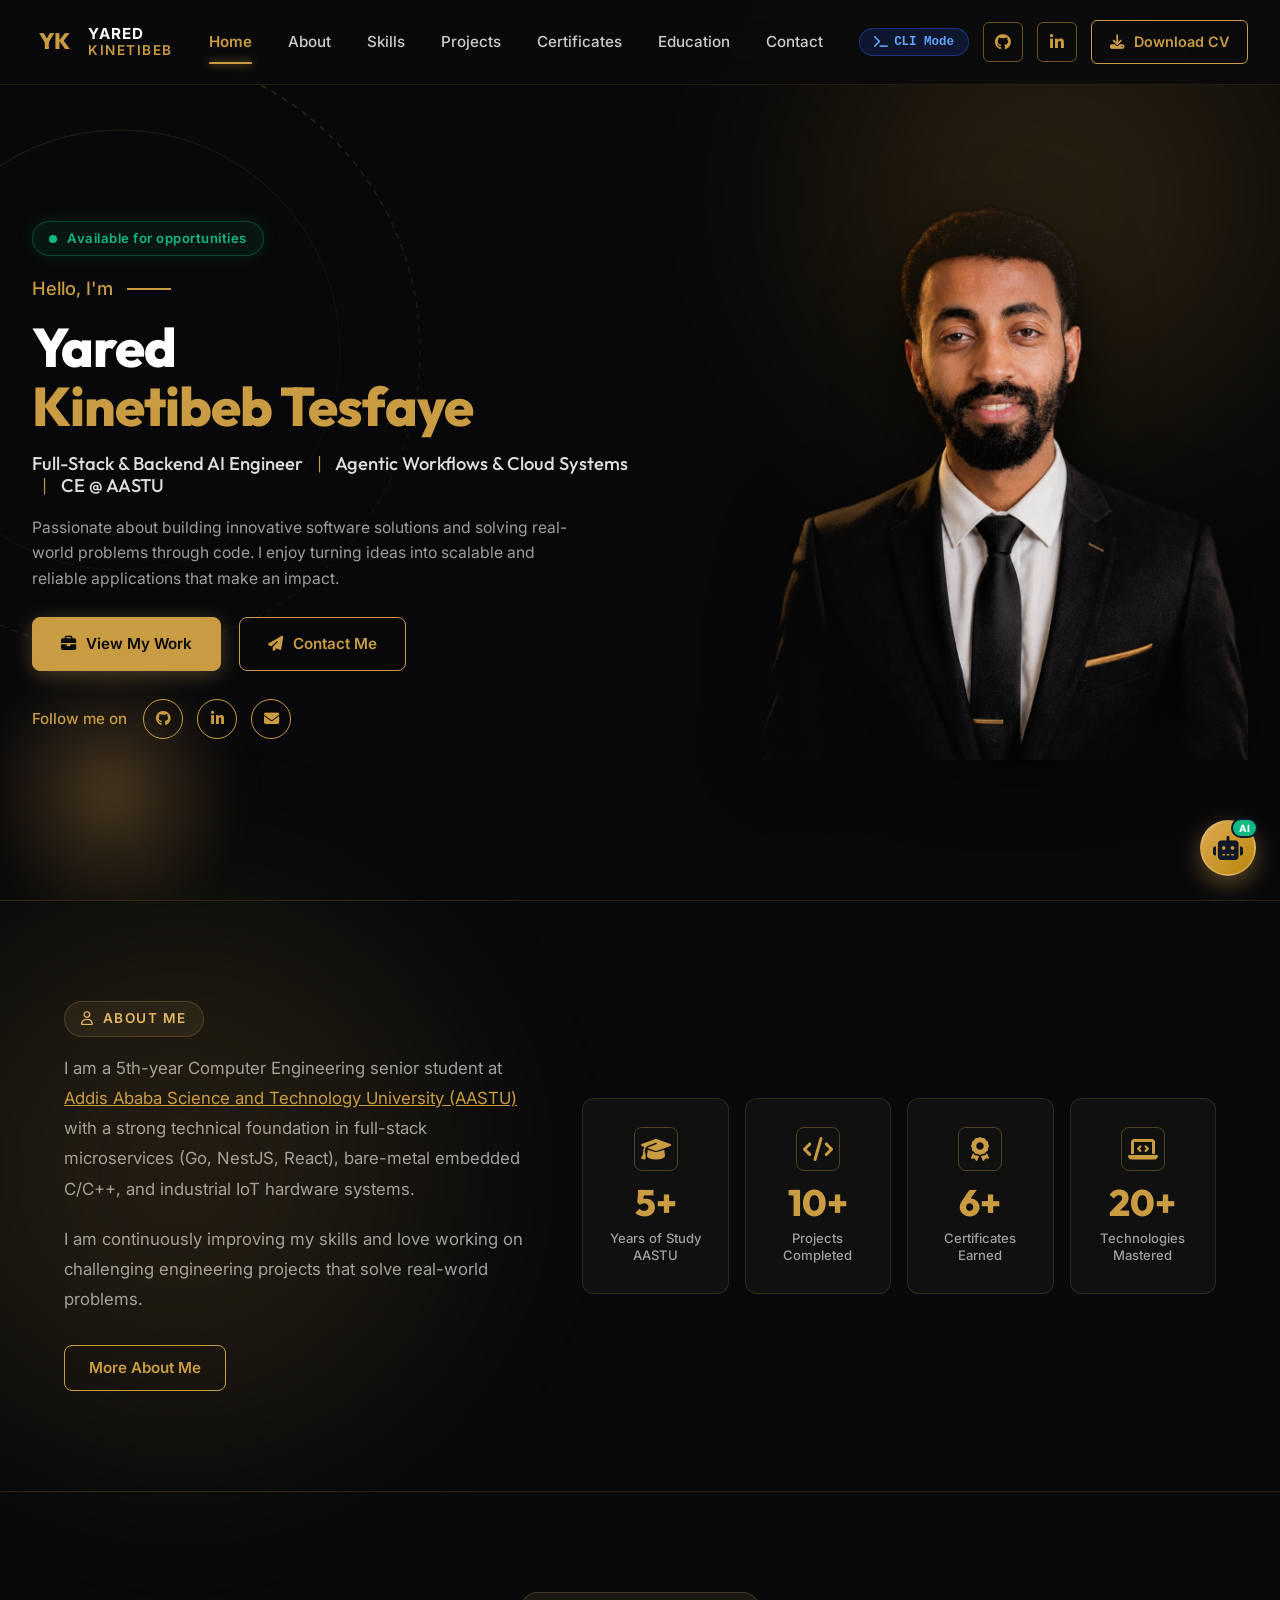
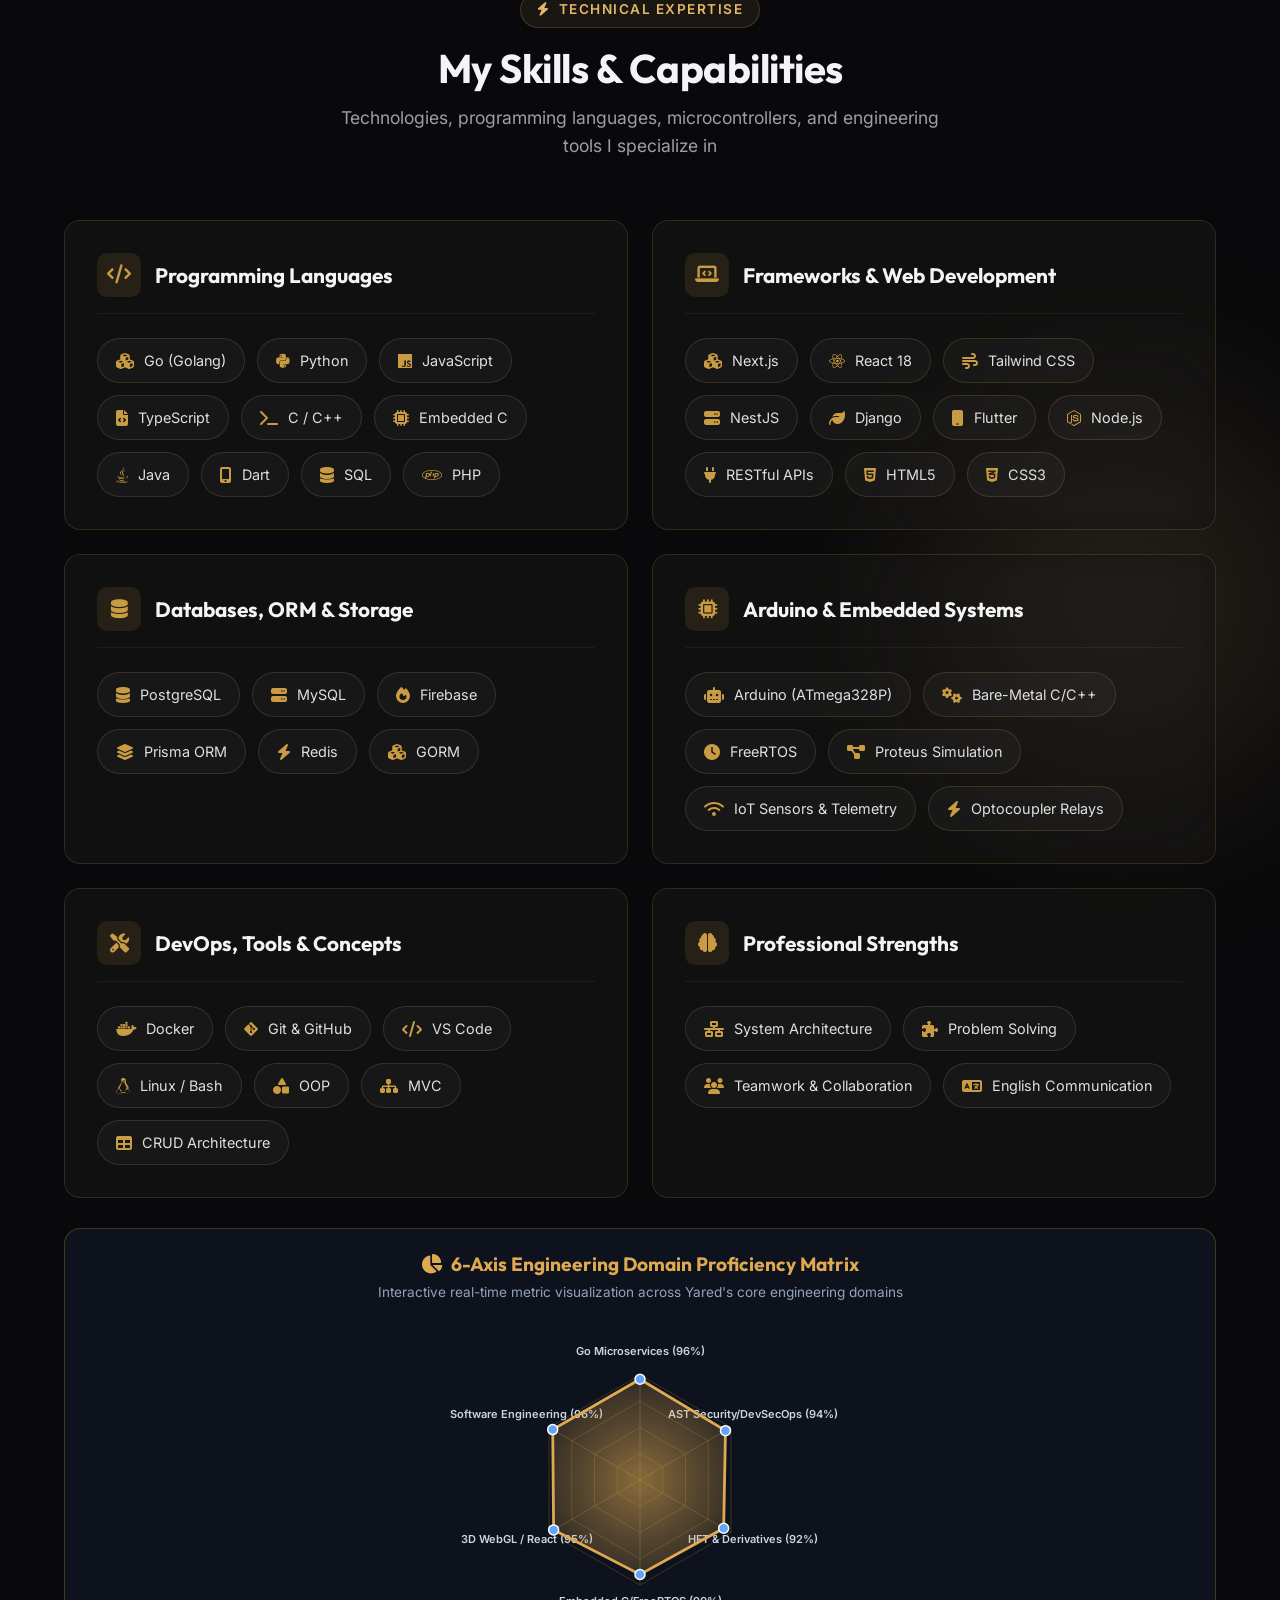
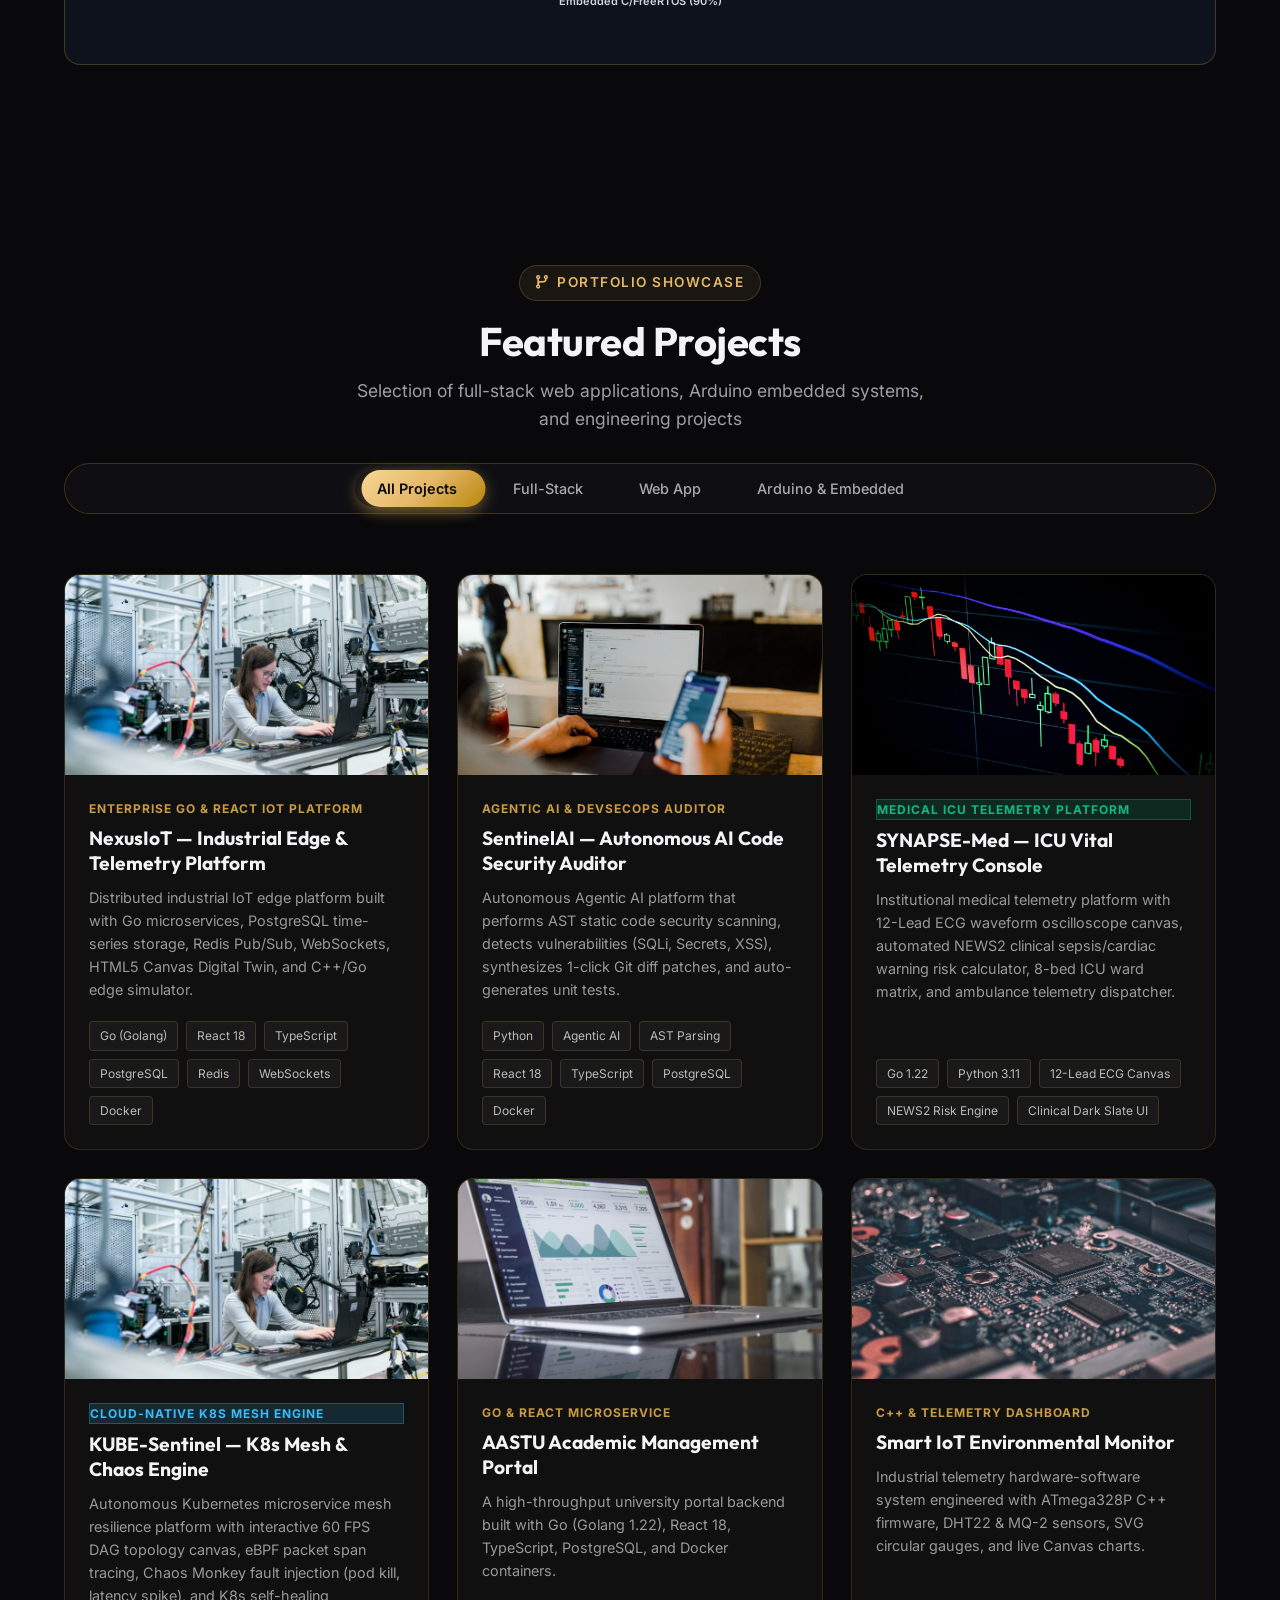
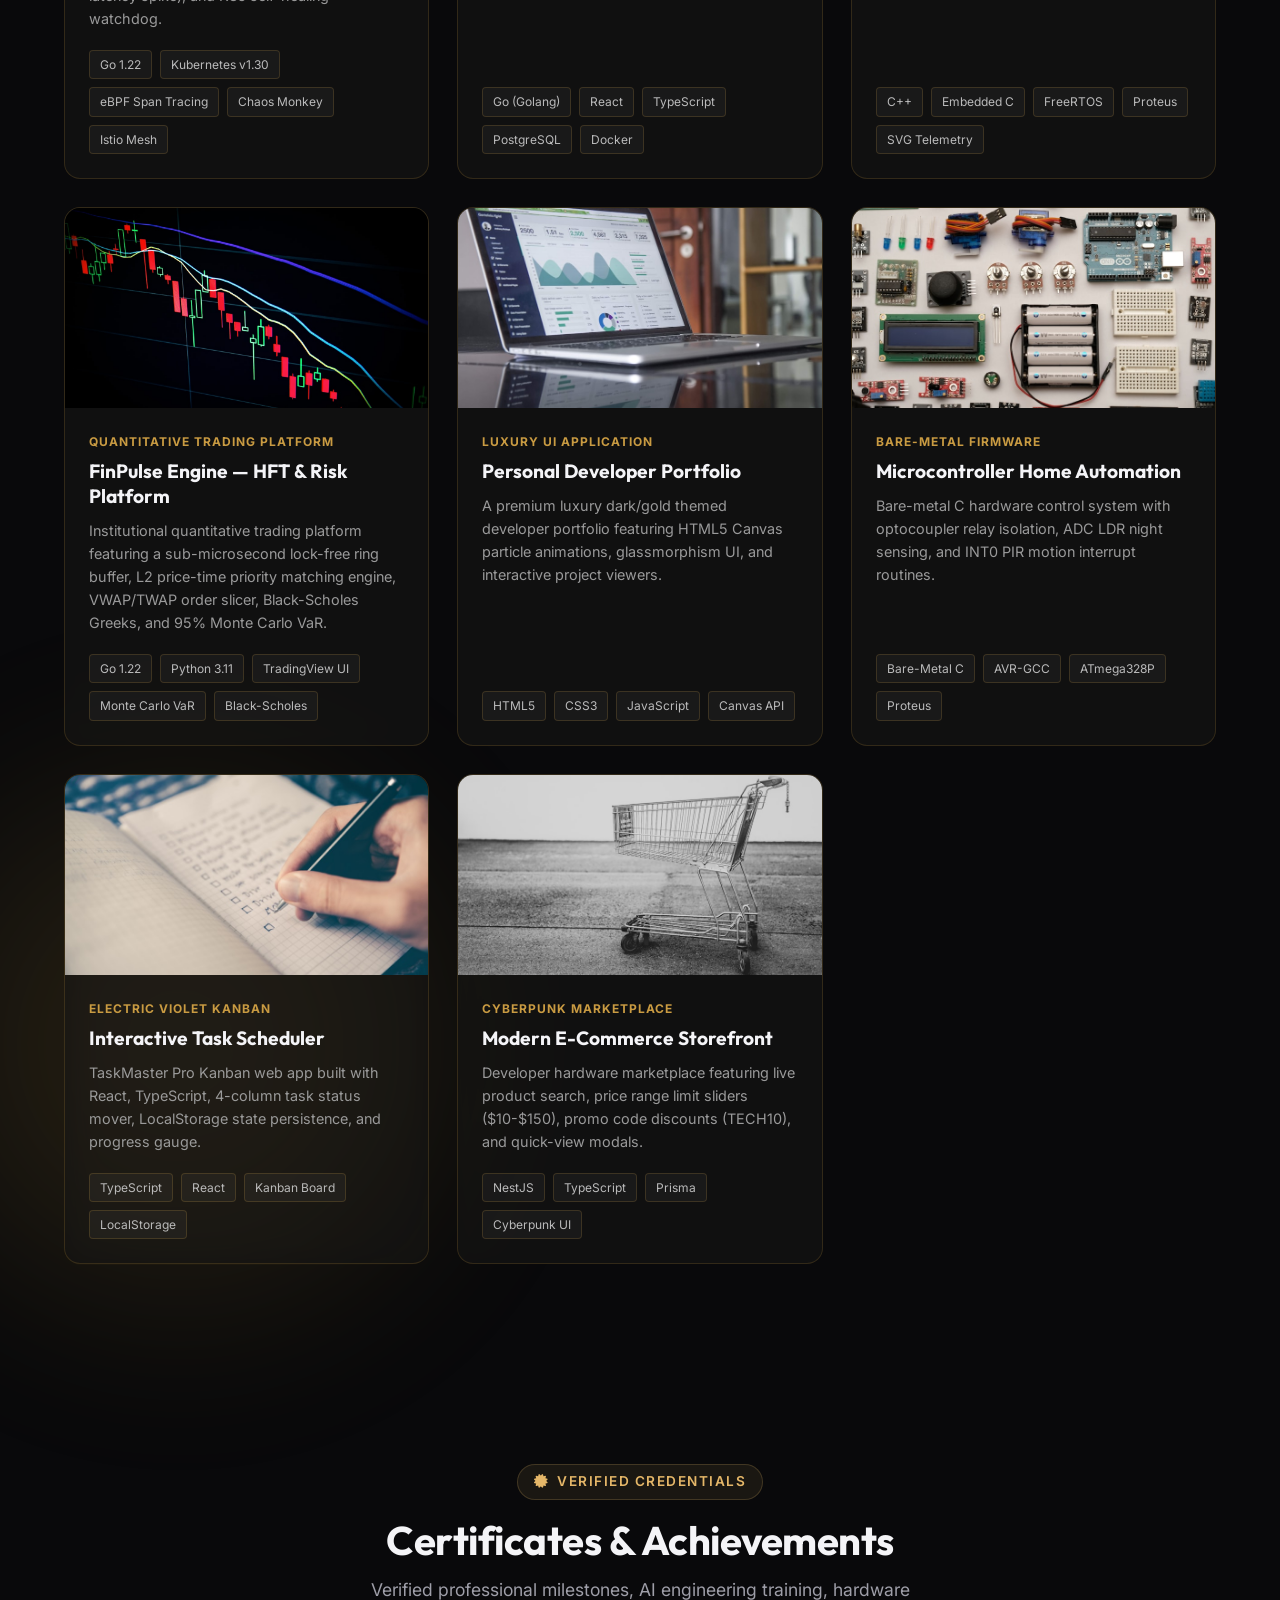
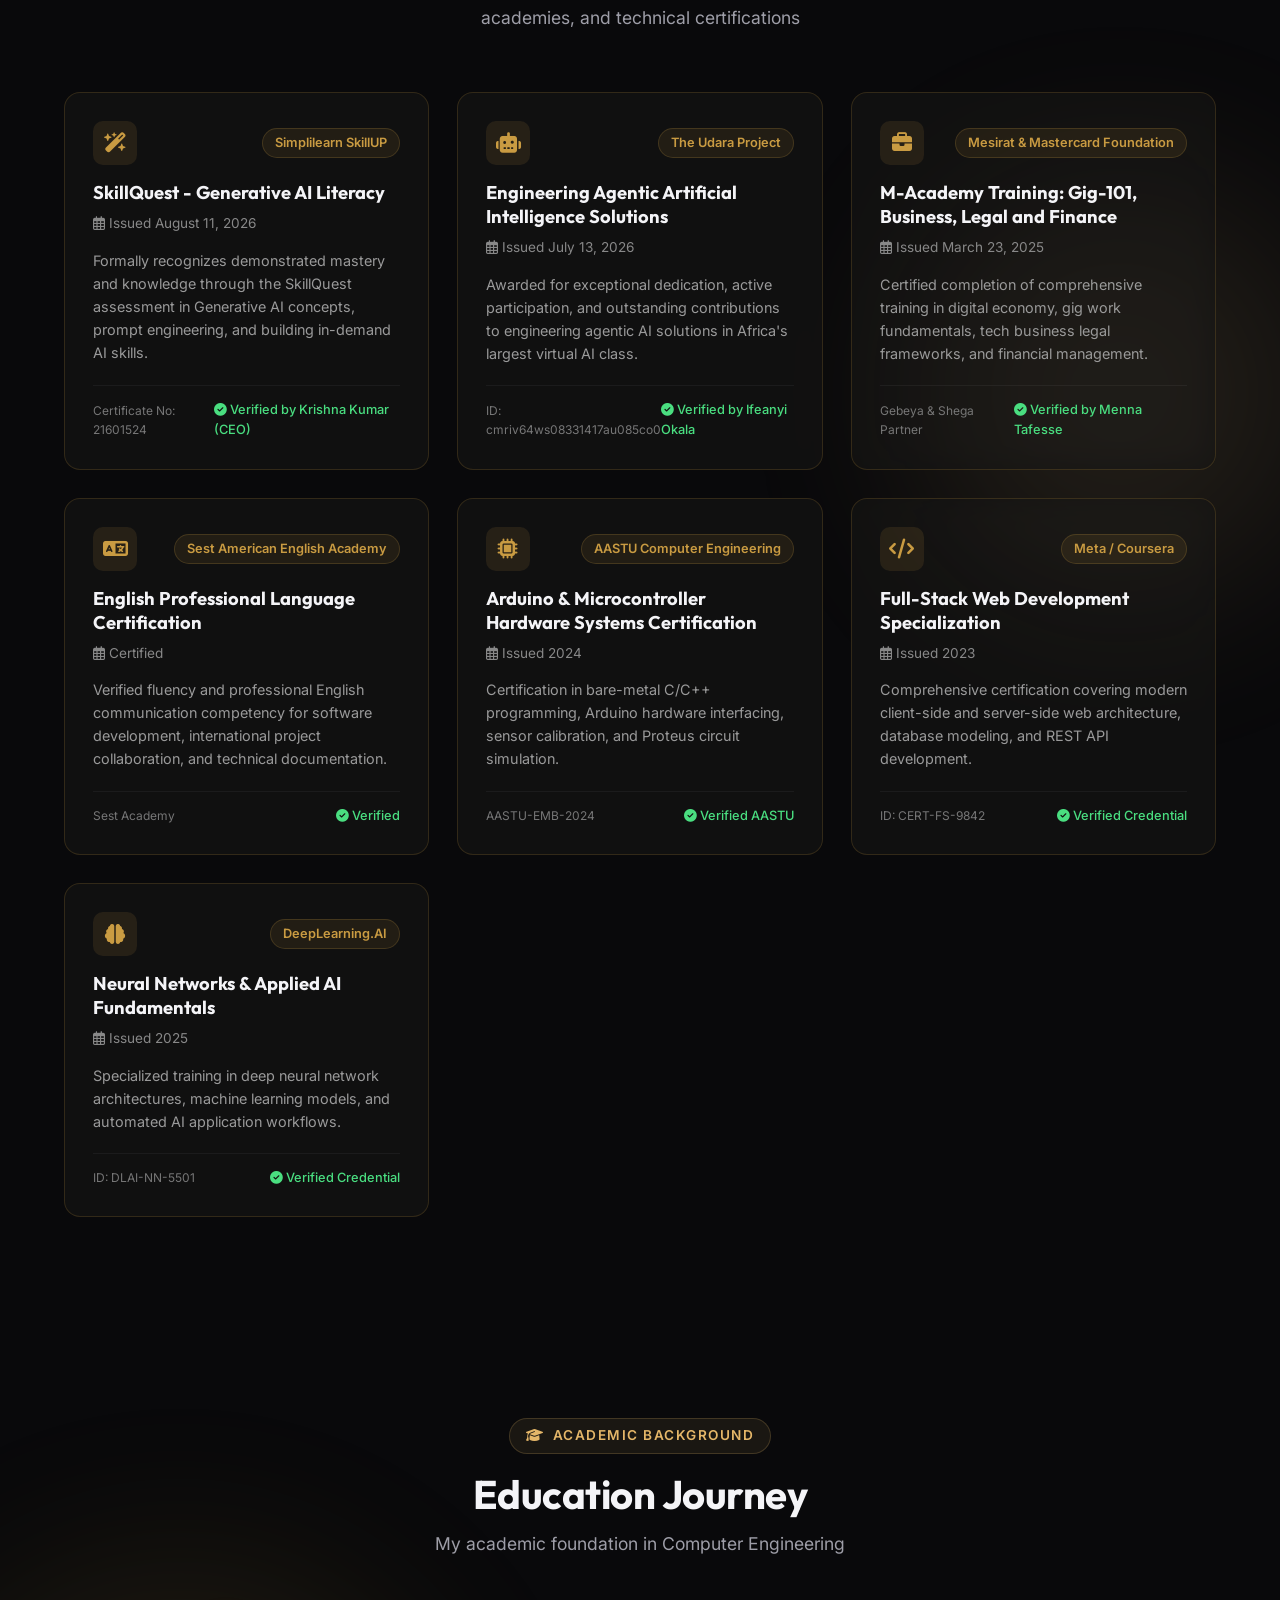
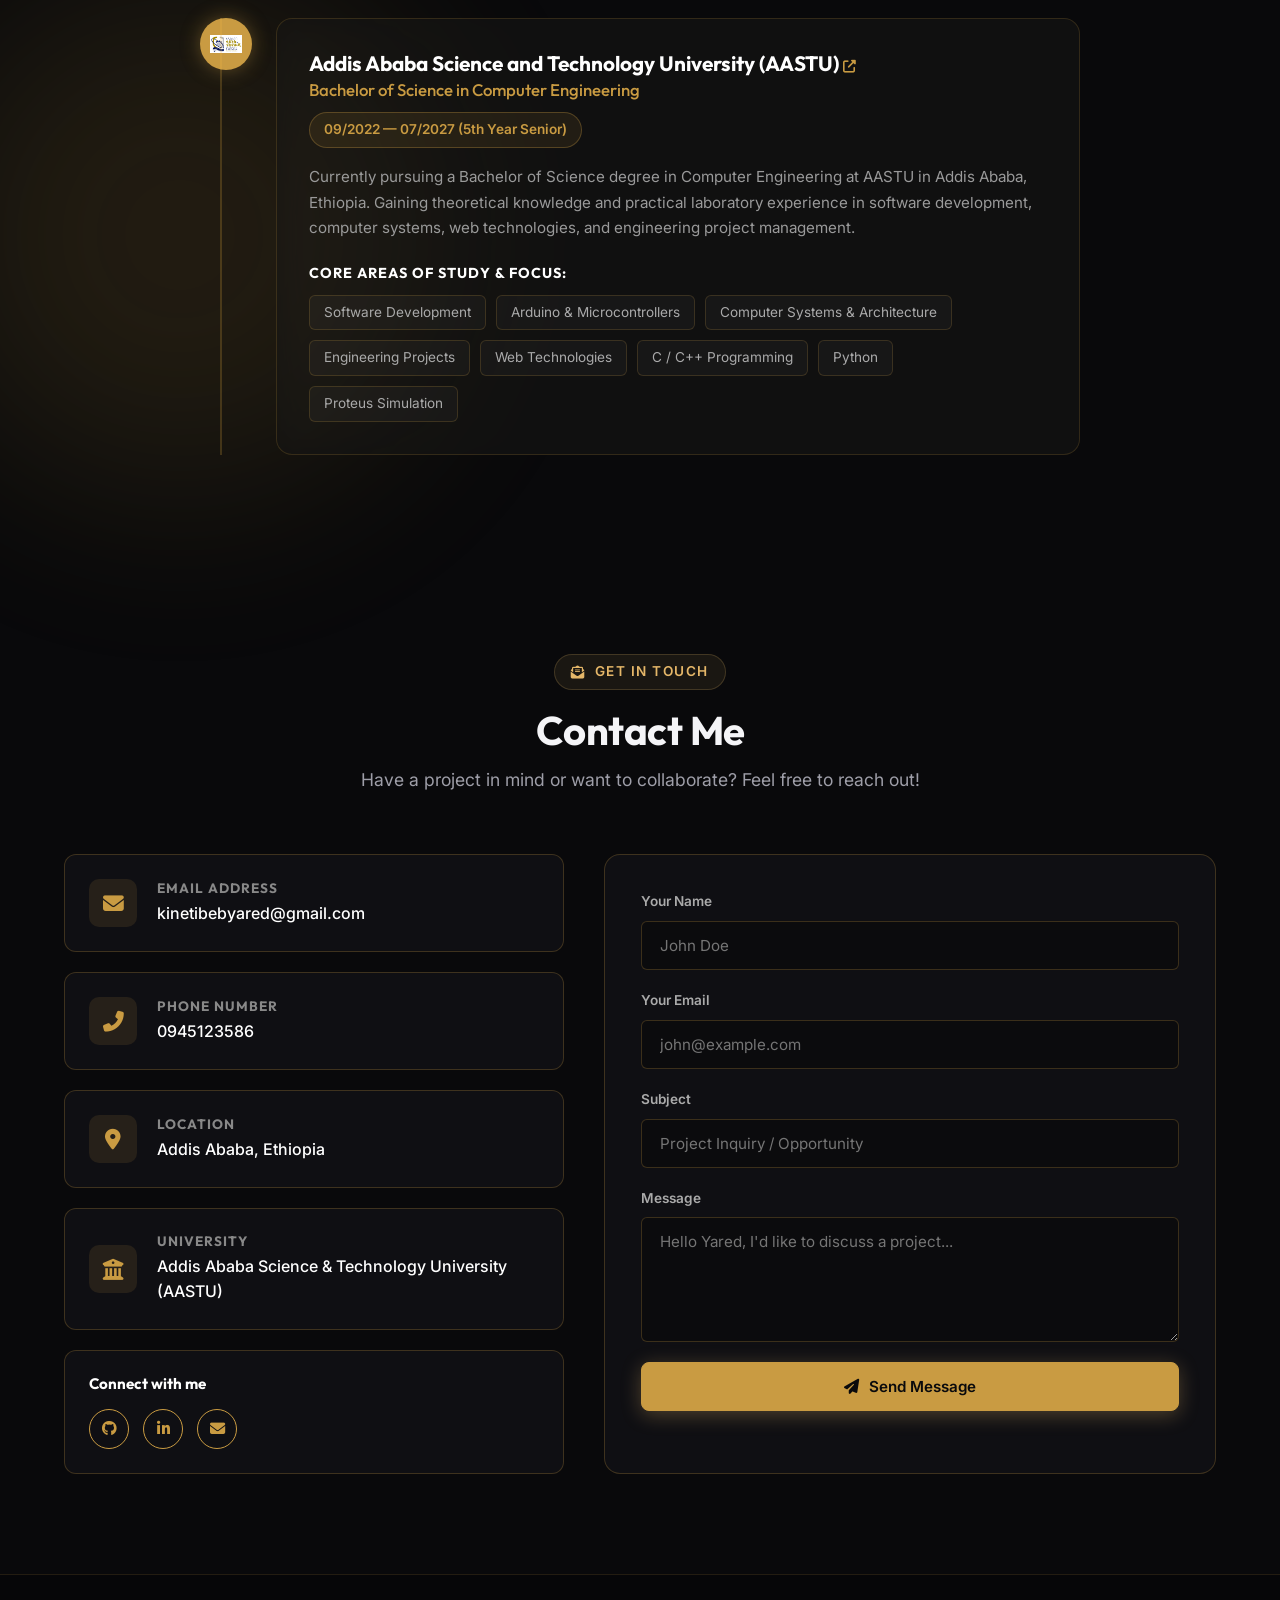
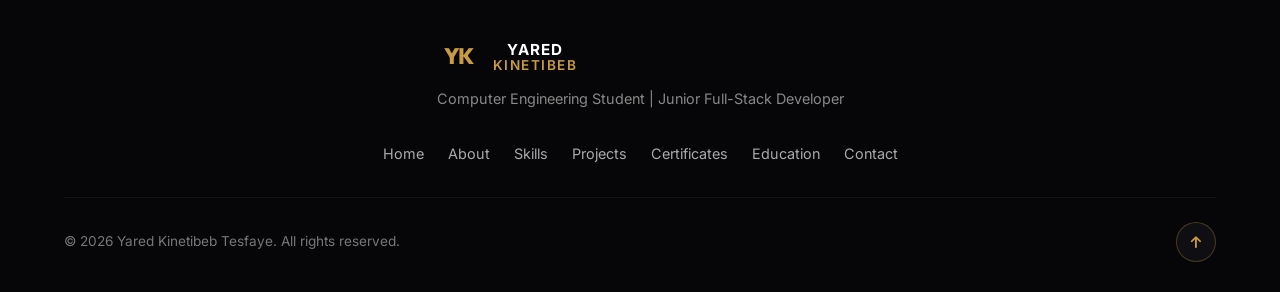
==== index.html @ 5541f181 "refactor(cards): apply glassmorphism, cursor spotlight, translateY(-6px) physics, and cache buster v" ====
<!DOCTYPE html>
<html lang="en">
<head>
  <meta charset="UTF-8">
  <meta name="viewport" content="width=device-width, initial-scale=1.0">
  <meta name="description" content="Yared Kinetibeb Tesfaye - Computer Engineering Student & Junior Full-Stack Developer at Addis Ababa Science and Technology University (AASTU). Specialized in Web Development, Arduino & Embedded Systems.">
  <meta name="keywords" content="Yared Kinetibeb Tesfaye, Yared Kinetibeb, AASTU, Computer Engineering, Full-Stack Developer, Web Development, Arduino, Embedded Systems, Software Engineer, Ethiopia, yaya2127">
  <meta name="author" content="Yared Kinetibeb Tesfaye">
  
  <title>Yared Kinetibeb Tesfaye | Computer Engineering Student & Developer</title>

  <!-- Google Fonts: Outfit & Inter -->
  <link rel="preconnect" href="https://fonts.googleapis.com">
  <link rel="preconnect" href="https://fonts.gstatic.com" crossorigin>
  <link href="https://fonts.googleapis.com/css2?family=Inter:wght@300;400;500;600;700&family=Outfit:wght@400;500;600;700;800&display=swap" rel="stylesheet">

  <!-- Font Awesome Icons -->
  <link rel="stylesheet" href="https://cdnjs.cloudflare.com/ajax/libs/font-awesome/6.5.1/css/all.min.css">

  <!-- Custom Stylesheets (Cache Busted v7.0) -->
  <link rel="stylesheet" href="css/main.css?v=7.0">
  <link rel="stylesheet" href="css/components.css?v=7.0">
</head>
<body>

  <!-- Particle Background for Hero -->
  <canvas id="hero-particles"></canvas>

  <!-- Navigation Bar -->
  <header class="navbar" id="navbar">
    <div class="nav-container">
      <a href="#home" class="brand-logo">
        <div class="logo-box">YK</div>
        <div class="logo-text">
          <span class="name">YARED</span>
          <span class="surname">KINETIBEB</span>
        </div>
      </a>

      <!-- Desktop & Mobile Navigation Links -->
      <nav class="nav-menu" id="nav-menu">
        <a href="#home" class="nav-link active">Home</a>
        <a href="#about" class="nav-link">About</a>
        <a href="#skills" class="nav-link">Skills</a>
        <a href="#projects" class="nav-link">Projects</a>
        <a href="#certificates" class="nav-link">Certificates</a>
        <a href="#education" class="nav-link">Education</a>
        <a href="#contact" class="nav-link">Contact</a>
        <a href="assets/docs/Yared_Kinetibeb_CV.pdf" download class="nav-link mobile-cv-item" style="color:#c99b42; font-weight:700;">
          <i class="fas fa-download"></i> Download CV
        </a>
      </nav>

      <!-- Right Action Items -->
      <div class="nav-actions">
        <button class="btn-terminal-toggle" id="terminal-toggle-btn" title="Open CLI Terminal Mode (Ctrl + ~)">
          <i class="fas fa-terminal"></i> <span>CLI Mode</span>
        </button>
        <a href="https://github.com/yaya2127" target="_blank" rel="noopener" class="icon-btn" aria-label="GitHub Profile">
          <i class="fab fa-github"></i>
        </a>
        <a href="https://www.linkedin.com/in/yared-kinetibeb-704077301/" target="_blank" rel="noopener" class="icon-btn" aria-label="LinkedIn Profile">
          <i class="fab fa-linkedin-in"></i>
        </a>
        <a href="assets/docs/Yared_Kinetibeb_CV.pdf" download class="btn btn-cv">
          <i class="fas fa-download"></i> Download CV
        </a>
        <button class="mobile-toggle" id="mobile-toggle" aria-label="Toggle Navigation Menu">
          <i class="fas fa-bars"></i>
        </button>
      </div>
    </div>
  </header>

  <!-- Hero Section -->
  <section class="hero" id="home">
    <div class="ambient-orb orb-gold-1"></div>
    <div class="hero-arc-bg">
      <svg width="650" height="650" viewBox="0 0 650 650" fill="none">
        <circle cx="200" cy="320" r="300" stroke="url(#gold-arc)" stroke-width="1.5" stroke-dasharray="6 6" opacity="0.35"/>
        <circle cx="200" cy="320" r="220" stroke="url(#gold-arc)" stroke-width="1" opacity="0.2"/>
        <defs>
          <linearGradient id="gold-arc" x1="0%" y1="0%" x2="100%" y2="100%">
            <stop offset="0%" stop-color="#dfa951" stop-opacity="0.9"/>
            <stop offset="70%" stop-color="#c59b4c" stop-opacity="0.3"/>
            <stop offset="100%" stop-color="#dfa951" stop-opacity="0"/>
          </linearGradient>
        </defs>
      </svg>
    </div>

    <div class="hero-flare-glow"></div>

    <div class="hero-container">
      <div class="hero-content">
        <div class="status-pill hero-stagger-1">
          <span class="status-pulse-dot"></span>
          <span class="status-text">Available for opportunities</span>
        </div>

        <div class="greeting-badge hero-stagger-2">
          <span class="greeting-text">Hello, I'm</span>
          <span class="gold-dash"></span>
        </div>

        <h1 class="hero-title hero-stagger-3">
          <span class="first-name">Yared</span>
          <span class="last-name">Kinetibeb Tesfaye</span>
        </h1>

        <h2 class="hero-subtitle hero-stagger-4">
          Full-Stack & Backend AI Engineer <span class="divider">|</span> Agentic Workflows & Cloud Systems <span class="divider">|</span> CE @ AASTU
        </h2>

        <p class="hero-description hero-stagger-5">
          Passionate about building innovative software solutions and solving real-world problems through code. I enjoy turning ideas into scalable and reliable applications that make an impact.
        </p>

        <div class="hero-cta hero-stagger-5">
          <a href="#projects" class="btn btn-primary btn-magnetic">
            <i class="fas fa-briefcase"></i> View My Work
          </a>
          <a href="#contact" class="btn btn-outline btn-magnetic">
            <i class="fas fa-paper-plane"></i> Contact Me
          </a>
        </div>

        <div class="social-follow">
          <span class="follow-label">Follow me on</span>
          <div class="social-icons">
            <a href="https://github.com/yaya2127" target="_blank" rel="noopener" class="social-circle" aria-label="GitHub">
              <i class="fab fa-github"></i>
            </a>
            <a href="https://www.linkedin.com/in/yared-kinetibeb-704077301/" target="_blank" rel="noopener" class="social-circle" aria-label="LinkedIn">
              <i class="fab fa-linkedin-in"></i>
            </a>
            <a href="mailto:kinetibebyared@gmail.com" class="social-circle" aria-label="Email">
              <i class="fas fa-envelope"></i>
            </a>
          </div>
        </div>
      </div>

      <div class="hero-image-wrapper">
        <div class="portrait-card">
          <img src="assets/images/profile.png" alt="Yared Kinetibeb Tesfaye" class="portrait-img">
        </div>
      </div>
    </div>
  </section>

  <!-- About Me Section -->
  <section class="about-section reveal-on-scroll" id="about">
    <div class="ambient-orb orb-amber-2"></div>
    <div class="container">
      <div class="about-grid">
        <div class="about-bio">
          <div class="section-tag">
            <i class="far fa-user"></i>
            <span>ABOUT ME</span>
          </div>

          <p class="about-text">
            I am a 5th-year Computer Engineering senior student at <a href="https://www.aastu.edu.et/" target="_blank" rel="noopener" style="color:#c99b42; text-decoration:underline;">Addis Ababa Science and Technology University (AASTU)</a> with a strong technical foundation in full-stack microservices (Go, NestJS, React), bare-metal embedded C/C++, and industrial IoT hardware systems.
          </p>
          <p class="about-text">
            I am continuously improving my skills and love working on challenging engineering projects that solve real-world problems.
          </p>

          <a href="#contact" class="btn btn-outline btn-more">
            More About Me
          </a>
        </div>

        <div class="stats-grid stagger-parent">
          <div class="stat-card">
            <div class="stat-icon">
              <i class="fas fa-graduation-cap"></i>
            </div>
            <div class="stat-number">5+</div>
            <div class="stat-label">Years of Study<br>AASTU</div>
          </div>

          <div class="stat-card">
            <div class="stat-icon">
              <i class="fas fa-code"></i>
            </div>
            <div class="stat-number">10+</div>
            <div class="stat-label">Projects<br>Completed</div>
          </div>

          <div class="stat-card">
            <div class="stat-icon">
              <i class="fas fa-award"></i>
            </div>
            <div class="stat-number">6+</div>
            <div class="stat-label">Certificates<br>Earned</div>
          </div>

          <div class="stat-card">
            <div class="stat-icon">
              <i class="fas fa-laptop-code"></i>
            </div>
            <div class="stat-number">20+</div>
            <div class="stat-label">Technologies<br>Mastered</div>
          </div>
        </div>
      </div>
    </div>
  </section>

  <!-- Skills Section -->
  <section class="skills-section reveal-on-scroll" id="skills">
    <div class="ambient-orb orb-gold-3"></div>
    <div class="container">
      <div class="section-header text-center">
        <div class="section-tag center">
          <i class="fas fa-bolt"></i>
          <span>TECHNICAL EXPERTISE</span>
        </div>
        <h2 class="section-title">My Skills & Capabilities</h2>
        <p class="section-subtitle">Technologies, programming languages, microcontrollers, and engineering tools I specialize in</p>
      </div>

      <div class="skills-wrapper">
        <div class="skill-category-card">
          <div class="category-header">
            <div class="category-icon"><i class="fas fa-code"></i></div>
            <h3>Programming Languages</h3>
          </div>
          <div class="skill-items">
            <div class="skill-pill"><i class="fas fa-cubes"></i> <span>Go (Golang)</span></div>
            <div class="skill-pill"><i class="fab fa-python"></i> <span>Python</span></div>
            <div class="skill-pill"><i class="fab fa-js"></i> <span>JavaScript</span></div>
            <div class="skill-pill"><i class="fas fa-file-code"></i> <span>TypeScript</span></div>
            <div class="skill-pill"><i class="fas fa-terminal"></i> <span>C / C++</span></div>
            <div class="skill-pill"><i class="fas fa-microchip"></i> <span>Embedded C</span></div>
            <div class="skill-pill"><i class="fab fa-java"></i> <span>Java</span></div>
            <div class="skill-pill"><i class="fas fa-mobile-alt"></i> <span>Dart</span></div>
            <div class="skill-pill"><i class="fas fa-database"></i> <span>SQL</span></div>
            <div class="skill-pill"><i class="fab fa-php"></i> <span>PHP</span></div>
          </div>
        </div>

        <div class="skill-category-card">
          <div class="category-header">
            <div class="category-icon"><i class="fas fa-laptop-code"></i></div>
            <h3>Frameworks & Web Development</h3>
          </div>
          <div class="skill-items">
            <div class="skill-pill"><i class="fas fa-cubes"></i> <span>Next.js</span></div>
            <div class="skill-pill"><i class="fab fa-react"></i> <span>React 18</span></div>
            <div class="skill-pill"><i class="fas fa-wind"></i> <span>Tailwind CSS</span></div>
            <div class="skill-pill"><i class="fas fa-server"></i> <span>NestJS</span></div>
            <div class="skill-pill"><i class="fas fa-leaf"></i> <span>Django</span></div>
            <div class="skill-pill"><i class="fas fa-mobile"></i> <span>Flutter</span></div>
            <div class="skill-pill"><i class="fab fa-node-js"></i> <span>Node.js</span></div>
            <div class="skill-pill"><i class="fas fa-plug"></i> <span>RESTful APIs</span></div>
            <div class="skill-pill"><i class="fab fa-html5"></i> <span>HTML5</span></div>
            <div class="skill-pill"><i class="fab fa-css3-alt"></i> <span>CSS3</span></div>
          </div>
        </div>

        <div class="skill-category-card">
          <div class="category-header">
            <div class="category-icon"><i class="fas fa-database"></i></div>
            <h3>Databases, ORM & Storage</h3>
          </div>
          <div class="skill-items">
            <div class="skill-pill"><i class="fas fa-database"></i> <span>PostgreSQL</span></div>
            <div class="skill-pill"><i class="fas fa-server"></i> <span>MySQL</span></div>
            <div class="skill-pill"><i class="fas fa-fire"></i> <span>Firebase</span></div>
            <div class="skill-pill"><i class="fas fa-layer-group"></i> <span>Prisma ORM</span></div>
            <div class="skill-pill"><i class="fas fa-bolt"></i> <span>Redis</span></div>
            <div class="skill-pill"><i class="fas fa-cubes"></i> <span>GORM</span></div>
          </div>
        </div>

        <div class="skill-category-card">
          <div class="category-header">
            <div class="category-icon"><i class="fas fa-microchip"></i></div>
            <h3>Arduino & Embedded Systems</h3>
          </div>
          <div class="skill-items">
            <div class="skill-pill"><i class="fas fa-robot"></i> <span>Arduino (ATmega328P)</span></div>
            <div class="skill-pill"><i class="fas fa-cogs"></i> <span>Bare-Metal C/C++</span></div>
            <div class="skill-pill"><i class="fas fa-clock"></i> <span>FreeRTOS</span></div>
            <div class="skill-pill"><i class="fas fa-project-diagram"></i> <span>Proteus Simulation</span></div>
            <div class="skill-pill"><i class="fas fa-wifi"></i> <span>IoT Sensors & Telemetry</span></div>
            <div class="skill-pill"><i class="fas fa-bolt"></i> <span>Optocoupler Relays</span></div>
          </div>
        </div>

        <div class="skill-category-card">
          <div class="category-header">
            <div class="category-icon"><i class="fas fa-tools"></i></div>
            <h3>DevOps, Tools & Concepts</h3>
          </div>
          <div class="skill-items">
            <div class="skill-pill"><i class="fab fa-docker"></i> <span>Docker</span></div>
            <div class="skill-pill"><i class="fab fa-git-alt"></i> <span>Git & GitHub</span></div>
            <div class="skill-pill"><i class="fas fa-code"></i> <span>VS Code</span></div>
            <div class="skill-pill"><i class="fab fa-linux"></i> <span>Linux / Bash</span></div>
            <div class="skill-pill"><i class="fas fa-shapes"></i> <span>OOP</span></div>
            <div class="skill-pill"><i class="fas fa-sitemap"></i> <span>MVC</span></div>
            <div class="skill-pill"><i class="fas fa-table"></i> <span>CRUD Architecture</span></div>
          </div>
        </div>

        <div class="skill-category-card">
          <div class="category-header">
            <div class="category-icon"><i class="fas fa-brain"></i></div>
            <h3>Professional Strengths</h3>
          </div>
          <div class="skill-items">
            <div class="skill-pill"><i class="fas fa-network-wired"></i> <span>System Architecture</span></div>
            <div class="skill-pill"><i class="fas fa-puzzle-piece"></i> <span>Problem Solving</span></div>
            <div class="skill-pill"><i class="fas fa-users"></i> <span>Teamwork & Collaboration</span></div>
            <div class="skill-pill"><i class="fas fa-language"></i> <span>English Communication</span></div>
          </div>
        </div>
      </div>

      <!-- 6-Axis Engineering Skill Radar Chart -->
      <div class="radar-chart-container" style="margin-top: 30px; background: rgba(18, 24, 38, 0.7); border: 1px solid rgba(212, 175, 55, 0.25); border-radius: 16px; padding: 24px; text-align: center;">
        <h3 style="color: #dfa951; font-family: 'Outfit', sans-serif; font-size: 1.2rem; font-weight: 700; margin-bottom: 6px; display: flex; align-items: center; justify-content: center; gap: 8px;">
          <i class="fas fa-chart-pie"></i> 6-Axis Engineering Domain Proficiency Matrix
        </h3>
        <p style="color: #94a3b8; font-size: 0.85rem; margin-bottom: 16px;">Interactive real-time metric visualization across Yared's core engineering domains</p>
        <div style="max-width: 420px; margin: 0 auto; height: 320px; position: relative;">
          <canvas id="skill-radar-canvas" width="420" height="320"></canvas>
        </div>
      </div>
    </div>
  </section>

  <!-- Projects Section -->
  <section class="projects-section reveal-on-scroll" id="projects">
    <div class="ambient-orb orb-amber-2"></div>
    <div class="container">
      <div class="section-header text-center">
        <div class="section-tag center">
          <i class="fas fa-code-branch"></i>
          <span>PORTFOLIO SHOWCASE</span>
        </div>
        <h2 class="section-title">Featured Projects</h2>
        <p class="section-subtitle">Selection of full-stack web applications, Arduino embedded systems, and engineering projects</p>

        <div class="project-filters">
          <div class="filter-tab-slider" id="filter-tab-slider"></div>
          <button class="filter-btn active" data-filter="all">All Projects</button>
          <button class="filter-btn" data-filter="fullstack">Full-Stack</button>
          <button class="filter-btn" data-filter="web">Web App</button>
          <button class="filter-btn" data-filter="embedded">Arduino & Embedded</button>
        </div>
      </div>

      <div class="projects-grid stagger-parent">
        <!-- Project Enterprise 1: NexusIoT -->
        <div class="project-card" data-category="fullstack">
          <div class="project-img-wrapper">
            <img src="assets/img/nexus-iot.jpg" alt="NexusIoT Industrial Edge Platform" class="project-img">
            <div class="project-overlay">
              <button class="btn-icon-overlay view-details" data-modal="pnexus"><i class="fas fa-eye"></i></button>
              <a href="https://yaya2127.github.io/nexus-iot-edge-platform/" target="_blank" rel="noopener" class="btn-icon-overlay" title="Launch Live Application"><i class="fas fa-external-link-alt"></i></a>
              <a href="https://github.com/yaya2127/nexus-iot-edge-platform" target="_blank" rel="noopener" class="btn-icon-overlay" title="View GitHub Repository"><i class="fab fa-github"></i></a>
            </div>
          </div>
          <div class="project-info">
            <div class="project-badge">Enterprise Go & React IoT Platform</div>
            <h3 class="project-title">NexusIoT — Industrial Edge & Telemetry Platform</h3>
            <p class="project-desc">Distributed industrial IoT edge platform built with Go microservices, PostgreSQL time-series storage, Redis Pub/Sub, WebSockets, HTML5 Canvas Digital Twin, and C++/Go edge simulator.</p>
            <div class="project-tags">
              <span>Go (Golang)</span>
              <span>React 18</span>
              <span>TypeScript</span>
              <span>PostgreSQL</span>
              <span>Redis</span>
              <span>WebSockets</span>
              <span>Docker</span>
            </div>
          </div>
        </div>

        <!-- Project Enterprise 2: SentinelAI Autonomous AI Code Security Auditor -->
        <div class="project-card" data-category="fullstack">
          <div class="project-img-wrapper">
            <img src="assets/img/sentinel-ai.jpg" alt="SentinelAI Code Security Auditor" class="project-img">
            <div class="project-overlay">
              <button class="btn-icon-overlay view-details" data-modal="psentinel"><i class="fas fa-eye"></i></button>
              <a href="https://yaya2127.github.io/sentinel-ai-code-auditor/" target="_blank" rel="noopener" class="btn-icon-overlay" title="Launch Live Application"><i class="fas fa-external-link-alt"></i></a>
              <a href="https://github.com/yaya2127/sentinel-ai-code-auditor" target="_blank" rel="noopener" class="btn-icon-overlay" title="View GitHub Repository"><i class="fab fa-github"></i></a>
            </div>
          </div>
          <div class="project-info">
            <div class="project-badge">Agentic AI & DevSecOps Auditor</div>
            <h3 class="project-title">SentinelAI — Autonomous AI Code Security Auditor</h3>
            <p class="project-desc">Autonomous Agentic AI platform that performs AST static code security scanning, detects vulnerabilities (SQLi, Secrets, XSS), synthesizes 1-click Git diff patches, and auto-generates unit tests.</p>
            <div class="project-tags">
              <span>Python</span>
              <span>Agentic AI</span>
              <span>AST Parsing</span>
              <span>React 18</span>
              <span>TypeScript</span>
              <span>PostgreSQL</span>
              <span>Docker</span>
            </div>
          </div>
        </div>

        <!-- Project 0: SYNAPSE-Med — ICU Telemetry Platform -->
        <div class="project-card" data-category="fullstack">
          <div class="project-img-wrapper">
            <img src="assets/img/finpulse-trading.jpg" alt="SYNAPSE-Med ICU Console" class="project-img">
            <div class="project-overlay">
              <button class="btn-icon-overlay view-details" data-modal="psynapse"><i class="fas fa-eye"></i></button>
              <a href="https://yaya2127.github.io/synapse-med-platform/" target="_blank" rel="noopener" class="btn-icon-overlay" title="Launch Live Application"><i class="fas fa-external-link-alt"></i></a>
              <a href="https://github.com/yaya2127/synapse-med-platform" target="_blank" rel="noopener" class="btn-icon-overlay" title="View GitHub Repository"><i class="fab fa-github"></i></a>
            </div>
          </div>
          <div class="project-info">
            <div class="project-badge" style="background:rgba(16,185,129,0.15); color:#10b981; border:1px solid rgba(16,185,129,0.3);">Medical ICU Telemetry Platform</div>
            <h3 class="project-title">SYNAPSE-Med — ICU Vital Telemetry Console</h3>
            <p class="project-desc">Institutional medical telemetry platform with 12-Lead ECG waveform oscilloscope canvas, automated NEWS2 clinical sepsis/cardiac warning risk calculator, 8-bed ICU ward matrix, and ambulance telemetry dispatcher.</p>
            <div class="project-tags">
              <span>Go 1.22</span>
              <span>Python 3.11</span>
              <span>12-Lead ECG Canvas</span>
              <span>NEWS2 Risk Engine</span>
              <span>Clinical Dark Slate UI</span>
            </div>
          </div>
        </div>

        <!-- Project 0.5: KUBE-Sentinel — Kubernetes Chaos Mesh -->
        <div class="project-card" data-category="fullstack">
          <div class="project-img-wrapper">
            <img src="assets/img/nexus-iot.jpg" alt="KUBE-Sentinel Chaos Mesh Console" class="project-img">
            <div class="project-overlay">
              <button class="btn-icon-overlay view-details" data-modal="pkube"><i class="fas fa-eye"></i></button>
              <a href="https://yaya2127.github.io/kube-sentinel-platform/" target="_blank" rel="noopener" class="btn-icon-overlay" title="Launch Live Application"><i class="fas fa-external-link-alt"></i></a>
              <a href="https://github.com/yaya2127/kube-sentinel-platform" target="_blank" rel="noopener" class="btn-icon-overlay" title="View GitHub Repository"><i class="fab fa-github"></i></a>
            </div>
          </div>
          <div class="project-info">
            <div class="project-badge" style="background:rgba(56,189,248,0.15); color:#38bdf8; border:1px solid rgba(56,189,248,0.3);">Cloud-Native K8s Mesh Engine</div>
            <h3 class="project-title">KUBE-Sentinel — K8s Mesh & Chaos Engine</h3>
            <p class="project-desc">Autonomous Kubernetes microservice mesh resilience platform with interactive 60 FPS DAG topology canvas, eBPF packet span tracing, Chaos Monkey fault injection (pod kill, latency spike), and K8s self-healing watchdog.</p>
            <div class="project-tags">
              <span>Go 1.22</span>
              <span>Kubernetes v1.30</span>
              <span>eBPF Span Tracing</span>
              <span>Chaos Monkey</span>
              <span>Istio Mesh</span>
            </div>
          </div>
        </div>

        <!-- Project 1: AASTU Academic Management Portal -->
        <div class="project-card" data-category="fullstack">
          <div class="project-img-wrapper">
            <img src="assets/img/aastu-portal.jpg" alt="AASTU Campus Portal" class="project-img">
            <div class="project-overlay">
              <button class="btn-icon-overlay view-details" data-modal="p1"><i class="fas fa-eye"></i></button>
              <a href="https://github.com/yaya2127/aastu-academic-portal" target="_blank" rel="noopener" class="btn-icon-overlay" title="View GitHub Repository"><i class="fab fa-github"></i></a>
            </div>
          </div>
          <div class="project-info">
            <div class="project-badge">Go & React Microservice</div>
            <h3 class="project-title">AASTU Academic Management Portal</h3>
            <p class="project-desc">A high-throughput university portal backend built with Go (Golang 1.22), React 18, TypeScript, PostgreSQL, and Docker containers.</p>
            <div class="project-tags">
              <span>Go (Golang)</span>
              <span>React</span>
              <span>TypeScript</span>
              <span>PostgreSQL</span>
              <span>Docker</span>
            </div>
          </div>
        </div>

        <!-- Project 2: Smart IoT Environmental Monitor -->
        <div class="project-card" data-category="embedded">
          <div class="project-img-wrapper">
            <img src="assets/img/smart-iot.jpg" alt="Arduino Environmental Monitor" class="project-img">
            <div class="project-overlay">
              <button class="btn-icon-overlay view-details" data-modal="p2"><i class="fas fa-eye"></i></button>
              <a href="https://github.com/yaya2127/smart-iot-environmental-monitor" target="_blank" rel="noopener" class="btn-icon-overlay" title="View GitHub Repository"><i class="fab fa-github"></i></a>
            </div>
          </div>
          <div class="project-info">
            <div class="project-badge">C++ & Telemetry Dashboard</div>
            <h3 class="project-title">Smart IoT Environmental Monitor</h3>
            <p class="project-desc">Industrial telemetry hardware-software system engineered with ATmega328P C++ firmware, DHT22 & MQ-2 sensors, SVG circular gauges, and live Canvas charts.</p>
            <div class="project-tags">
              <span>C++</span>
              <span>Embedded C</span>
              <span>FreeRTOS</span>
              <span>Proteus</span>
              <span>SVG Telemetry</span>
            </div>
          </div>
        </div>

        <!-- Project 3: FinPulse Engine -->
        <div class="project-card" data-category="fullstack">
          <div class="project-img-wrapper">
            <img src="assets/img/finpulse-trading.jpg" alt="FinPulse Algorithmic Trading Engine" class="project-img">
            <div class="project-overlay">
              <button class="btn-icon-overlay view-details" data-modal="p3"><i class="fas fa-eye"></i></button>
              <a href="https://yaya2127.github.io/finpulse-trading-engine/" target="_blank" rel="noopener" class="btn-icon-overlay" title="Launch Live Application"><i class="fas fa-external-link-alt"></i></a>
              <a href="https://github.com/yaya2127/finpulse-trading-engine" target="_blank" rel="noopener" class="btn-icon-overlay" title="View GitHub Repository"><i class="fab fa-github"></i></a>
            </div>
          </div>
          <div class="project-info">
            <div class="project-badge">Quantitative Trading Platform</div>
            <h3 class="project-title">FinPulse Engine — HFT & Risk Platform</h3>
            <p class="project-desc">Institutional quantitative trading platform featuring a sub-microsecond lock-free ring buffer, L2 price-time priority matching engine, VWAP/TWAP order slicer, Black-Scholes Greeks, and 95% Monte Carlo VaR.</p>
            <div class="project-tags">
              <span>Go 1.22</span>
              <span>Python 3.11</span>
              <span>TradingView UI</span>
              <span>Monte Carlo VaR</span>
              <span>Black-Scholes</span>
            </div>
          </div>
        </div>

        <!-- Project 4: Personal Developer Portfolio -->
        <div class="project-card" data-category="web">
          <div class="project-img-wrapper">
            <img src="assets/img/portfolio.jpg" alt="Personal Developer Portfolio" class="project-img">
            <div class="project-overlay">
              <button class="btn-icon-overlay view-details" data-modal="p4"><i class="fas fa-eye"></i></button>
              <a href="https://github.com/yaya2127/Personal-Portfolio" target="_blank" rel="noopener" class="btn-icon-overlay" title="View GitHub Repository"><i class="fab fa-github"></i></a>
            </div>
          </div>
          <div class="project-info">
            <div class="project-badge">Luxury UI Application</div>
            <h3 class="project-title">Personal Developer Portfolio</h3>
            <p class="project-desc">A premium luxury dark/gold themed developer portfolio featuring HTML5 Canvas particle animations, glassmorphism UI, and interactive project viewers.</p>
            <div class="project-tags">
              <span>HTML5</span>
              <span>CSS3</span>
              <span>JavaScript</span>
              <span>Canvas API</span>
            </div>
          </div>
        </div>

        <!-- Project 5: Microcontroller Home Automation -->
        <div class="project-card" data-category="embedded">
          <div class="project-img-wrapper">
            <img src="assets/img/home-automation.jpg" alt="Arduino Home Automation" class="project-img">
            <div class="project-overlay">
              <button class="btn-icon-overlay view-details" data-modal="p5"><i class="fas fa-eye"></i></button>
              <a href="https://github.com/yaya2127/microcontroller-home-automation" target="_blank" rel="noopener" class="btn-icon-overlay" title="View GitHub Repository"><i class="fab fa-github"></i></a>
            </div>
          </div>
          <div class="project-info">
            <div class="project-badge">Bare-Metal Firmware</div>
            <h3 class="project-title">Microcontroller Home Automation</h3>
            <p class="project-desc">Bare-metal C hardware control system with optocoupler relay isolation, ADC LDR night sensing, and INT0 PIR motion interrupt routines.</p>
            <div class="project-tags">
              <span>Bare-Metal C</span>
              <span>AVR-GCC</span>
              <span>ATmega328P</span>
              <span>Proteus</span>
            </div>
          </div>
        </div>

        <!-- Project 6: Interactive Task Scheduler -->
        <div class="project-card" data-category="web">
          <div class="project-img-wrapper">
            <img src="assets/img/task-scheduler.jpg" alt="Task Manager Application" class="project-img">
            <div class="project-overlay">
              <button class="btn-icon-overlay view-details" data-modal="p6"><i class="fas fa-eye"></i></button>
              <a href="https://github.com/yaya2127/interactive-task-scheduler" target="_blank" rel="noopener" class="btn-icon-overlay" title="View GitHub Repository"><i class="fab fa-github"></i></a>
            </div>
          </div>
          <div class="project-info">
            <div class="project-badge">Electric Violet Kanban</div>
            <h3 class="project-title">Interactive Task Scheduler</h3>
            <p class="project-desc">TaskMaster Pro Kanban web app built with React, TypeScript, 4-column task status mover, LocalStorage state persistence, and progress gauge.</p>
            <div class="project-tags">
              <span>TypeScript</span>
              <span>React</span>
              <span>Kanban Board</span>
              <span>LocalStorage</span>
            </div>
          </div>
        </div>

        <!-- Project 7: Modern E-Commerce Storefront -->
        <div class="project-card" data-category="fullstack">
          <div class="project-img-wrapper">
            <img src="assets/img/ecommerce.jpg" alt="E-Commerce Web Application" class="project-img">
            <div class="project-overlay">
              <button class="btn-icon-overlay view-details" data-modal="pecommerce"><i class="fas fa-eye"></i></button>
              <a href="https://github.com/yaya2127/modern-ecommerce-storefront" target="_blank" rel="noopener" class="btn-icon-overlay" title="View GitHub Repository"><i class="fab fa-github"></i></a>
            </div>
          </div>
          <div class="project-info">
            <div class="project-badge">Cyberpunk Marketplace</div>
            <h3 class="project-title">Modern E-Commerce Storefront</h3>
            <p class="project-desc">Developer hardware marketplace featuring live product search, price range limit sliders ($10-$150), promo code discounts (TECH10), and quick-view modals.</p>
            <div class="project-tags">
              <span>NestJS</span>
              <span>TypeScript</span>
              <span>Prisma</span>
              <span>Cyberpunk UI</span>
            </div>
          </div>
        </div>
      </div>
    </div>
  </section>

  <!-- Certificates Section -->
  <section class="certificates-section reveal-on-scroll" id="certificates">
    <div class="ambient-orb orb-gold-3"></div>
    <div class="container">
      <div class="section-header text-center">
        <div class="section-tag center">
          <i class="fas fa-certificate"></i>
          <span>VERIFIED CREDENTIALS</span>
        </div>
        <h2 class="section-title">Certificates & Achievements</h2>
        <p class="section-subtitle">Verified professional milestones, AI engineering training, hardware academies, and technical certifications</p>
      </div>

      <div class="certificates-grid stagger-parent">
        <div class="cert-card">
          <div class="cert-header">
            <div class="cert-icon"><i class="fas fa-wand-magic-sparkles"></i></div>
            <div class="cert-issuer">Simplilearn SkillUP</div>
          </div>
          <h3 class="cert-title">SkillQuest - Generative AI Literacy</h3>
          <p class="cert-date"><i class="far fa-calendar-alt"></i> Issued August 11, 2026</p>
          <p class="cert-desc">Formally recognizes demonstrated mastery and knowledge through the SkillQuest assessment in Generative AI concepts, prompt engineering, and building in-demand AI skills.</p>
          <div class="cert-footer">
            <span class="cert-id">Certificate No: 21601524</span>
            <span class="cert-verified"><i class="fas fa-check-circle"></i> Verified by Krishna Kumar (CEO)</span>
          </div>
        </div>

        <div class="cert-card">
          <div class="cert-header">
            <div class="cert-icon"><i class="fas fa-robot"></i></div>
            <div class="cert-issuer">The Udara Project</div>
          </div>
          <h3 class="cert-title">Engineering Agentic Artificial Intelligence Solutions</h3>
          <p class="cert-date"><i class="far fa-calendar-alt"></i> Issued July 13, 2026</p>
          <p class="cert-desc">Awarded for exceptional dedication, active participation, and outstanding contributions to engineering agentic AI solutions in Africa's largest virtual AI class.</p>
          <div class="cert-footer">
            <span class="cert-id">ID: cmriv64ws08331417au085co0</span>
            <span class="cert-verified"><i class="fas fa-check-circle"></i> Verified by Ifeanyi Okala</span>
          </div>
        </div>

        <div class="cert-card">
          <div class="cert-header">
            <div class="cert-icon"><i class="fas fa-briefcase"></i></div>
            <div class="cert-issuer">Mesirat & Mastercard Foundation</div>
          </div>
          <h3 class="cert-title">M-Academy Training: Gig-101, Business, Legal and Finance</h3>
          <p class="cert-date"><i class="far fa-calendar-alt"></i> Issued March 23, 2025</p>
          <p class="cert-desc">Certified completion of comprehensive training in digital economy, gig work fundamentals, tech business legal frameworks, and financial management.</p>
          <div class="cert-footer">
            <span class="cert-id">Gebeya & Shega Partner</span>
            <span class="cert-verified"><i class="fas fa-check-circle"></i> Verified by Menna Tafesse</span>
          </div>
        </div>

        <div class="cert-card">
          <div class="cert-header">
            <div class="cert-icon"><i class="fas fa-language"></i></div>
            <div class="cert-issuer">Sest American English Academy</div>
          </div>
          <h3 class="cert-title">English Professional Language Certification</h3>
          <p class="cert-date"><i class="far fa-calendar-alt"></i> Certified</p>
          <p class="cert-desc">Verified fluency and professional English communication competency for software development, international project collaboration, and technical documentation.</p>
          <div class="cert-footer">
            <span class="cert-id">Sest Academy</span>
            <span class="cert-verified"><i class="fas fa-check-circle"></i> Verified</span>
          </div>
        </div>

        <div class="cert-card">
          <div class="cert-header">
            <div class="cert-icon"><i class="fas fa-microchip"></i></div>
            <div class="cert-issuer">AASTU Computer Engineering</div>
          </div>
          <h3 class="cert-title">Arduino & Microcontroller Hardware Systems Certification</h3>
          <p class="cert-date"><i class="far fa-calendar-alt"></i> Issued 2024</p>
          <p class="cert-desc">Certification in bare-metal C/C++ programming, Arduino hardware interfacing, sensor calibration, and Proteus circuit simulation.</p>
          <div class="cert-footer">
            <span class="cert-id">AASTU-EMB-2024</span>
            <span class="cert-verified"><i class="fas fa-check-circle"></i> Verified AASTU</span>
          </div>
        </div>

        <div class="cert-card">
          <div class="cert-header">
            <div class="cert-icon"><i class="fas fa-code"></i></div>
            <div class="cert-issuer">Meta / Coursera</div>
          </div>
          <h3 class="cert-title">Full-Stack Web Development Specialization</h3>
          <p class="cert-date"><i class="far fa-calendar-alt"></i> Issued 2023</p>
          <p class="cert-desc">Comprehensive certification covering modern client-side and server-side web architecture, database modeling, and REST API development.</p>
          <div class="cert-footer">
            <span class="cert-id">ID: CERT-FS-9842</span>
            <span class="cert-verified"><i class="fas fa-check-circle"></i> Verified Credential</span>
          </div>
        </div>

        <div class="cert-card">
          <div class="cert-header">
            <div class="cert-icon"><i class="fas fa-brain"></i></div>
            <div class="cert-issuer">DeepLearning.AI</div>
          </div>
          <h3 class="cert-title">Neural Networks & Applied AI Fundamentals</h3>
          <p class="cert-date"><i class="far fa-calendar-alt"></i> Issued 2025</p>
          <p class="cert-desc">Specialized training in deep neural network architectures, machine learning models, and automated AI application workflows.</p>
          <div class="cert-footer">
            <span class="cert-id">ID: DLAI-NN-5501</span>
            <span class="cert-verified"><i class="fas fa-check-circle"></i> Verified Credential</span>
          </div>
        </div>
      </div>
    </div>
  </section>

  <!-- Education Section -->
  <section class="education-section reveal-on-scroll" id="education">
    <div class="ambient-orb orb-amber-2"></div>
    <div class="container">
      <div class="section-header text-center">
        <div class="section-tag center">
          <i class="fas fa-graduation-cap"></i>
          <span>ACADEMIC BACKGROUND</span>
        </div>
        <h2 class="section-title">Education Journey</h2>
        <p class="section-subtitle">My academic foundation in Computer Engineering</p>
      </div>

      <div class="timeline-container">
        <div class="timeline-item">
          <div class="timeline-dot">
            <img src="assets/images/aastu_logo.png" alt="AASTU" style="width:32px; height:32px; object-fit:contain;">
          </div>
          <div class="timeline-card">
            <div class="timeline-header">
              <div>
                <h3 class="institution">
                  <a href="https://www.aastu.edu.et/" target="_blank" rel="noopener" style="color:#ffffff; text-decoration:none;">
                    Addis Ababa Science and Technology University (AASTU) <i class="fas fa-external-link-alt" style="font-size:0.8rem; color:#c99b42;"></i>
                  </a>
                </h3>
                <h4 class="degree">Bachelor of Science in Computer Engineering</h4>
              </div>
              <span class="timeline-period">09/2022 — 07/2027 (5th Year Senior)</span>
            </div>
            <p class="timeline-desc">
              Currently pursuing a Bachelor of Science degree in Computer Engineering at AASTU in Addis Ababa, Ethiopia. Gaining theoretical knowledge and practical laboratory experience in software development, computer systems, web technologies, and engineering project management.
            </p>
            <div class="timeline-highlights">
              <h5>Core Areas of Study & Focus:</h5>
              <div class="course-tags">
                <span>Software Development</span>
                <span>Arduino & Microcontrollers</span>
                <span>Computer Systems & Architecture</span>
                <span>Engineering Projects</span>
                <span>Web Technologies</span>
                <span>C / C++ Programming</span>
                <span>Python</span>
                <span>Proteus Simulation</span>
              </div>
            </div>
          </div>
        </div>
      </div>
    </div>
  </section>

  <!-- Contact Section -->
  <section class="contact-section" id="contact">
    <div class="container">
      <div class="section-header text-center">
        <div class="section-tag center">
          <i class="fas fa-envelope-open-text"></i>
          <span>GET IN TOUCH</span>
        </div>
        <h2 class="section-title">Contact Me</h2>
        <p class="section-subtitle">Have a project in mind or want to collaborate? Feel free to reach out!</p>
      </div>

      <div class="contact-grid">
        <div class="contact-info">
          <div class="info-card">
            <div class="info-icon"><i class="fas fa-envelope"></i></div>
            <div class="info-details">
              <h4>Email Address</h4>
              <p><a href="mailto:kinetibebyared@gmail.com">kinetibebyared@gmail.com</a></p>
            </div>
          </div>

          <div class="info-card">
            <div class="info-icon"><i class="fas fa-phone-alt"></i></div>
            <div class="info-details">
              <h4>Phone Number</h4>
              <p><a href="tel:+251945123586">0945123586</a></p>
            </div>
          </div>

          <div class="info-card">
            <div class="info-icon"><i class="fas fa-map-marker-alt"></i></div>
            <div class="info-details">
              <h4>Location</h4>
              <p>Addis Ababa, Ethiopia</p>
            </div>
          </div>

          <div class="info-card">
            <div class="info-icon"><i class="fas fa-university"></i></div>
            <div class="info-details">
              <h4>University</h4>
              <p><a href="https://www.aastu.edu.et/" target="_blank" rel="noopener">Addis Ababa Science & Technology University (AASTU)</a></p>
            </div>
          </div>

          <div class="contact-socials">
            <h4>Connect with me</h4>
            <div class="social-icons">
              <a href="https://github.com/yaya2127" target="_blank" rel="noopener" class="social-circle" aria-label="GitHub"><i class="fab fa-github"></i></a>
              <a href="https://www.linkedin.com/in/yared-kinetibeb-704077301/" target="_blank" rel="noopener" class="social-circle" aria-label="LinkedIn"><i class="fab fa-linkedin-in"></i></a>
              <a href="mailto:kinetibebyared@gmail.com" class="social-circle" aria-label="Email"><i class="fas fa-envelope"></i></a>
            </div>
          </div>
        </div>

        <div class="contact-form-card">
          <form id="contact-form" class="contact-form">
            <div class="form-group">
              <label for="form-name">Your Name</label>
              <input type="text" id="form-name" placeholder="John Doe" required>
            </div>
            <div class="form-group">
              <label for="form-email">Your Email</label>
              <input type="email" id="form-email" placeholder="john@example.com" required>
            </div>
            <div class="form-group">
              <label for="form-subject">Subject</label>
              <input type="text" id="form-subject" placeholder="Project Inquiry / Opportunity" required>
            </div>
            <div class="form-group">
              <label for="form-message">Message</label>
              <textarea id="form-message" rows="5" placeholder="Hello Yared, I'd like to discuss a project..." required></textarea>
            </div>
            <button type="submit" class="btn btn-primary btn-block">
              <i class="fas fa-paper-plane"></i> Send Message
            </button>
          </form>
          <div id="form-status" class="form-status"></div>
        </div>
      </div>
    </div>
  </section>

  <!-- Footer -->
  <footer class="footer">
    <div class="container footer-container">
      <div class="footer-brand">
        <a href="#home" class="brand-logo">
          <div class="logo-box">YK</div>
          <div class="logo-text">
            <span class="name">YARED</span>
            <span class="surname">KINETIBEB</span>
          </div>
        </a>
        <p class="footer-tagline">Computer Engineering Student | Junior Full-Stack Developer</p>
      </div>

      <div class="footer-links">
        <a href="#home">Home</a>
        <a href="#about">About</a>
        <a href="#skills">Skills</a>
        <a href="#projects">Projects</a>
        <a href="#certificates">Certificates</a>
        <a href="#education">Education</a>
        <a href="#contact">Contact</a>
      </div>

      <div class="footer-bottom">
        <p>&copy; 2026 Yared Kinetibeb Tesfaye. All rights reserved.</p>
        <button class="back-to-top" id="back-to-top" aria-label="Back to Top">
          <i class="fas fa-arrow-up"></i>
        </button>
      </div>
    </div>
  </footer>

  <!-- Detail Modals -->
  <div class="modal-overlay" id="modal-overlay">
    <div class="modal-box">
      <button class="modal-close" id="modal-close"><i class="fas fa-times"></i></button>
      <div class="modal-body" id="modal-body">
        <!-- Content dynamic via JS -->
      </div>
    </div>
  </div>

  <!-- Floating AI Portfolio Assistant Bot Widget -->
  <div class="ai-bot-widget" id="ai-bot-widget">
    <button class="ai-bot-trigger" id="ai-bot-trigger" title="Chat with Yared's AI Assistant">
      <i class="fas fa-robot"></i>
      <span class="bot-badge">AI</span>
    </button>

    <div class="ai-bot-chatbox" id="ai-bot-chatbox">
      <div class="chatbox-header">
        <div class="chatbox-title" style="display: flex; align-items: center; gap: 8px;">
          <i class="fas fa-robot" style="color: #dfa951;"></i>
          <div>
            <div style="font-weight: 700; color: #fff; font-size: 0.95rem;">Yared's Portfolio AI</div>
            <div style="font-size: 0.72rem; color: #10b981; display: flex; align-items: center; gap: 4px;">
              <span style="width: 6px; height: 6px; background: #10b981; border-radius: 50%; display: inline-block;"></span> Online Assistant
            </div>
          </div>
        </div>
        <button class="chatbox-close" id="chatbox-close"><i class="fas fa-times"></i></button>
      </div>

      <div class="chatbox-messages" id="chatbox-messages">
        <div class="bot-msg">
          👋 Hi! I'm Yared's AI Portfolio Assistant. Ask me about his <strong>FinPulse HFT Engine</strong>, <strong>AASTU Computer Engineering Senior Degree</strong>, or <strong>CV & Skills</strong>!
        </div>
      </div>

      <div class="chatbox-suggestions">
        <button class="suggestion-pill" data-query="FinPulse Engine">📈 FinPulse Engine</button>
        <button class="suggestion-pill" data-query="NexusIoT Edge">⚡ NexusIoT Edge</button>
        <button class="suggestion-pill" data-query="SentinelAI Auditor">🛡️ SentinelAI</button>
        <button class="suggestion-pill" data-query="All Projects">🚀 All 9 Projects</button>
        <button class="suggestion-pill" data-query="Education">🎓 AASTU Degree</button>
        <button class="suggestion-pill" data-query="Tech Stack">💻 Tech Stack</button>
        <button class="suggestion-pill" data-query="Certifications">🏆 Certifications</button>
        <button class="suggestion-pill" data-query="Download CV">📄 Download CV</button>
        <button class="suggestion-pill" data-query="Hire Yared">💼 Open Roles</button>
      </div>

      <div class="chatbox-input-wrapper">
        <input type="text" id="chatbox-input" placeholder="Ask about Yared's projects or skills..." />
        <button id="chatbox-send-btn"><i class="fas fa-paper-plane"></i></button>
      </div>
    </div>
  </div>

  <!-- Interactive CLI Terminal Drawer Overlay -->
  <div class="terminal-drawer" id="terminal-drawer">
    <div class="terminal-header">
      <div class="terminal-dots">
        <span class="dot red"></span>
        <span class="dot yellow"></span>
        <span class="dot green"></span>
      </div>
      <div class="terminal-title"><i class="fas fa-terminal"></i> yared@aastu-dev-station:~ (Go 1.22 / Linux x86_64)</div>
      <button class="terminal-close-btn" id="terminal-close-btn"><i class="fas fa-times"></i></button>
    </div>
    <div class="terminal-body" id="terminal-body">
      <div class="term-line welcome-line">Welcome to Yared Kinetibeb Tesfaye's Developer CLI v2.4 (AASTU Senior Senior Station)</div>
      <div class="term-line info-line">Type <span class="cmd-highlight">'help'</span> for available commands, <span class="cmd-highlight">'projects'</span>, <span class="cmd-highlight">'skills'</span>, or <span class="cmd-highlight">'sudo hire-yared'</span>.</div>
      <div id="terminal-output"></div>
      <div class="terminal-prompt-line">
        <span class="prompt-user">yared@aastu:~$</span>
        <input type="text" id="terminal-input" autofocus autocomplete="off" spellcheck="false" />
      </div>
    </div>
  </div>

  <!-- Scripts (Cache Busted v7.0) -->
  <script src="js/particles.js?v=7.0"></script>
  <script src="js/main.js?v=7.0"></script>
</body>
</html>
---- css/main.css ----
/* ==========================================================================
   Yared Kinetibeb Tesfaye Portfolio - Main Styles & Design System
   ========================================================================== */

:root {
  /* Color Palette - Luxury Dark & Gold */
  --bg-body: #09090b;
  --bg-navbar: rgba(13, 13, 16, 0.85);
  --bg-card: #121216;
  --bg-card-hover: #191920;
  --bg-card-border: #26231d;
  --bg-card-border-hover: #e5b769;

  --gold-primary: #e5b769;
  --gold-light: #f7d794;
  --gold-dark: #b8860b;
  --gold-shadow: rgba(229, 183, 105, 0.25);
  --gold-gradient: linear-gradient(135deg, #f7d794 0%, #e5b769 50%, #b8860b 100%);
  --gold-border-gradient: linear-gradient(135deg, rgba(229,183,105,0.6) 0%, rgba(184,134,11,0.2) 100%);

  --text-main: #f4f4f7;
  --text-muted: #9e9ea8;
  --text-dim: #6d6d7a;

  --accent-blue: #38bdf8;
  --accent-purple: #a855f7;

  /* Fonts & Shadows */
  --font-heading: 'Outfit', -apple-system, BlinkMacSystemFont, sans-serif;
  --font-body: 'Inter', -apple-system, BlinkMacSystemFont, sans-serif;

  --radius-sm: 8px;
  --radius-md: 12px;
  --radius-lg: 20px;
  --radius-pill: 50px;

  --shadow-sm: 0 4px 12px rgba(0, 0, 0, 0.3);
  --shadow-md: 0 8px 24px rgba(0, 0, 0, 0.5);
  --shadow-gold: 0 0 25px rgba(229, 183, 105, 0.15);

  --transition-fast: 0.2s ease;
  --transition-normal: 0.3s cubic-bezier(0.4, 0, 0.2, 1);
  --transition-slow: 0.5s cubic-bezier(0.4, 0, 0.2, 1);
}

/* Reset & Basic Box Model */
*, *::before, *::after {
  box-sizing: border-box;
  margin: 0;
  padding: 0;
}

html {
  scroll-behavior: smooth;
  font-size: 16px;
}

body {
  background-color: var(--bg-body);
  color: var(--text-main);
  font-family: var(--font-body);
  line-height: 1.6;
  overflow-x: hidden;
  position: relative;
  -webkit-font-smoothing: antialiased;
}

/* Typography Base */
h1, h2, h3, h4, h5, h6 {
  font-family: var(--font-heading);
  color: var(--text-main);
  font-weight: 700;
  line-height: 1.2;
}

a {
  color: inherit;
  text-decoration: none;
  transition: var(--transition-fast);
}

button {
  cursor: pointer;
  border: none;
  outline: none;
  background: none;
  font-family: inherit;
}

ul {
  list-style: none;
}

img {
  max-width: 100%;
  display: block;
}

/* Container */
.container {
  width: 100%;
  max-width: 1200px;
  margin: 0 auto;
  padding: 0 24px;
}

/* Section Shared Layout */
section {
  padding: 100px 0;
  position: relative;
}

.section-header {
  margin-bottom: 60px;
}

.section-header.text-center {
  text-align: center;
}

.section-tag {
  display: inline-flex;
  align-items: center;
  gap: 8px;
  padding: 6px 16px;
  background: rgba(229, 183, 105, 0.08);
  border: 1px solid rgba(229, 183, 105, 0.2);
  border-radius: var(--radius-pill);
  color: var(--gold-primary);
  font-size: 0.85rem;
  font-weight: 600;
  letter-spacing: 1.5px;
  text-transform: uppercase;
  margin-bottom: 16px;
}

.section-tag.center {
  margin-left: auto;
  margin-right: auto;
}

.section-title {
  font-size: 2.5rem;
  margin-bottom: 12px;
  letter-spacing: -0.5px;
}

.section-subtitle {
  color: var(--text-muted);
  font-size: 1.1rem;
  max-width: 600px;
  margin: 0 auto;
}

/* Gold Gradient Text */
.text-gold {
  background: var(--gold-gradient);
  -webkit-background-clip: text;
  -webkit-text-fill-color: transparent;
}

/* Particle Canvas */
#hero-particles {
  position: fixed;
  top: 0;
  left: 0;
  width: 100vw;
  height: 100vh;
  pointer-events: none;
  z-index: 0;
}

/* Buttons */
.btn {
  display: inline-flex;
  align-items: center;
  justify-content: center;
  gap: 10px;
  padding: 14px 28px;
  font-size: 0.95rem;
  font-weight: 600;
  border-radius: var(--radius-md);
  transition: var(--transition-normal);
  white-space: nowrap;
}

.btn-primary {
  background: var(--gold-gradient);
  color: #0d0d0f;
  box-shadow: 0 4px 20px rgba(229, 183, 105, 0.3);

.btn-primary:hover {
  transform: translateY(-2px);
  box-shadow: 0 8px 30px rgba(229, 183, 105, 0.45);
}

.btn-outline {
  border: 1px solid rgba(229, 183, 105, 0.5);
  color: var(--gold-primary);
  background: rgba(229, 183, 105, 0.03);
}

.btn-outline:hover {
  border-color: var(--gold-primary);
  background: rgba(229, 183, 105, 0.12);
  color: var(--gold-light);
  transform: translateY(-2px);
}

.btn-cv {
  border: 1px solid rgba(229, 183, 105, 0.5);
  color: var(--gold-primary);
  padding: 10px 20px;
  font-size: 0.9rem;
  border-radius: var(--radius-sm);
}

.btn-cv:hover {
  background: var(--gold-gradient);
  color: #0d0d0f;
  border-color: transparent;
  box-shadow: 0 4px 15px rgba(229, 183, 105, 0.3);
}

.icon-btn {
  width: 42px;
  height: 42px;
  border-radius: 50%;
  border: 1px solid rgba(255, 255, 255, 0.15);
  display: flex;
  align-items: center;
  justify-content: center;
  color: var(--text-main);
  transition: var(--transition-fast);
}

.icon-btn:hover {
  border-color: var(--gold-primary);
  color: var(--gold-primary);
  background: rgba(229, 183, 105, 0.1);
  transform: translateY(-2px);
}

/* Custom Scrollbar */
::-webkit-scrollbar {
  width: 8px;
}
::-webkit-scrollbar-track {
  background: #09090b;
}
::-webkit-scrollbar-thumb {
  background: #26231d;
  border-radius: 4px;
}
::-webkit-scrollbar-thumb:hover {
  background: var(--gold-primary);
}
---- css/components.css ----
/* ==========================================================================
   Yared Kinetibeb Tesfaye Portfolio - Component Styles (Transparent Subject)
   ========================================================================== */

/* Ambient Drifting Blur Orbs */
.ambient-orb {
  position: absolute;
  border-radius: 50%;
  filter: blur(90px);
  -webkit-filter: blur(90px);
  opacity: 0.38;
  pointer-events: none;
  z-index: 0;
  animation: orbDrift 18s ease-in-out infinite alternate;
}

.orb-gold-1 {
  width: 550px;
  height: 550px;
  background: radial-gradient(circle, rgba(245, 185, 66, 0.45) 0%, rgba(184, 134, 11, 0.25) 60%, transparent 100%);
  top: -80px;
  right: -50px;
}

.orb-amber-2 {
  width: 600px;
  height: 600px;
  background: radial-gradient(circle, rgba(223, 169, 81, 0.4) 0%, rgba(212, 175, 55, 0.2) 60%, transparent 100%);
  bottom: 20px;
  left: -120px;
  animation-delay: -9s;
}

.orb-gold-3 {
  width: 480px;
  height: 480px;
  background: radial-gradient(circle, rgba(247, 215, 148, 0.35) 0%, rgba(229, 183, 105, 0.2) 60%, transparent 100%);
  top: 25%;
  right: -80px;
  animation-delay: -5s;
}

@keyframes orbDrift {
  0% { transform: translate(0, 0) scale(1); }
  50% { transform: translate(35px, -45px) scale(1.08); }
  100% { transform: translate(-25px, 35px) scale(0.95); }
}

/* Scroll Reveal Animations */
.reveal-on-scroll {
  opacity: 0;
  transform: translateY(32px);
  transition: opacity 0.8s cubic-bezier(0.16, 1, 0.3, 1), transform 0.8s cubic-bezier(0.16, 1, 0.3, 1);
  will-change: opacity, transform;
}

.reveal-on-scroll.revealed {
  opacity: 1;
  transform: translateY(0);
}

/* Staggered Children Transitions */
.stagger-parent > * {
  opacity: 0;
  transform: translateY(24px);
  transition: opacity 0.6s cubic-bezier(0.16, 1, 0.3, 1), transform 0.6s cubic-bezier(0.16, 1, 0.3, 1);
  transition-delay: calc(var(--stagger-idx, 0) * 90ms);
}

.stagger-parent.revealed > * {
  opacity: 1;
  transform: translateY(0);
}

/* Live Pulsing Status Pill */
.status-pill {
  display: inline-flex;
  align-items: center;
  gap: 10px;
  padding: 6px 16px;
  background: rgba(16, 185, 129, 0.08);
  border: 1px solid rgba(16, 185, 129, 0.3);
  border-radius: 50px;
  color: #10b981;
  font-size: 0.82rem;
  font-weight: 600;
  letter-spacing: 0.5px;
  margin-bottom: 18px;
  box-shadow: 0 0 15px rgba(16, 185, 129, 0.15);
}

.status-pulse-dot {
  width: 8px;
  height: 8px;
  background-color: #10b981;
  border-radius: 50%;
  box-shadow: 0 0 0 rgba(16, 185, 129, 0.6);
  animation: pulseDot 2s infinite;
}

@keyframes pulseDot {
  0% {
    box-shadow: 0 0 0 0 rgba(16, 185, 129, 0.7);
  }
  70% {
    box-shadow: 0 0 0 10px rgba(16, 185, 129, 0);
  }
  100% {
    box-shadow: 0 0 0 0 rgba(16, 185, 129, 0);
  }
}

/* Staggered Hero Entrance Animations */
.hero-stagger-1 { animation: heroFadeUp 0.7s cubic-bezier(0.16, 1, 0.3, 1) 0.1s backwards; }
.hero-stagger-2 { animation: heroFadeUp 0.7s cubic-bezier(0.16, 1, 0.3, 1) 0.2s backwards; }
.hero-stagger-3 { animation: heroFadeUp 0.7s cubic-bezier(0.16, 1, 0.3, 1) 0.3s backwards; }
.hero-stagger-4 { animation: heroFadeUp 0.7s cubic-bezier(0.16, 1, 0.3, 1) 0.4s backwards; }
.hero-stagger-5 { animation: heroFadeUp 0.7s cubic-bezier(0.16, 1, 0.3, 1) 0.5s backwards; }

@keyframes heroFadeUp {
  from {
    opacity: 0;
    transform: translateY(28px);
  }
  to {
    opacity: 1;
    transform: translateY(0);
  }
}

/* Cursor-Following Spotlight Glow Cards */
.tilt-card {
  position: relative;
  overflow: hidden;
  transition: transform 0.15s ease-out, box-shadow 0.3s ease;
  will-change: transform;
}

.tilt-card::before {
  content: '';
  position: absolute;
  top: 0; left: 0; right: 0; bottom: 0;
  border-radius: inherit;
  background: radial-gradient(400px circle at var(--mouse-x, 50%) var(--mouse-y, 50%), rgba(245, 185, 66, 0.18), transparent 80%);
  opacity: 0;
  pointer-events: none;
  transition: opacity 0.3s ease;
  z-index: 1;
}

.tilt-card:hover::before {
  opacity: 1;
}

/* Skill Badge Micro-Interactions */
.skill-pill {
  transition: transform 0.25s cubic-bezier(0.16, 1, 0.3, 1), background 0.25s ease, border-color 0.25s ease, box-shadow 0.25s ease !important;
}

.skill-pill:hover {
  transform: translateY(-4px) scale(1.03) !important;
  background: rgba(245, 185, 66, 0.12) !important;
  border-color: rgba(245, 185, 66, 0.5) !important;
  box-shadow: 0 6px 18px rgba(245, 185, 66, 0.2) !important;
}

.skill-pill:hover i {
  transform: scale(1.2) rotate(6deg);
  color: #f5b942;
  transition: transform 0.25s ease, color 0.25s ease;
}

/* Magnetic Button Hover & Tactile Press Scale */
.btn-magnetic {
  transition: transform 0.2s cubic-bezier(0.16, 1, 0.3, 1), box-shadow 0.2s ease, background 0.2s ease !important;
}

.btn-magnetic:hover {
  transform: translateY(-3px) scale(1.02) !important;
  box-shadow: 0 10px 28px rgba(245, 185, 66, 0.35) !important;
}

.btn-magnetic:active {
  transform: translateY(1px) scale(0.96) !important;
  box-shadow: 0 2px 8px rgba(245, 185, 66, 0.2) !important;
}

/* Animated Projects Filter Tab Slider Pill */
.project-filters {
  position: relative;
  display: inline-flex;
  align-items: center;
  gap: 8px;
  padding: 6px;
  background: rgba(18, 18, 22, 0.8);
  border: 1px solid rgba(245, 185, 66, 0.2);
  border-radius: 50px;
  margin-top: 24px;
}

.filter-tab-slider {
  position: absolute;
  top: 6px;
  bottom: 6px;
  left: 6px;
  width: 100px;
  background: linear-gradient(135deg, #f7d794 0%, #e5b769 50%, #b8860b 100%);
  border-radius: 50px;
  transition: transform 0.35s cubic-bezier(0.16, 1, 0.3, 1), width 0.35s cubic-bezier(0.16, 1, 0.3, 1);
  box-shadow: 0 4px 15px rgba(229, 183, 105, 0.35);
  pointer-events: none;
  z-index: 1;
}

.filter-btn {
  position: relative;
  z-index: 2;
  padding: 8px 20px;
  border-radius: 50px;
  color: #cbd5e1;
  font-size: 0.9rem;
  font-weight: 600;
  transition: color 0.3s ease;
  background: transparent !important;
  border: none !important;
}

.filter-btn.active {
  color: #09090b !important;
  font-weight: 700;
}

/* Certificate Premium Shimmer Sweep */
.cert-card {
  background: rgba(20, 20, 20, 0.65) !important;
  backdrop-filter: blur(16px) !important;
  -webkit-backdrop-filter: blur(16px) !important;
  border: 1px solid rgba(245, 185, 66, 0.15) !important;
  border-radius: 16px;
  padding: 28px;
  position: relative;
  overflow: hidden;
  transition: transform 0.3s cubic-bezier(0.16, 1, 0.3, 1), box-shadow 0.3s ease, border-color 0.3s ease !important;
}

.cert-card:hover {
  transform: translateY(-6px) !important;
  border-color: rgba(245, 185, 66, 0.45) !important;
  box-shadow: 0 10px 30px -10px rgba(245, 185, 66, 0.15) !important;
}

.cert-card::after {
  content: '';
  position: absolute;
  top: -50%;
  left: -50%;
  width: 200%;
  height: 200%;
  background: linear-gradient(
    115deg,
    transparent 0%,
    rgba(245, 185, 66, 0) 40%,
    rgba(245, 185, 66, 0.22) 50%,
    rgba(245, 185, 66, 0) 60%,
    transparent 100%
  );
  transform: translateX(-100%) rotate(25deg);
  opacity: 0;
  pointer-events: none;
}

.cert-card:hover::after {
  opacity: 1;
  animation: certShimmer 1.1s cubic-bezier(0.16, 1, 0.3, 1) forwards;
}

@keyframes certShimmer {
  0% { transform: translateX(-100%) rotate(25deg); }
  100% { transform: translateX(100%) rotate(25deg); }
}

/* Education Timeline */
.timeline-container {
  max-width: 880px;
  margin: 0 auto;
  position: relative;
}

.timeline-item {
  display: flex;
  gap: 24px;
}

.timeline-dot {
  width: 52px;
  height: 52px;
  border-radius: 50%;
  background: #c99b42;
  color: #0a0a0c;
  display: flex;
  align-items: center;
  justify-content: center;
  font-size: 1.2rem;
  flex-shrink: 0;
  box-shadow: 0 0 20px rgba(201, 155, 66, 0.4);
}

.timeline-card {
  background: rgba(20, 20, 20, 0.65) !important;
  backdrop-filter: blur(16px) !important;
  -webkit-backdrop-filter: blur(16px) !important;
  border: 1px solid rgba(245, 185, 66, 0.15) !important;
  border-radius: 16px;
  padding: 32px;
  flex-grow: 1;
  transition: transform 0.3s cubic-bezier(0.16, 1, 0.3, 1), box-shadow 0.3s ease, border-color 0.3s ease !important;
  position: relative;
  overflow: hidden;
}

.timeline-card:hover {
  transform: translateY(-6px) !important;
  border-color: rgba(245, 185, 66, 0.45) !important;
  box-shadow: 0 10px 30px -10px rgba(245, 185, 66, 0.15) !important;
}

/* Education Timeline Connector Progress Drawing Animation */
.timeline-container {
  position: relative;
}

.timeline-container::before {
  content: '';
  position: absolute;
  top: 0;
  bottom: 0;
  left: 20px;
  width: 2px;
  background: rgba(245, 185, 66, 0.2);
}

.timeline-progress-line {
  position: absolute;
  top: 0;
  bottom: 0;
  left: 20px;
  width: 2px;
  background: linear-gradient(180deg, #f5b942 0%, #e5b769 70%, transparent 100%);
  transform-origin: top;
  transform: scaleY(0);
  transition: transform 1.2s cubic-bezier(0.16, 1, 0.3, 1);
}

.timeline-container.revealed .timeline-progress-line {
  transform: scaleY(1);
}

/* Step 7 Accessibility: prefers-reduced-motion */
@media (prefers-reduced-motion: reduce) {
  *, ::before, ::after {
    animation-duration: 0.01ms !important;
    animation-iteration-count: 1 !important;
    transition-duration: 0.01ms !important;
    scroll-behavior: auto !important;
  }

  .ambient-orb, #hero-particles {
    display: none !important;
  }

  .reveal-on-scroll, .stagger-parent > * {
    opacity: 1 !important;
    transform: none !important;
  }

  .tilt-card {
    transform: none !important;
  }
}

/* Navbar Component */
.navbar {
  position: fixed;
  top: 0;
  left: 0;
  width: 100%;
  height: 85px;
  background: rgba(10, 10, 12, 0.9);
  backdrop-filter: blur(16px);
  -webkit-backdrop-filter: blur(16px);
  border-bottom: 1px solid rgba(212, 163, 75, 0.12);
  z-index: 1000;
  transition: var(--transition-normal);
}

.navbar.scrolled {
  height: 75px;
  background: rgba(8, 8, 10, 0.96);
  box-shadow: 0 10px 30px rgba(0, 0, 0, 0.8);
  border-bottom-color: rgba(212, 163, 75, 0.25);
}

.nav-container {
  max-width: 1320px;
  height: 100%;
  margin: 0 auto;
  padding: 0 32px;
  display: flex;
  align-items: center;
  justify-content: space-between;
}

/* Brand Logo */
.brand-logo {
  display: flex;
  align-items: center;
  gap: 12px;
}

.logo-box {
  width: 44px;
  height: 44px;
  background: transparent;
  color: #c99b42;
  font-family: var(--font-heading);
  font-weight: 800;
  font-size: 1.4rem;
  display: flex;
  align-items: center;
  justify-content: center;
  letter-spacing: -0.5px;
}

.logo-text {
  display: flex;
  flex-direction: column;
  line-height: 1.15;
}

.logo-text .name {
  font-size: 0.95rem;
  font-weight: 700;
  color: #ffffff;
  letter-spacing: 1px;
}

.logo-text .surname {
  font-size: 0.85rem;
  font-weight: 600;
  color: #c99b42;
  letter-spacing: 1.5px;
}

/* Nav Links */
.nav-menu {
  display: flex;
  align-items: center;
  gap: 36px;
}

.nav-link {
  font-size: 0.95rem;
  font-weight: 500;
  color: #cccccc;
  position: relative;
  padding: 6px 0;
}

.nav-link:hover {
  color: #ffffff;
}

.nav-link.active {
  color: #c99b42;
  font-weight: 600;
}

.nav-link.active::after {
  content: '';
  position: absolute;
  bottom: -4px;
  left: 0;
  width: 100%;
  height: 2px;
  background: #c99b42;
  border-radius: 2px;
  box-shadow: 0 0 8px #c99b42;
}

.nav-actions {
  display: flex;
  align-items: center;
  gap: 14px;
}

.mobile-toggle {
  display: none;
  font-size: 1.4rem;
  color: #ffffff;
  padding: 6px;
}

/* ==========================================================================
   Hero Section (Transparent Background Subject Cutout)
   ========================================================================== */
.hero {
  min-height: 100vh;
  padding-top: 85px;
  padding-bottom: 25px;
  display: flex;
  align-items: center;
  position: relative;
  z-index: 1;
  background: #08080a;
  overflow: hidden;
}

/* Golden Arc Background SVG */
.hero-arc-bg {
  position: absolute;
  top: 30px;
  left: -80px;
  pointer-events: none;
  z-index: 0;
}

/* Bottom Left Sparkle Lens Flare Glow */
.hero-flare-glow {
  position: absolute;
  bottom: -30px;
  left: -30px;
  width: 280px;
  height: 280px;
  background: radial-gradient(circle, rgba(223, 169, 81, 0.3) 0%, rgba(223, 169, 81, 0.08) 45%, transparent 70%);
  pointer-events: none;
  filter: blur(15px);
  z-index: 0;
}

.hero-container {
  max-width: 1320px;
  width: 100%;
  margin: 0 auto;
  padding: 0 32px;
  display: grid;
  grid-template-columns: 1.05fr 0.95fr;
  align-items: center;
  gap: 40px;
  position: relative;
  z-index: 2;
}

.greeting-badge {
  display: flex;
  align-items: center;
  gap: 14px;
  margin-bottom: 14px;
}

.greeting-text {
  color: #c99b42;
  font-size: 1.15rem;
  font-weight: 500;
}

.gold-dash {
  width: 44px;
  height: 2px;
  background: #c99b42;
  display: inline-block;
}

.hero-title {
  font-size: 3.4rem;
  font-weight: 800;
  line-height: 1.1;
  margin-bottom: 16px;
  letter-spacing: -1px;
}

.hero-title .first-name {
  color: #ffffff;
  display: block;
}

.hero-title .last-name {
  color: #c99b42;
  display: block;
}

.hero-subtitle {
  font-size: 1.15rem;
  font-weight: 500;
  color: #dddddd;
  margin-bottom: 18px;
}

.hero-subtitle .divider {
  color: #c99b42;
  margin: 0 10px;
  font-weight: 300;
}

.hero-description {
  color: #9e9e9e;
  font-size: 0.98rem;
  line-height: 1.6;
  max-width: 540px;
  margin-bottom: 26px;
}

.hero-cta {
  display: flex;
  align-items: center;
  gap: 18px;
  margin-bottom: 28px;
}

.social-follow {
  display: flex;
  align-items: center;
  gap: 16px;
}

.follow-label {
  color: #c99b42;
  font-size: 0.95rem;
  font-weight: 500;
}

.social-icons {
  display: flex;
  align-items: center;
  gap: 14px;
}

.social-circle {
  width: 40px;
  height: 40px;
  border-radius: 50%;
  border: 1px solid #c99b42;
  background: transparent;
  color: #c99b42;
  display: flex;
  align-items: center;
  justify-content: center;
  font-size: 0.95rem;
  transition: var(--transition-fast);
}

.social-circle:hover {
  background: #c99b42;
  color: #0a0a0c;
  transform: translateY(-2px);
  box-shadow: 0 4px 15px rgba(201, 155, 66, 0.4);
}

/* Transparent Background Hero Portrait Image Cutout */
.hero-image-wrapper {
  display: flex;
  justify-content: flex-end;
  align-items: flex-end;
  height: 100%;
  position: relative;
}

.portrait-card {
  position: relative;
  width: 100%;
  max-width: 500px;
  background: transparent;
  border: none;
  box-shadow: none;
  border-radius: 0;
  overflow: visible;
}

.portrait-img {
  width: 100%;
  height: auto;
  max-height: 560px;
  object-fit: cover;
  display: block;
  background: transparent;
  filter: drop-shadow(0 15px 35px rgba(0, 0, 0, 0.9));
}

/* Buttons */
.btn {
  display: inline-flex;
  align-items: center;
  justify-content: center;
  gap: 10px;
  padding: 14px 28px;
  font-size: 0.95rem;
  font-weight: 600;
  border-radius: 8px;
  transition: var(--transition-normal);
  white-space: nowrap;
}

.btn-primary {
  background: #c99b42;
  color: #0a0a0c;
  border: 1px solid #c99b42;
}

.btn-primary:hover {
  background: #dbac51;
  border-color: #dbac51;
  transform: translateY(-2px);
  box-shadow: 0 6px 20px rgba(201, 155, 66, 0.35);
}

.btn-outline {
  border: 1px solid #c99b42;
  color: #c99b42;
  background: transparent;
}

.btn-outline:hover {
  background: rgba(201, 155, 66, 0.12);
  color: #ffffff;
  transform: translateY(-2px);
}

.btn-cv {
  border: 1px solid #c99b42;
  color: #c99b42;
  padding: 9px 18px;
  font-size: 0.9rem;
  border-radius: 6px;
  background: transparent;
}

.btn-cv:hover {
  background: #c99b42;
  color: #0a0a0c;
}

.icon-btn {
  width: 40px;
  height: 40px;
  border-radius: 6px;
  border: 1px solid rgba(201, 155, 66, 0.5);
  display: flex;
  align-items: center;
  justify-content: center;
  color: #c99b42;
  transition: var(--transition-fast);
  background: transparent;
}

.icon-btn:hover {
  border-color: #c99b42;
  color: #0a0a0c;
  background: #c99b42;
}

/* About Me Section */
.about-section {
  background: transparent;
  border-top: 1px solid rgba(245, 185, 66, 0.15);
  border-bottom: 1px solid rgba(245, 185, 66, 0.15);
  position: relative;
  z-index: 1;
}

.about-grid {
  display: grid;
  grid-template-columns: 0.85fr 1.15fr;
  gap: 50px;
  align-items: center;
}

.about-bio .about-text {
  color: #a0a0a0;
  font-size: 1.05rem;
  line-height: 1.8;
  margin-bottom: 20px;
}

.btn-more {
  margin-top: 10px;
  padding: 10px 24px;
}

/* Stat Cards Grid — Translucent Glassmorphism & Spotlight */
.stats-grid {
  display: grid;
  grid-template-columns: repeat(4, 1fr);
  gap: 16px;
}

.stat-card {
  background: rgba(20, 20, 20, 0.65) !important;
  backdrop-filter: blur(16px) !important;
  -webkit-backdrop-filter: blur(16px) !important;
  border: 1px solid rgba(245, 185, 66, 0.15) !important;
  border-radius: 12px;
  padding: 28px 16px;
  text-align: center;
  transition: transform 0.3s cubic-bezier(0.16, 1, 0.3, 1), box-shadow 0.3s ease, border-color 0.3s ease !important;
  display: flex;
  flex-direction: column;
  align-items: center;
  justify-content: center;
  position: relative;
  overflow: hidden;
}

.stat-card:hover {
  background: rgba(26, 26, 26, 0.75) !important;
  border-color: rgba(245, 185, 66, 0.45) !important;
  transform: translateY(-6px) !important;
  box-shadow: 0 10px 30px -10px rgba(245, 185, 66, 0.15) !important;
}

.stat-icon {
  width: 44px;
  height: 44px;
  color: #c99b42;
  font-size: 1.5rem;
  display: flex;
  align-items: center;
  justify-content: center;
  margin-bottom: 14px;
  border: 1px solid rgba(201, 155, 66, 0.35);
  border-radius: 8px;
}

.stat-number {
  font-family: var(--font-heading);
  font-size: 2.3rem;
  font-weight: 800;
  color: #c99b42;
  line-height: 1;
  margin-bottom: 8px;
}

.stat-label {
  font-size: 0.82rem;
  color: #a0a0a0;
  line-height: 1.35;
  font-weight: 500;
}

/* Skills Grid */
.skills-wrapper {
  display: grid;
  grid-template-columns: repeat(2, 1fr);
  gap: 24px;
}

.skill-category-card {
  background: rgba(20, 20, 20, 0.65) !important;
  backdrop-filter: blur(16px) !important;
  -webkit-backdrop-filter: blur(16px) !important;
  border: 1px solid rgba(245, 185, 66, 0.15) !important;
  border-radius: 16px;
  padding: 32px;
  transition: transform 0.3s cubic-bezier(0.16, 1, 0.3, 1), box-shadow 0.3s ease, border-color 0.3s ease !important;
  position: relative;
  overflow: hidden;
}

.skill-category-card:hover {
  border-color: rgba(245, 185, 66, 0.45) !important;
  transform: translateY(-6px) !important;
  box-shadow: 0 10px 30px -10px rgba(245, 185, 66, 0.15) !important;
}

.category-header {
  display: flex;
  align-items: center;
  gap: 14px;
  margin-bottom: 24px;
  padding-bottom: 16px;
  border-bottom: 1px solid rgba(255, 255, 255, 0.06);
}

.category-icon {
  width: 44px;
  height: 44px;
  border-radius: 10px;
  background: rgba(201, 155, 66, 0.12);
  color: #c99b42;
  font-size: 1.2rem;
  display: flex;
  align-items: center;
  justify-content: center;
}

.category-header h3 {
  font-size: 1.3rem;
}

.skill-items {
  display: flex;
  flex-wrap: wrap;
  gap: 12px;
}

.skill-pill {
  display: inline-flex;
  align-items: center;
  gap: 10px;
  padding: 10px 18px;
  background: rgba(255, 255, 255, 0.03);
  border: 1px solid rgba(201, 155, 66, 0.2);
  border-radius: 50px;
  font-size: 0.9rem;
  color: #e0e0e0;
  transition: var(--transition-fast);
}

.skill-pill i {
  color: #c99b42;
  font-size: 1rem;
}

.skill-pill:hover {
  background: rgba(201, 155, 66, 0.15);
  border-color: #c99b42;
  color: #ffffff;
  transform: translateY(-2px);
}

/* Projects Grid */
.project-filters {
  display: flex;
  align-items: center;
  justify-content: center;
  gap: 12px;
  margin-top: 30px;
  flex-wrap: wrap;
}

.filter-btn {
  padding: 10px 22px;
  border-radius: 50px;
  border: 1px solid rgba(201, 155, 66, 0.3);
  background: transparent;
  color: #aaaaaa;
  font-size: 0.9rem;
  font-weight: 500;
  transition: var(--transition-fast);
}

.filter-btn:hover, .filter-btn.active {
  background: #c99b42;
  color: #0a0a0c;
  border-color: #c99b42;
  font-weight: 600;
  box-shadow: 0 4px 15px rgba(201, 155, 66, 0.3);
}

.projects-grid {
  display: grid;
  grid-template-columns: repeat(3, 1fr);
  gap: 28px;
}

.project-card {
  background: rgba(20, 20, 20, 0.65) !important;
  backdrop-filter: blur(16px) !important;
  -webkit-backdrop-filter: blur(16px) !important;
  border: 1px solid rgba(245, 185, 66, 0.15) !important;
  border-radius: 16px;
  overflow: hidden;
  transition: transform 0.3s cubic-bezier(0.16, 1, 0.3, 1), box-shadow 0.3s ease, border-color 0.3s ease !important;
  display: flex;
  flex-direction: column;
  position: relative;
}

.project-card:hover {
  transform: translateY(-6px) !important;
  border-color: rgba(245, 185, 66, 0.45) !important;
  box-shadow: 0 10px 30px -10px rgba(245, 185, 66, 0.15) !important;
}

.project-img-wrapper {
  position: relative;
  width: 100%;
  height: 200px;
  overflow: hidden;
}

.project-img {
  width: 100%;
  height: 100%;
  object-fit: cover;
  transition: transform 0.5s ease;
}

.project-card:hover .project-img {
  transform: scale(1.08);
}

.project-overlay {
  position: absolute;
  inset: 0;
  background: rgba(10, 10, 12, 0.8);
  backdrop-filter: blur(4px);
  display: flex;
  align-items: center;
  justify-content: center;
  gap: 16px;
  opacity: 0;
  transition: opacity 0.3s ease;
}

.project-card:hover .project-overlay {
  opacity: 1;
}

.btn-icon-overlay {
  width: 44px;
  height: 44px;
  border-radius: 50%;
  background: #c99b42;
  color: #0a0a0c;
  display: flex;
  align-items: center;
  justify-content: center;
  font-size: 1.1rem;
  transition: var(--transition-fast);
}

.btn-icon-overlay:hover {
  transform: scale(1.15);
  box-shadow: 0 0 15px #c99b42;
}

.project-info {
  padding: 24px;
  display: flex;
  flex-direction: column;
  flex-grow: 1;
}

.project-badge {
  font-size: 0.75rem;
  font-weight: 700;
  text-transform: uppercase;
  color: #c99b42;
  letter-spacing: 1px;
  margin-bottom: 8px;
}

.project-title {
  font-size: 1.2rem;
  margin-bottom: 10px;
  line-height: 1.3;
}

.project-desc {
  color: #9a9a9a;
  font-size: 0.9rem;
  line-height: 1.6;
  margin-bottom: 20px;
  flex-grow: 1;
}

.project-tags {
  display: flex;
  flex-wrap: wrap;
  gap: 8px;
}

.project-tags span {
  font-size: 0.75rem;
  padding: 4px 10px;
  background: rgba(255, 255, 255, 0.04);
  border: 1px solid rgba(201, 155, 66, 0.2);
  border-radius: 4px;
  color: #bbbbbb;
}

/* Certificates Grid */
.certificates-grid {
  display: grid;
  grid-template-columns: repeat(3, 1fr);
  gap: 28px;
}

.cert-card {
  background: #0f0f13;
  border: 1px solid rgba(201, 155, 66, 0.25);
  border-radius: 16px;
  padding: 28px;
  transition: var(--transition-normal);
  display: flex;
  flex-direction: column;
}

.cert-card:hover {
  border-color: #c99b42;
  transform: translateY(-4px);
  box-shadow: 0 10px 30px rgba(0, 0, 0, 0.6), 0 0 20px rgba(201, 155, 66, 0.12);
}

.cert-header {
  display: flex;
  align-items: center;
  justify-content: space-between;
  margin-bottom: 16px;
}

.cert-icon {
  width: 44px;
  height: 44px;
  border-radius: 10px;
  background: rgba(201, 155, 66, 0.12);
  color: #c99b42;
  display: flex;
  align-items: center;
  justify-content: center;
  font-size: 1.25rem;
}

.cert-issuer {
  font-size: 0.8rem;
  font-weight: 600;
  color: #c99b42;
  background: rgba(201, 155, 66, 0.1);
  padding: 4px 12px;
  border-radius: 50px;
  border: 1px solid rgba(201, 155, 66, 0.2);
}

.cert-title {
  font-size: 1.15rem;
  margin-bottom: 8px;
  line-height: 1.3;
}

.cert-date {
  font-size: 0.85rem;
  color: #888888;
  margin-bottom: 14px;
}

.cert-desc {
  font-size: 0.9rem;
  color: #9a9a9a;
  line-height: 1.6;
  margin-bottom: 20px;
  flex-grow: 1;
}

.cert-footer {
  display: flex;
  align-items: center;
  justify-content: space-between;
  padding-top: 14px;
  border-top: 1px solid rgba(255, 255, 255, 0.05);
}

.cert-id {
  font-size: 0.75rem;
  color: #777777;
}

.cert-verified {
  font-size: 0.8rem;
  color: #4ade80;
  font-weight: 500;
}

/* Education Timeline */
.timeline-container {
  max-width: 880px;
  margin: 0 auto;
  position: relative;
}

.timeline-item {
  display: flex;
  gap: 24px;
}

.timeline-dot {
  width: 52px;
  height: 52px;
  border-radius: 50%;
  background: #c99b42;
  color: #0a0a0c;
  display: flex;
  align-items: center;
  justify-content: center;
  font-size: 1.2rem;
  flex-shrink: 0;
  box-shadow: 0 0 20px rgba(201, 155, 66, 0.4);
}

.timeline-card {
  background: #0f0f13;
  border: 1px solid rgba(201, 155, 66, 0.25);
  border-radius: 16px;
  padding: 32px;
  flex-grow: 1;
  transition: var(--transition-normal);
}

.timeline-card:hover {
  border-color: #c99b42;
  box-shadow: 0 10px 30px rgba(0, 0, 0, 0.6), 0 0 20px rgba(201, 155, 66, 0.1);
}

.timeline-header {
  display: flex;
  justify-content: space-between;
  align-items: flex-start;
  margin-bottom: 16px;
  flex-wrap: wrap;
  gap: 12px;
}

.institution {
  font-size: 1.3rem;
  margin-bottom: 4px;
}

.degree {
  font-size: 1.05rem;
  color: #c99b42;
  font-weight: 500;
}

.timeline-period {
  font-size: 0.85rem;
  padding: 6px 14px;
  background: rgba(201, 155, 66, 0.1);
  border: 1px solid rgba(201, 155, 66, 0.3);
  border-radius: 50px;
  color: #c99b42;
  font-weight: 600;
}

.timeline-desc {
  color: #9a9a9a;
  font-size: 0.95rem;
  line-height: 1.7;
  margin-bottom: 24px;
}

.timeline-highlights h5 {
  font-size: 0.9rem;
  color: #ffffff;
  margin-bottom: 12px;
  text-transform: uppercase;
  letter-spacing: 1px;
}

.course-tags {
  display: flex;
  flex-wrap: wrap;
  gap: 10px;
}

.course-tags span {
  padding: 6px 14px;
  background: rgba(255, 255, 255, 0.03);
  border: 1px solid rgba(201, 155, 66, 0.2);
  border-radius: 6px;
  font-size: 0.85rem;
  color: #aaaaaa;
}

/* Contact Grid */
.contact-grid {
  display: grid;
  grid-template-columns: 0.9fr 1.1fr;
  gap: 40px;
}

.contact-info {
  display: flex;
  flex-direction: column;
  gap: 20px;
}

.info-card {
  background: #0f0f13;
  border: 1px solid rgba(201, 155, 66, 0.25);
  border-radius: 12px;
  padding: 24px;
  display: flex;
  align-items: center;
  gap: 20px;
  transition: var(--transition-fast);
}

.info-card:hover {
  border-color: #c99b42;
  transform: translateY(-2px);
}

.info-icon {
  width: 48px;
  height: 48px;
  border-radius: 10px;
  background: rgba(201, 155, 66, 0.12);
  color: #c99b42;
  font-size: 1.3rem;
  display: flex;
  align-items: center;
  justify-content: center;
  flex-shrink: 0;
}

.info-details h4 {
  font-size: 0.85rem;
  color: #888888;
  margin-bottom: 4px;
  text-transform: uppercase;
  letter-spacing: 1px;
}

.info-details p {
  font-size: 1rem;
  color: #ffffff;
  font-weight: 500;
}

.contact-socials {
  background: #0f0f13;
  border: 1px solid rgba(201, 155, 66, 0.25);
  border-radius: 12px;
  padding: 24px;
}

.contact-socials h4 {
  font-size: 0.95rem;
  margin-bottom: 16px;
  color: #ffffff;
}

.contact-form-card {
  background: #0f0f13;
  border: 1px solid rgba(201, 155, 66, 0.25);
  border-radius: 16px;
  padding: 36px;
}

.contact-form {
  display: flex;
  flex-direction: column;
  gap: 20px;
}

.form-group {
  display: flex;
  flex-direction: column;
  gap: 8px;
}

.form-group label {
  font-size: 0.85rem;
  font-weight: 600;
  color: #aaaaaa;
}

.form-group input,
.form-group textarea {
  background: rgba(10, 10, 12, 0.7);
  border: 1px solid rgba(201, 155, 66, 0.25);
  border-radius: 6px;
  padding: 14px 18px;
  color: #ffffff;
  font-family: inherit;
  font-size: 0.95rem;
  outline: none;
  transition: var(--transition-fast);
}

.form-group input:focus,
.form-group textarea:focus {
  border-color: #c99b42;
  box-shadow: 0 0 12px rgba(201, 155, 66, 0.25);
}

.btn-block {
  width: 100%;
}

.form-status {
  margin-top: 16px;
  padding: 12px;
  border-radius: 6px;
  font-size: 0.9rem;
  text-align: center;
  display: none;
}

.form-status.success {
  display: block;
  background: rgba(34, 197, 94, 0.15);
  border: 1px solid rgba(34, 197, 94, 0.3);
  color: #4ade80;
}

.form-status.error {
  display: block;
  background: rgba(239, 68, 68, 0.15);
  border: 1px solid rgba(239, 68, 68, 0.3);
  color: #f87171;
}

.form-status.loading {
  display: block;
  background: rgba(201, 155, 66, 0.15);
  border: 1px solid rgba(201, 155, 66, 0.3);
  color: #fbbf24;
}

/* Footer */
.footer {
  background: #060608;
  border-top: 1px solid rgba(201, 155, 66, 0.15);
  padding: 60px 0 30px;
}

.footer-container {
  display: flex;
  flex-direction: column;
  align-items: center;
  gap: 32px;
  text-align: center;
}

.footer-tagline {
  color: #888888;
  font-size: 0.9rem;
  margin-top: 8px;
}

.footer-links {
  display: flex;
  flex-wrap: wrap;
  justify-content: center;
  gap: 24px;
}

.footer-links a {
  color: #aaaaaa;
  font-size: 0.9rem;
}

.footer-links a:hover {
  color: #c99b42;
}

.footer-bottom {
  width: 100%;
  padding-top: 24px;
  border-top: 1px solid rgba(255, 255, 255, 0.05);
  display: flex;
  align-items: center;
  justify-content: space-between;
  color: #777777;
  font-size: 0.85rem;
}

.back-to-top {
  width: 40px;
  height: 40px;
  border-radius: 50%;
  background: #0f0f13;
  border: 1px solid rgba(201, 155, 66, 0.3);
  color: #c99b42;
  display: flex;
  align-items: center;
  justify-content: center;
  transition: var(--transition-fast);
}

.back-to-top:hover {
  background: #c99b42;
  color: #0a0a0c;
  transform: translateY(-4px);
}

/* Modal Overlay */
.modal-overlay {
  position: fixed;
  inset: 0;
  background: rgba(5, 5, 7, 0.88);
  backdrop-filter: blur(8px);
  z-index: 2000;
  display: flex;
  align-items: center;
  justify-content: center;
  padding: 24px;
  opacity: 0;
  pointer-events: none;
  transition: opacity 0.3s ease;
}

.modal-overlay.active {
  opacity: 1;
  pointer-events: auto;
}

.modal-box {
  background: #0f0f13;
  border: 1px solid #c99b42;
  border-radius: 16px;
  max-width: 650px;
  width: 100%;
  max-height: 90vh;
  overflow-y: auto;
  padding: 36px;
  position: relative;
  box-shadow: 0 25px 60px rgba(0, 0, 0, 0.9), 0 0 30px rgba(201, 155, 66, 0.25);
}

.modal-close {
  position: absolute;
  top: 20px;
  right: 20px;
  width: 36px;
  height: 36px;
  border-radius: 50%;
  background: rgba(255, 255, 255, 0.05);
  color: #aaaaaa;
  display: flex;
  align-items: center;
  justify-content: center;
  font-size: 1.1rem;
  transition: var(--transition-fast);
}

.modal-close:hover {
  background: #c99b42;
  color: #0a0a0c;
}

/* Mobile CV Item inside Nav Drawer */
.mobile-cv-item {
  display: none !important;
}

/* Responsive */
@media (max-width: 1024px) {
  .hero-container {
    grid-template-columns: 1fr;
    text-align: center;
    gap: 40px;
  }

  .hero-image-wrapper {
    justify-content: center;
  }

  .portrait-img {
    max-width: 420px;
    margin: 0 auto;
  }

  .greeting-badge {
    justify-content: center;
  }

  .hero-description {
    margin-left: auto;
    margin-right: auto;
  }

  .hero-cta {
    justify-content: center;
  }

  .social-follow {
    justify-content: center;
  }

  .hero-title {
    font-size: 3.4rem;
  }

  .about-grid {
    grid-template-columns: 1fr;
  }

  .stats-grid {
    grid-template-columns: repeat(2, 1fr);
  }

  .skills-wrapper {
    grid-template-columns: 1fr;
  }

  .projects-grid, .certificates-grid {
    grid-template-columns: repeat(2, 1fr);
  }

  .contact-grid {
    grid-template-columns: 1fr;
  }
}

@media (max-width: 768px) {
  .nav-menu {
    position: fixed;
    top: 85px;
    left: -100%;
    width: 100%;
    height: calc(100vh - 85px);
    background: #0a0a0c;
    flex-direction: column;
    justify-content: center;
    gap: 24px;
    transition: left 0.3s ease;
  }

  .nav-menu.active {
    left: 0;
  }

  .mobile-toggle {
    display: flex !important;
    align-items: center;
    justify-content: center;
    font-size: 1.5rem;
    color: #c99b42;
    background: transparent;
    border: none;
    cursor: pointer;
    padding: 6px;
  }

  .mobile-cv-item {
    display: inline-flex !important;
  }

  .btn-cv {
    display: none !important;
  }

  .hero-title {
    font-size: 2.6rem;
  }

  .stats-grid {
    grid-template-columns: repeat(2, 1fr);
  }

  .projects-grid, .certificates-grid {
    grid-template-columns: 1fr;
  }
}

/* ==========================================================================
   CLI Terminal & Floating AI Assistant Bot Component Styles
   ========================================================================== */

/* Navbar Terminal Toggle Button */
.btn-terminal-toggle {
  background: rgba(41, 98, 255, 0.15);
  border: 1px solid rgba(41, 98, 255, 0.4);
  color: #60a5fa;
  font-family: 'JetBrains Mono', monospace;
  font-size: 0.78rem;
  font-weight: 600;
  padding: 6px 14px;
  border-radius: 20px;
  cursor: pointer;
  display: inline-flex;
  align-items: center;
  gap: 6px;
  transition: all 0.2s ease;
}
.btn-terminal-toggle:hover {
  background: rgba(41, 98, 255, 0.3);
  border-color: #60a5fa;
  color: #fff;
  box-shadow: 0 0 12px rgba(41, 98, 255, 0.4);
}

/* Floating AI Portfolio Assistant Bot Widget */
.ai-bot-widget {
  position: fixed;
  bottom: 24px;
  right: 24px;
  z-index: 999999;
}

.ai-bot-trigger {
  width: 56px;
  height: 56px;
  border-radius: 50%;
  background: linear-gradient(135deg, #dfa951, #b8860b);
  border: 2px solid rgba(255, 255, 255, 0.2);
  color: #0f172a;
  font-size: 1.5rem;
  display: flex;
  align-items: center;
  justify-content: center;
  cursor: pointer;
  box-shadow: 0 8px 24px rgba(223, 169, 81, 0.4);
  transition: all 0.25s cubic-bezier(0.4, 0, 0.2, 1);
  position: relative;
}
.ai-bot-trigger:hover {
  transform: scale(1.08) rotate(6deg);
  box-shadow: 0 12px 32px rgba(223, 169, 81, 0.6);
}

.bot-badge {
  position: absolute;
  top: -4px;
  right: -4px;
  background: #10b981;
  color: #fff;
  font-size: 0.62rem;
  font-weight: 800;
  padding: 2px 6px;
  border-radius: 10px;
  border: 2px solid #0f172a;
}

.ai-bot-chatbox {
  position: absolute;
  bottom: 72px;
  right: 0;
  width: 360px;
  height: 460px;
  background: rgba(15, 23, 42, 0.95);
  backdrop-filter: blur(16px);
  border: 1px solid rgba(223, 169, 81, 0.3);
  border-radius: 16px;
  box-shadow: 0 20px 50px rgba(0, 0, 0, 0.6);
  display: none;
  flex-direction: column;
  overflow: hidden;
  opacity: 0;
  pointer-events: none;
  transform: translateY(20px) scale(0.95);
  transition: all 0.25s ease;
}

.ai-bot-chatbox.open {
  display: flex !important;
  opacity: 1 !important;
  pointer-events: all !important;
  transform: translateY(0) scale(1) !important;
}

.chatbox-header {
  background: rgba(30, 41, 59, 0.8);
  padding: 12px 16px;
  border-bottom: 1px solid rgba(223, 169, 81, 0.2);
  display: flex;
  align-items: center;
  justify-content: space-between;
}

.chatbox-close {
  background: none;
  border: none;
  color: #94a3b8;
  font-size: 1.1rem;
  cursor: pointer;
  transition: color 0.15s ease;
}
.chatbox-close:hover { color: #f43f5e; }

.chatbox-messages {
  flex: 1;
  padding: 14px;
  overflow-y: auto;
  display: flex;
  flex-direction: column;
  gap: 10px;
  font-size: 0.85rem;
}

.bot-msg {
  background: rgba(30, 41, 59, 0.9);
  color: #e2e8f0;
  border-left: 3px solid #dfa951;
  padding: 10px 12px;
  border-radius: 8px;
  max-width: 90%;
  line-height: 1.45;
}

.user-msg {
  background: #2563eb;
  color: #fff;
  align-self: flex-end;
  padding: 8px 12px;
  border-radius: 12px 12px 2px 12px;
  max-width: 85%;
  font-weight: 500;
}

.chatbox-suggestions {
  padding: 6px 12px;
  display: flex;
  gap: 6px;
  overflow-x: auto;
  white-space: nowrap;
  background: rgba(15, 23, 42, 0.6);
  border-top: 1px solid rgba(255, 255, 255, 0.05);
}

.suggestion-pill {
  background: rgba(223, 169, 81, 0.15);
  border: 1px solid rgba(223, 169, 81, 0.3);
  color: #dfa951;
  font-size: 0.72rem;
  font-weight: 600;
  padding: 4px 10px;
  border-radius: 12px;
  cursor: pointer;
  transition: all 0.15s ease;
}
.suggestion-pill:hover {
  background: #dfa951;
  color: #0f172a;
}

.chatbox-input-wrapper {
  padding: 10px;
  background: #0f172a;
  border-top: 1px solid rgba(223, 169, 81, 0.2);
  display: flex;
  gap: 8px;
}

#chatbox-input {
  flex: 1;
  background: #1e293b;
  border: 1px solid #334155;
  color: #fff;
  padding: 8px 12px;
  border-radius: 8px;
  font-size: 0.82rem;
  outline: none;
}
#chatbox-input:focus { border-color: #dfa951; }

#chatbox-send-btn {
  background: #dfa951;
  color: #0f172a;
  border: none;
  width: 36px;
  height: 36px;
  border-radius: 8px;
  cursor: pointer;
  font-weight: 700;
  transition: background 0.15s ease;
}
#chatbox-send-btn:hover { background: #f59e0b; }

/* Interactive CLI Terminal Drawer Overlay */
.terminal-drawer {
  position: fixed;
  top: 0;
  left: 0;
  width: 100vw;
  height: 100vh;
  background: rgba(10, 15, 26, 0.96);
  backdrop-filter: blur(12px);
  z-index: 1000000;
  display: none;
  flex-direction: column;
  opacity: 0;
  pointer-events: none;
  transition: opacity 0.2s ease;
  font-family: 'JetBrains Mono', monospace;
}

.terminal-drawer.open {
  display: flex !important;
  opacity: 1 !important;
  pointer-events: all !important;
}

.terminal-header {
  height: 42px;
  background: #161b26;
  border-bottom: 1px solid #2a3245;
  display: flex;
  align-items: center;
  justify-content: space-between;
  padding: 0 16px;
}

.terminal-dots { display: flex; gap: 8px; }
.dot { width: 12px; height: 12px; border-radius: 50%; display: inline-block; }
.dot.red { background: #ef4444; }
.dot.yellow { background: #f59e0b; }
.dot.green { background: #10b981; }

.terminal-title { color: #94a3b8; font-size: 0.82rem; font-weight: 600; }
.terminal-close-btn { background: none; border: none; color: #94a3b8; font-size: 1.1rem; cursor: pointer; }
.terminal-close-btn:hover { color: #ef4444; }

.terminal-body {
  flex: 1;
  padding: 20px;
  overflow-y: auto;
  color: #10b981;
  font-size: 0.9rem;
  line-height: 1.6;
}

.welcome-line { color: #dfa951; font-weight: 700; }
.info-line { color: #94a3b8; margin-bottom: 16px; }
.cmd-highlight { color: #60a5fa; font-weight: 700; }

.terminal-prompt-line {
  display: flex;
  align-items: center;
  gap: 10px;
  margin-top: 10px;
}

.prompt-user { color: #dfa951; font-weight: 700; }

#terminal-input {
  flex: 1;
  background: transparent;
  border: none;
  color: #fff;
  font-family: 'JetBrains Mono', monospace;
  font-size: 0.92rem;
  outline: none;
}
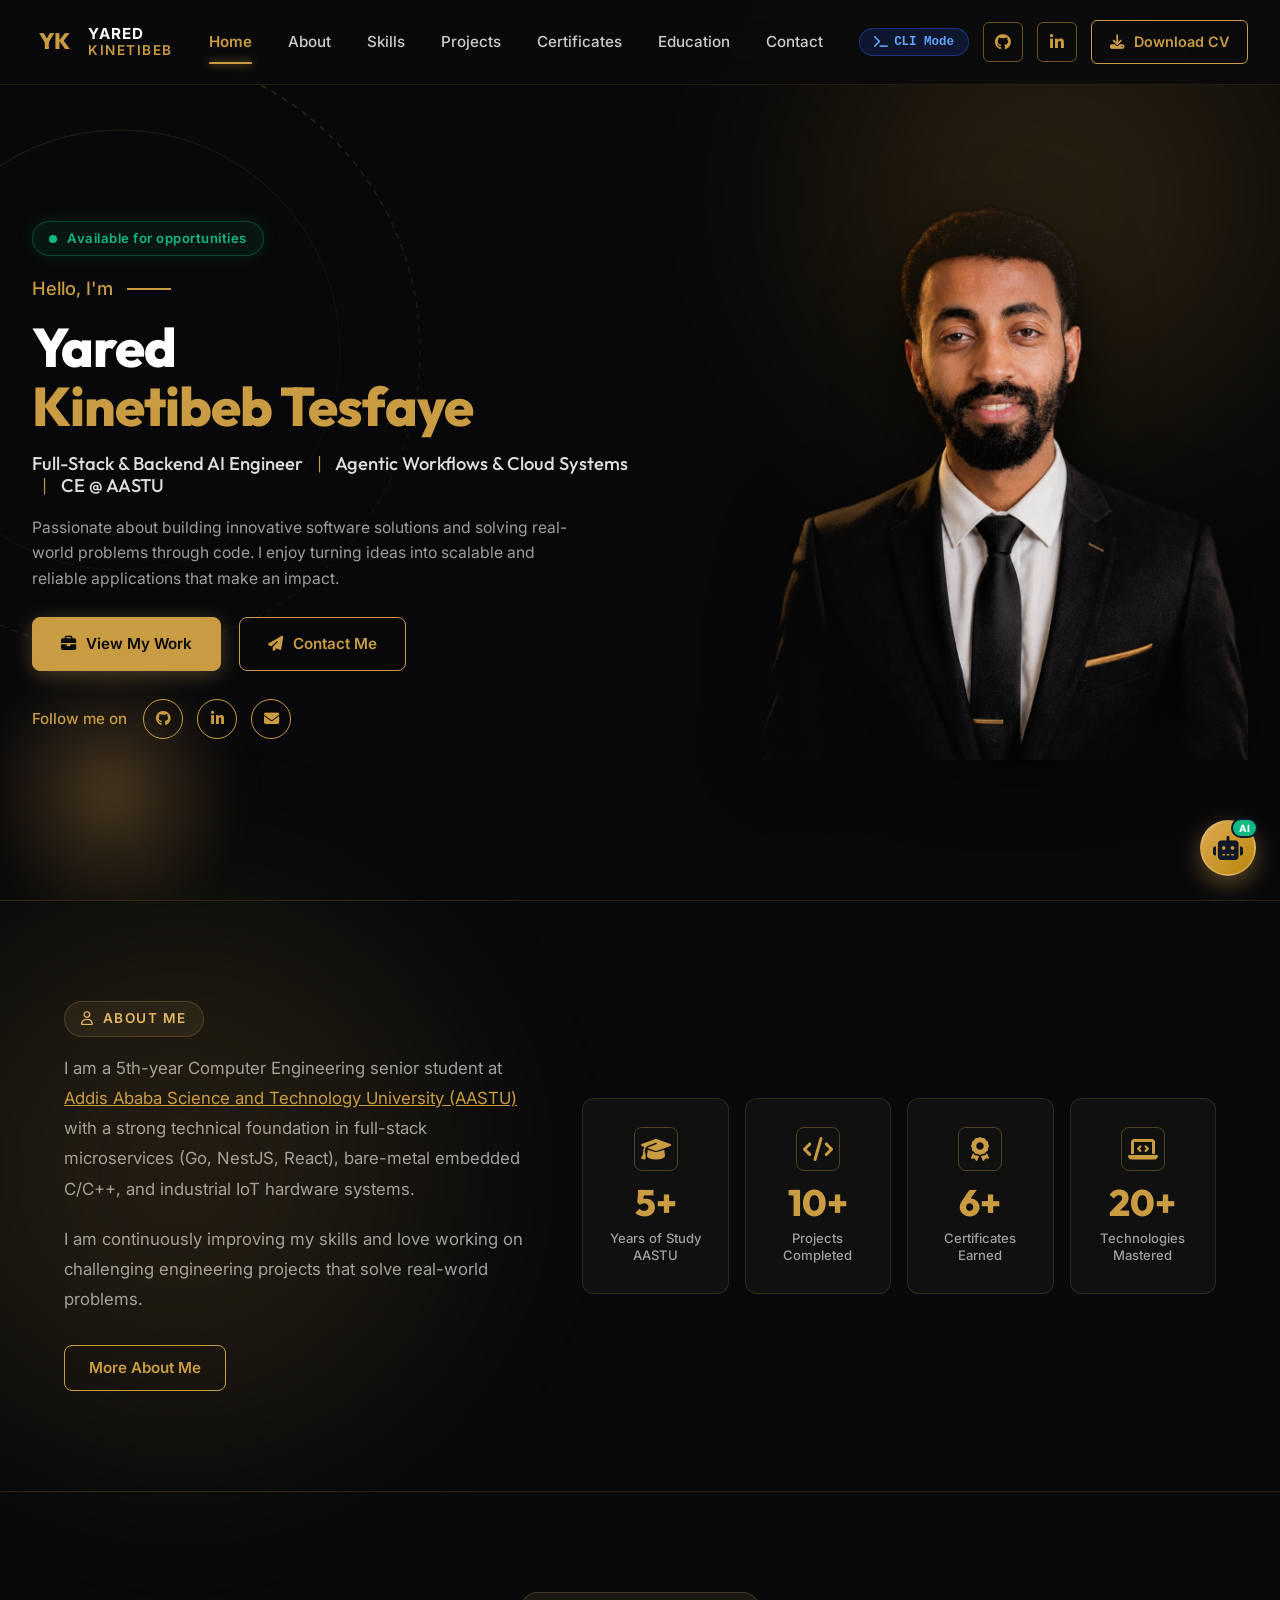
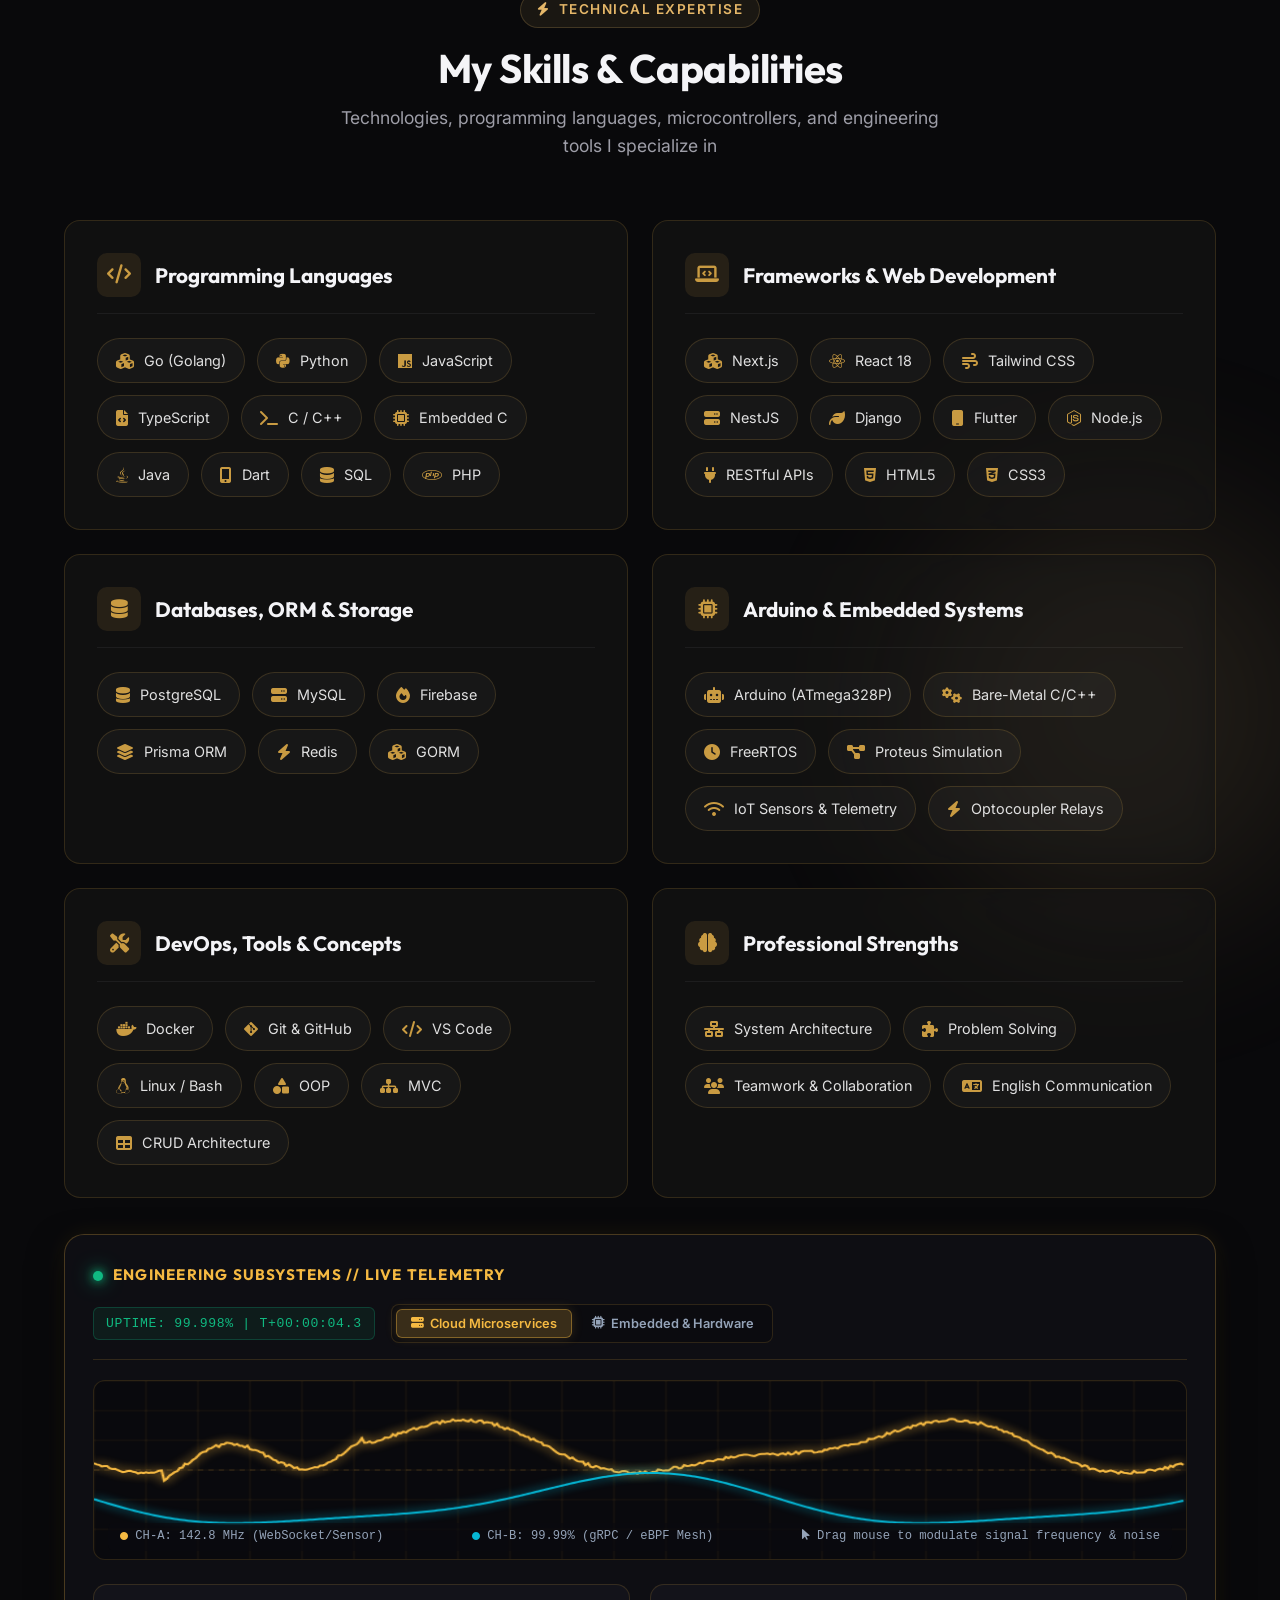
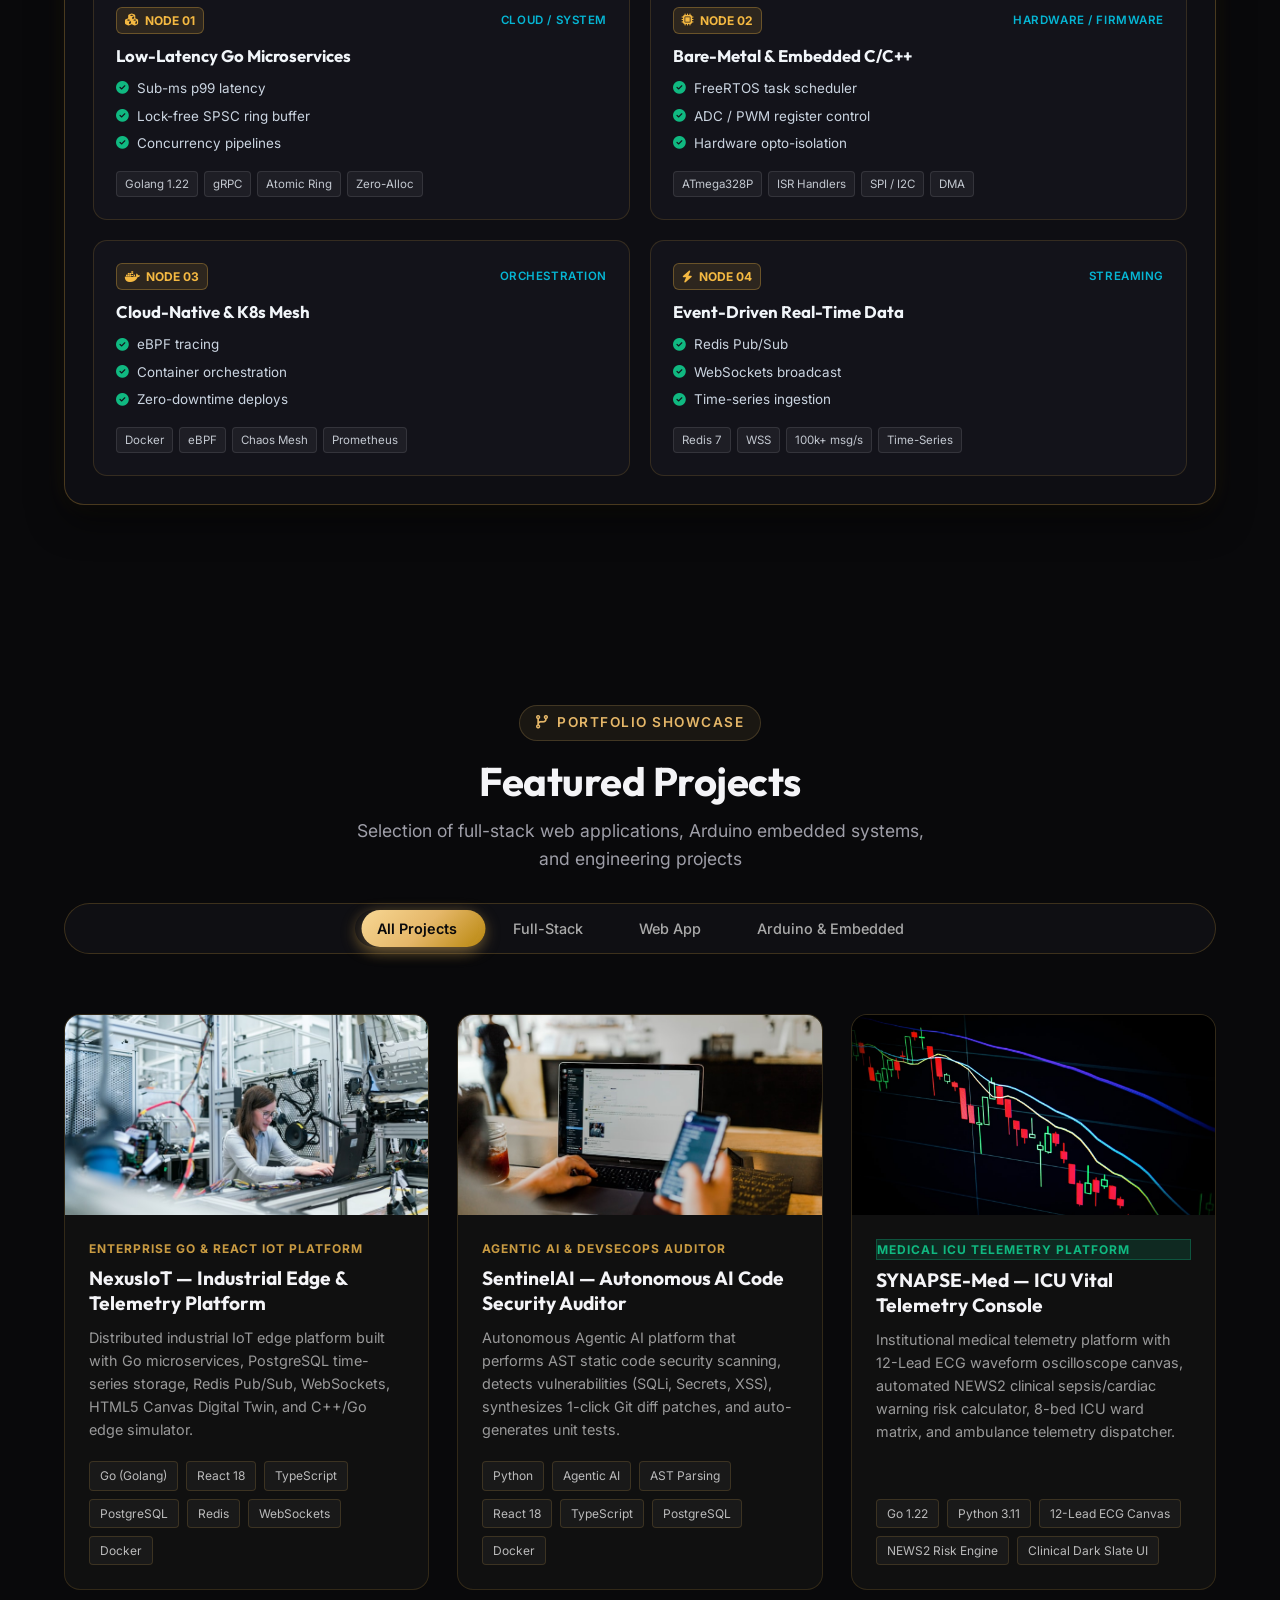
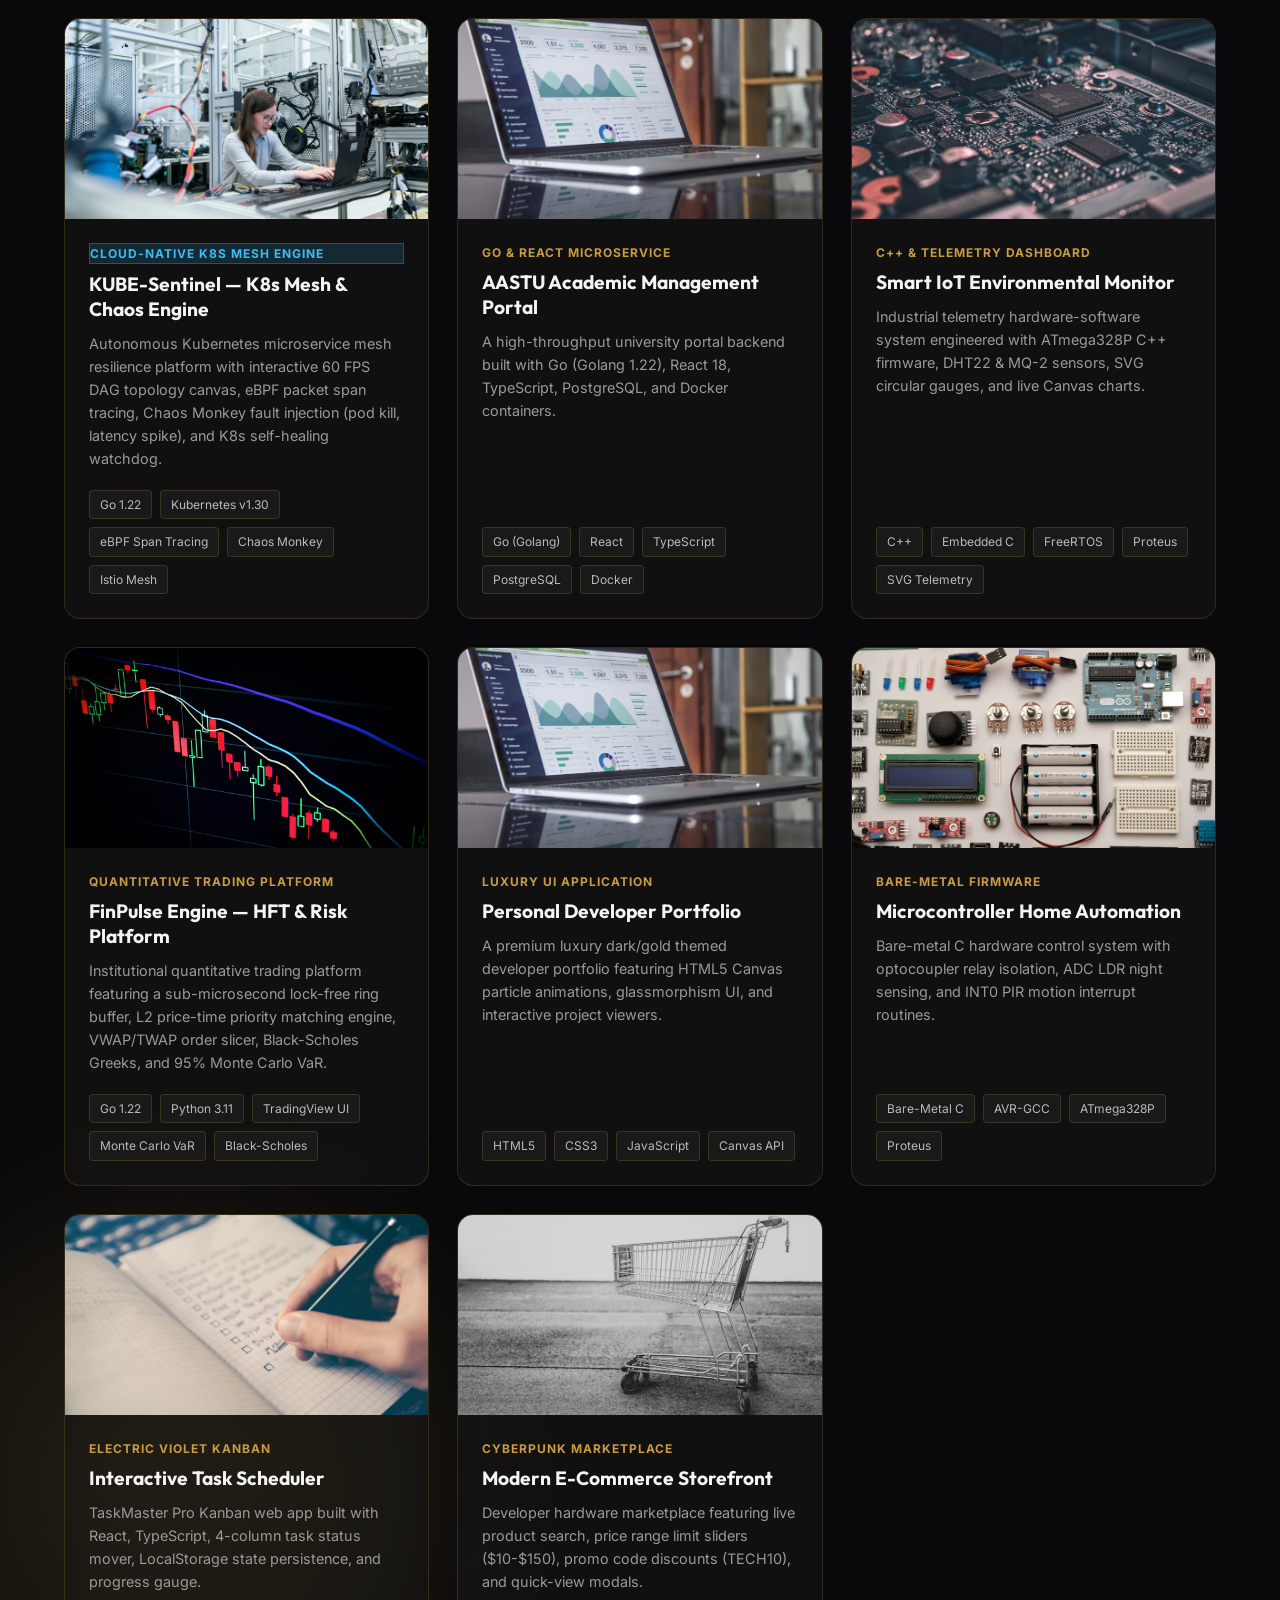
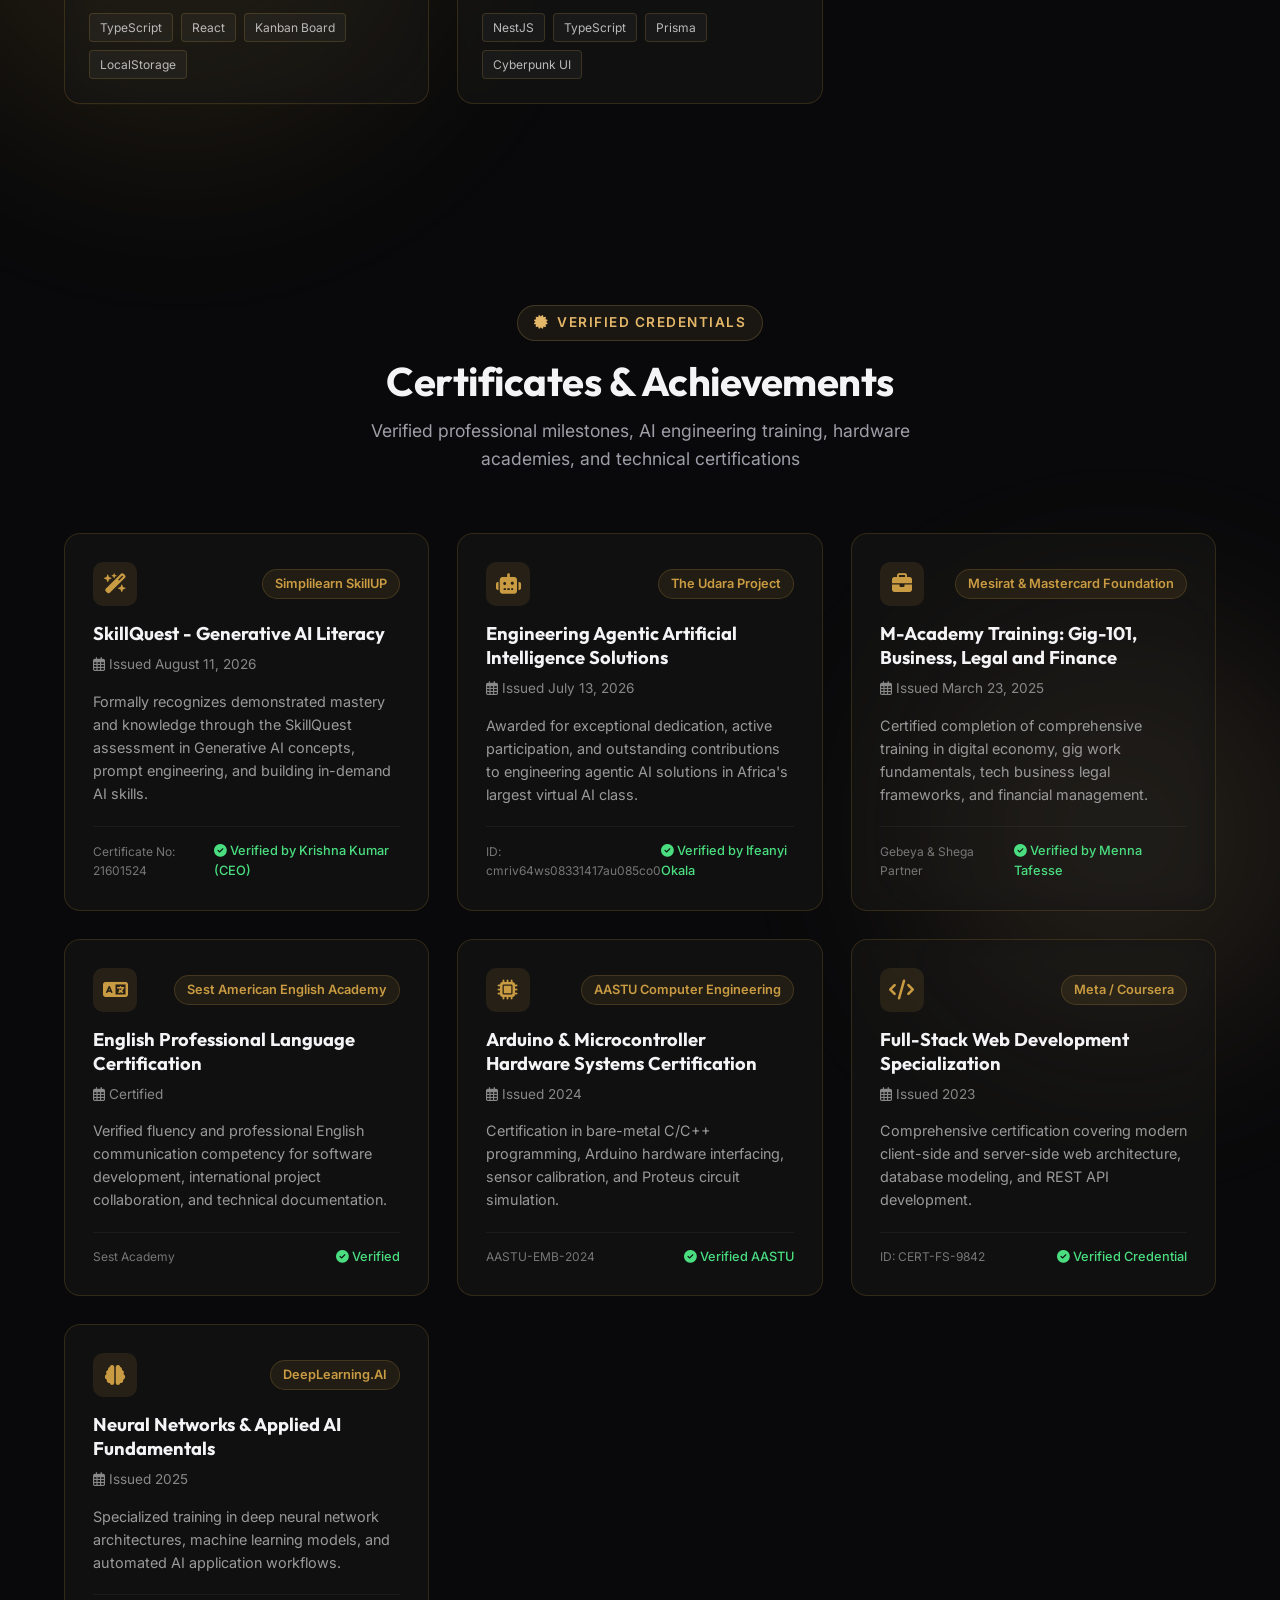
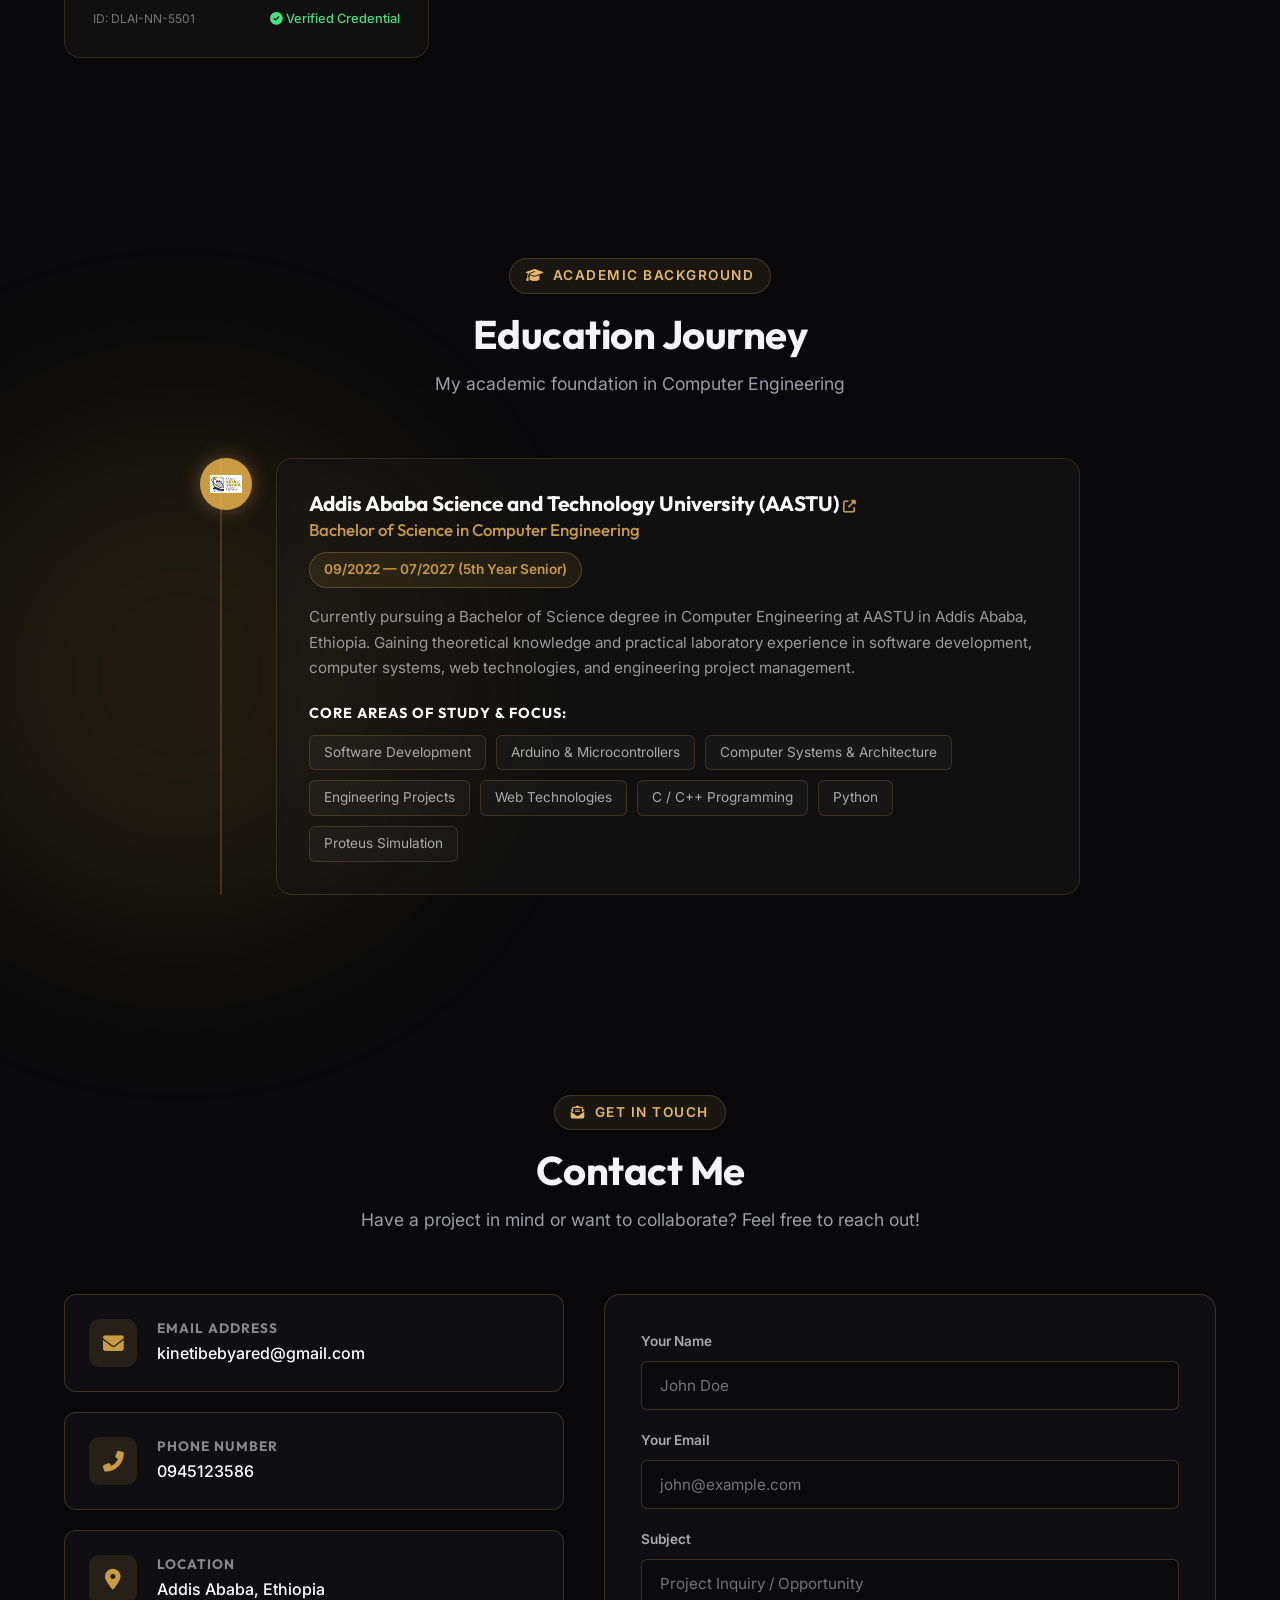
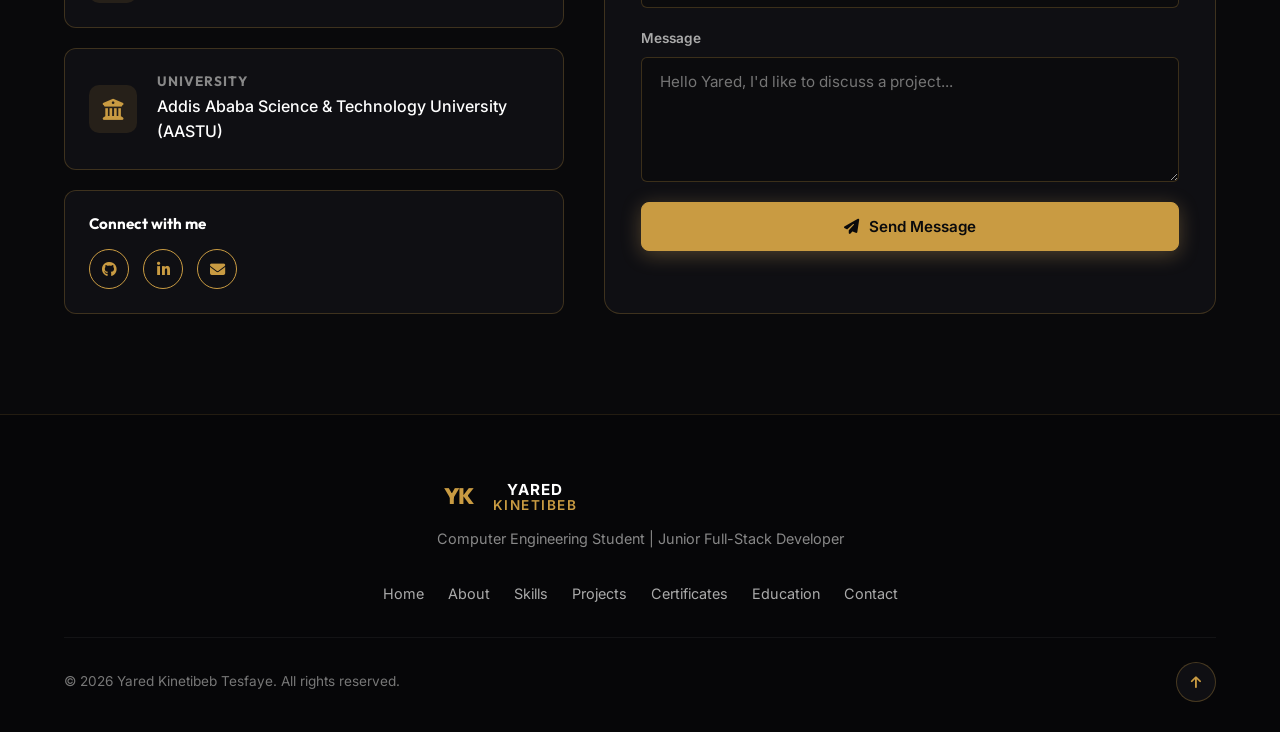
==== commit 5492389d: "feat(telemetry): replace 6-Axis matrix with interactive Real-Time Systems & Telemetry Console" ====
--- a/index.html
+++ b/index.html
@@ -17,9 +17,9 @@
   <!-- Font Awesome Icons -->
   <link rel="stylesheet" href="https://cdnjs.cloudflare.com/ajax/libs/font-awesome/6.5.1/css/all.min.css">
 
-  <!-- Custom Stylesheets (Cache Busted v7.0) -->
-  <link rel="stylesheet" href="css/main.css?v=7.0">
-  <link rel="stylesheet" href="css/components.css?v=7.0">
+  <!-- Custom Stylesheets (Cache Busted v8.0) -->
+  <link rel="stylesheet" href="css/main.css?v=8.0">
+  <link rel="stylesheet" href="css/components.css?v=8.0">
 </head>
 <body>
 
@@ -321,14 +321,114 @@
         </div>
       </div>
 
-      <!-- 6-Axis Engineering Skill Radar Chart -->
-      <div class="radar-chart-container" style="margin-top: 30px; background: rgba(18, 24, 38, 0.7); border: 1px solid rgba(212, 175, 55, 0.25); border-radius: 16px; padding: 24px; text-align: center;">
-        <h3 style="color: #dfa951; font-family: 'Outfit', sans-serif; font-size: 1.2rem; font-weight: 700; margin-bottom: 6px; display: flex; align-items: center; justify-content: center; gap: 8px;">
-          <i class="fas fa-chart-pie"></i> 6-Axis Engineering Domain Proficiency Matrix
-        </h3>
-        <p style="color: #94a3b8; font-size: 0.85rem; margin-bottom: 16px;">Interactive real-time metric visualization across Yared's core engineering domains</p>
-        <div style="max-width: 420px; margin: 0 auto; height: 320px; position: relative;">
-          <canvas id="skill-radar-canvas" width="420" height="320"></canvas>
+      <!-- Real-Time Systems & Telemetry Console -->
+      <div class="telemetry-console-card" id="telemetry-console">
+        <!-- Telemetry Header & Status Bar -->
+        <div class="telemetry-header">
+          <div class="telemetry-status">
+            <span class="live-dot-pulse"></span>
+            <span class="status-title">ENGINEERING SUBSYSTEMS // LIVE TELEMETRY</span>
+          </div>
+          <div class="telemetry-readouts">
+            <div class="uptime-counter" id="telemetry-uptime">UPTIME: 99.998% | T+00:00:00.0</div>
+            <div class="mode-toggle-group">
+              <button class="mode-btn active" data-mode="cloud" id="mode-cloud-btn"><i class="fas fa-server"></i> Cloud Microservices</button>
+              <button class="mode-btn" data-mode="embedded" id="mode-embedded-btn"><i class="fas fa-microchip"></i> Embedded & Hardware</button>
+            </div>
+          </div>
+        </div>
+
+        <!-- Waveform Oscilloscope Canvas Stream -->
+        <div class="telemetry-canvas-wrapper" id="telemetry-canvas-wrapper">
+          <canvas id="telemetry-canvas" width="840" height="180"></canvas>
+          <div class="canvas-overlay-stats">
+            <span id="ch-a-stat"><i class="fas fa-circle" style="color: #f5b942; font-size: 8px;"></i> CH-A: 142.8 MHz (WebSocket/Sensor)</span>
+            <span id="ch-b-stat"><i class="fas fa-circle" style="color: #06b6d4; font-size: 8px;"></i> CH-B: 99.99% (gRPC / eBPF Mesh)</span>
+            <span id="canvas-hint-stat"><i class="fas fa-mouse-pointer"></i> Drag mouse to modulate signal frequency & noise</span>
+          </div>
+        </div>
+
+        <!-- Bento Grid Domain Nodes -->
+        <div class="telemetry-bento-grid">
+          <!-- Node 01 -->
+          <div class="telemetry-node-card" data-node="cloud-go">
+            <div class="node-header">
+              <div class="node-badge"><i class="fas fa-cubes"></i> NODE 01</div>
+              <span class="node-category">CLOUD / SYSTEM</span>
+            </div>
+            <h4 class="node-title">Low-Latency Go Microservices</h4>
+            <ul class="node-metrics">
+              <li><i class="fas fa-check-circle"></i> <span>Sub-ms p99 latency</span></li>
+              <li><i class="fas fa-check-circle"></i> <span>Lock-free SPSC ring buffer</span></li>
+              <li><i class="fas fa-check-circle"></i> <span>Concurrency pipelines</span></li>
+            </ul>
+            <div class="node-arch-tags">
+              <span class="arch-tag">Golang 1.22</span>
+              <span class="arch-tag">gRPC</span>
+              <span class="arch-tag">Atomic Ring</span>
+              <span class="arch-tag">Zero-Alloc</span>
+            </div>
+          </div>
+
+          <!-- Node 02 -->
+          <div class="telemetry-node-card" data-node="embedded-c">
+            <div class="node-header">
+              <div class="node-badge"><i class="fas fa-microchip"></i> NODE 02</div>
+              <span class="node-category">HARDWARE / FIRMWARE</span>
+            </div>
+            <h4 class="node-title">Bare-Metal & Embedded C/C++</h4>
+            <ul class="node-metrics">
+              <li><i class="fas fa-check-circle"></i> <span>FreeRTOS task scheduler</span></li>
+              <li><i class="fas fa-check-circle"></i> <span>ADC / PWM register control</span></li>
+              <li><i class="fas fa-check-circle"></i> <span>Hardware opto-isolation</span></li>
+            </ul>
+            <div class="node-arch-tags">
+              <span class="arch-tag">ATmega328P</span>
+              <span class="arch-tag">ISR Handlers</span>
+              <span class="arch-tag">SPI / I2C</span>
+              <span class="arch-tag">DMA</span>
+            </div>
+          </div>
+
+          <!-- Node 03 -->
+          <div class="telemetry-node-card" data-node="k8s-mesh">
+            <div class="node-header">
+              <div class="node-badge"><i class="fab fa-docker"></i> NODE 03</div>
+              <span class="node-category">ORCHESTRATION</span>
+            </div>
+            <h4 class="node-title">Cloud-Native & K8s Mesh</h4>
+            <ul class="node-metrics">
+              <li><i class="fas fa-check-circle"></i> <span>eBPF tracing</span></li>
+              <li><i class="fas fa-check-circle"></i> <span>Container orchestration</span></li>
+              <li><i class="fas fa-check-circle"></i> <span>Zero-downtime deploys</span></li>
+            </ul>
+            <div class="node-arch-tags">
+              <span class="arch-tag">Docker</span>
+              <span class="arch-tag">eBPF</span>
+              <span class="arch-tag">Chaos Mesh</span>
+              <span class="arch-tag">Prometheus</span>
+            </div>
+          </div>
+
+          <!-- Node 04 -->
+          <div class="telemetry-node-card" data-node="realtime-data">
+            <div class="node-header">
+              <div class="node-badge"><i class="fas fa-bolt"></i> NODE 04</div>
+              <span class="node-category">STREAMING</span>
+            </div>
+            <h4 class="node-title">Event-Driven Real-Time Data</h4>
+            <ul class="node-metrics">
+              <li><i class="fas fa-check-circle"></i> <span>Redis Pub/Sub</span></li>
+              <li><i class="fas fa-check-circle"></i> <span>WebSockets broadcast</span></li>
+              <li><i class="fas fa-check-circle"></i> <span>Time-series ingestion</span></li>
+            </ul>
+            <div class="node-arch-tags">
+              <span class="arch-tag">Redis 7</span>
+              <span class="arch-tag">WSS</span>
+              <span class="arch-tag">100k+ msg/s</span>
+              <span class="arch-tag">Time-Series</span>
+            </div>
+          </div>
         </div>
       </div>
     </div>
@@ -979,8 +1079,8 @@
     </div>
   </div>
 
-  <!-- Scripts (Cache Busted v7.0) -->
-  <script src="js/particles.js?v=7.0"></script>
-  <script src="js/main.js?v=7.0"></script>
+  <!-- Scripts (Cache Busted v8.0) -->
+  <script src="js/particles.js?v=8.0"></script>
+  <script src="js/main.js?v=8.0"></script>
 </body>
 </html>
--- a/css/components.css
+++ b/css/components.css
@@ -1932,3 +1932,262 @@
   font-size: 0.92rem;
   outline: none;
 }
+
+/* ==========================================================================
+   Real-Time Systems & Telemetry Console Styles
+   ========================================================================== */
+.telemetry-console-card {
+  margin-top: 36px;
+  background: rgba(18, 18, 24, 0.7) !important;
+  backdrop-filter: blur(16px) !important;
+  -webkit-backdrop-filter: blur(16px) !important;
+  border: 1px solid rgba(245, 185, 66, 0.25) !important;
+  border-radius: 20px;
+  padding: 28px;
+  position: relative;
+  box-shadow: 0 15px 35px rgba(0, 0, 0, 0.5), 0 0 25px rgba(245, 185, 66, 0.08);
+}
+
+.telemetry-header {
+  display: flex;
+  justify-content: space-between;
+  align-items: center;
+  flex-wrap: wrap;
+  gap: 16px;
+  margin-bottom: 20px;
+  padding-bottom: 16px;
+  border-bottom: 1px solid rgba(245, 185, 66, 0.15);
+}
+
+.telemetry-status {
+  display: flex;
+  align-items: center;
+  gap: 10px;
+}
+
+.live-dot-pulse {
+  width: 10px;
+  height: 10px;
+  border-radius: 50%;
+  background: #10b981;
+  box-shadow: 0 0 10px #10b981, 0 0 20px #10b981;
+  animation: liveDotPulse 1.8s infinite ease-in-out;
+}
+
+@keyframes liveDotPulse {
+  0%, 100% { transform: scale(1); opacity: 1; }
+  50% { transform: scale(1.35); opacity: 0.6; }
+}
+
+.status-title {
+  color: #f5b942;
+  font-family: 'Outfit', sans-serif;
+  font-weight: 700;
+  font-size: 0.95rem;
+  letter-spacing: 0.08em;
+}
+
+.telemetry-readouts {
+  display: flex;
+  align-items: center;
+  gap: 16px;
+  flex-wrap: wrap;
+}
+
+.uptime-counter {
+  font-family: 'Courier New', Courier, monospace;
+  font-size: 0.82rem;
+  color: #10b981;
+  background: rgba(16, 185, 129, 0.08);
+  border: 1px solid rgba(16, 185, 129, 0.25);
+  padding: 5px 12px;
+  border-radius: 6px;
+  letter-spacing: 0.05em;
+}
+
+.mode-toggle-group {
+  display: flex;
+  gap: 6px;
+  background: rgba(10, 10, 14, 0.6);
+  padding: 4px;
+  border-radius: 8px;
+  border: 1px solid rgba(245, 185, 66, 0.15);
+}
+
+.mode-btn {
+  background: transparent;
+  border: none;
+  color: #94a3b8;
+  padding: 6px 14px;
+  border-radius: 6px;
+  font-size: 0.8rem;
+  font-weight: 600;
+  cursor: pointer;
+  transition: all 0.25s ease;
+  display: flex;
+  align-items: center;
+  gap: 6px;
+}
+
+.mode-btn.active {
+  background: rgba(245, 185, 66, 0.2);
+  color: #f5b942;
+  border: 1px solid rgba(245, 185, 66, 0.4);
+  box-shadow: 0 0 12px rgba(245, 185, 66, 0.15);
+}
+
+.mode-btn:hover:not(.active) {
+  color: #cbd5e1;
+  background: rgba(255, 255, 255, 0.05);
+}
+
+/* Canvas Oscilloscope Stream */
+.telemetry-canvas-wrapper {
+  position: relative;
+  width: 100%;
+  height: 180px;
+  background: rgba(10, 10, 14, 0.85);
+  border: 1px solid rgba(245, 185, 66, 0.15);
+  border-radius: 12px;
+  overflow: hidden;
+  margin-bottom: 24px;
+  cursor: crosshair;
+}
+
+.telemetry-canvas-wrapper canvas {
+  width: 100%;
+  height: 100%;
+  display: block;
+}
+
+.canvas-overlay-stats {
+  position: absolute;
+  bottom: 8px;
+  left: 14px;
+  right: 14px;
+  display: flex;
+  justify-content: space-between;
+  align-items: center;
+  font-size: 0.76rem;
+  color: #94a3b8;
+  font-family: 'Courier New', Courier, monospace;
+  pointer-events: none;
+  background: rgba(10, 10, 14, 0.65);
+  padding: 4px 12px;
+  border-radius: 6px;
+  flex-wrap: wrap;
+  gap: 8px;
+}
+
+/* Bento Grid Domain Nodes */
+.telemetry-bento-grid {
+  display: grid;
+  grid-template-columns: repeat(2, 1fr);
+  gap: 20px;
+}
+
+@media (max-width: 768px) {
+  .telemetry-bento-grid {
+    grid-template-columns: 1fr;
+  }
+}
+
+.telemetry-node-card {
+  background: rgba(24, 24, 32, 0.6);
+  border: 1px solid rgba(245, 185, 66, 0.15);
+  border-radius: 14px;
+  padding: 22px;
+  position: relative;
+  overflow: hidden;
+  transition: transform 0.3s cubic-bezier(0.16, 1, 0.3, 1), border-color 0.3s ease, box-shadow 0.3s ease, background 0.3s ease;
+}
+
+.telemetry-node-card:hover {
+  transform: translateY(-5px);
+  border-color: rgba(245, 185, 66, 0.45);
+  box-shadow: 0 10px 25px -5px rgba(245, 185, 66, 0.15);
+  background: rgba(30, 30, 42, 0.75);
+}
+
+.node-header {
+  display: flex;
+  justify-content: space-between;
+  align-items: center;
+  margin-bottom: 12px;
+}
+
+.node-badge {
+  font-size: 0.75rem;
+  font-weight: 700;
+  color: #f5b942;
+  background: rgba(245, 185, 66, 0.12);
+  border: 1px solid rgba(245, 185, 66, 0.3);
+  padding: 3px 8px;
+  border-radius: 6px;
+  display: flex;
+  align-items: center;
+  gap: 6px;
+}
+
+.node-category {
+  font-size: 0.72rem;
+  font-weight: 600;
+  color: #06b6d4;
+  letter-spacing: 0.05em;
+}
+
+.node-title {
+  color: #f1f5f9;
+  font-family: 'Outfit', sans-serif;
+  font-size: 1.05rem;
+  font-weight: 700;
+  margin-bottom: 12px;
+}
+
+.node-metrics {
+  list-style: none;
+  padding: 0;
+  margin: 0 0 16px 0;
+}
+
+.node-metrics li {
+  font-size: 0.84rem;
+  color: #cbd5e1;
+  margin-bottom: 6px;
+  display: flex;
+  align-items: center;
+  gap: 8px;
+}
+
+.node-metrics li i {
+  color: #10b981;
+  font-size: 0.8rem;
+}
+
+.node-arch-tags {
+  display: flex;
+  flex-wrap: wrap;
+  gap: 6px;
+  opacity: 0.85;
+  transition: opacity 0.3s ease;
+}
+
+.telemetry-node-card:hover .node-arch-tags {
+  opacity: 1;
+}
+
+.arch-tag {
+  font-size: 0.72rem;
+  color: #e2e8f0;
+  background: rgba(255, 255, 255, 0.06);
+  border: 1px solid rgba(255, 255, 255, 0.12);
+  padding: 3px 8px;
+  border-radius: 4px;
+  transition: background 0.2s ease, border-color 0.2s ease, color 0.2s ease;
+}
+
+.telemetry-node-card:hover .arch-tag {
+  background: rgba(245, 185, 66, 0.12);
+  border-color: rgba(245, 185, 66, 0.25);
+  color: #f5b942;
+}
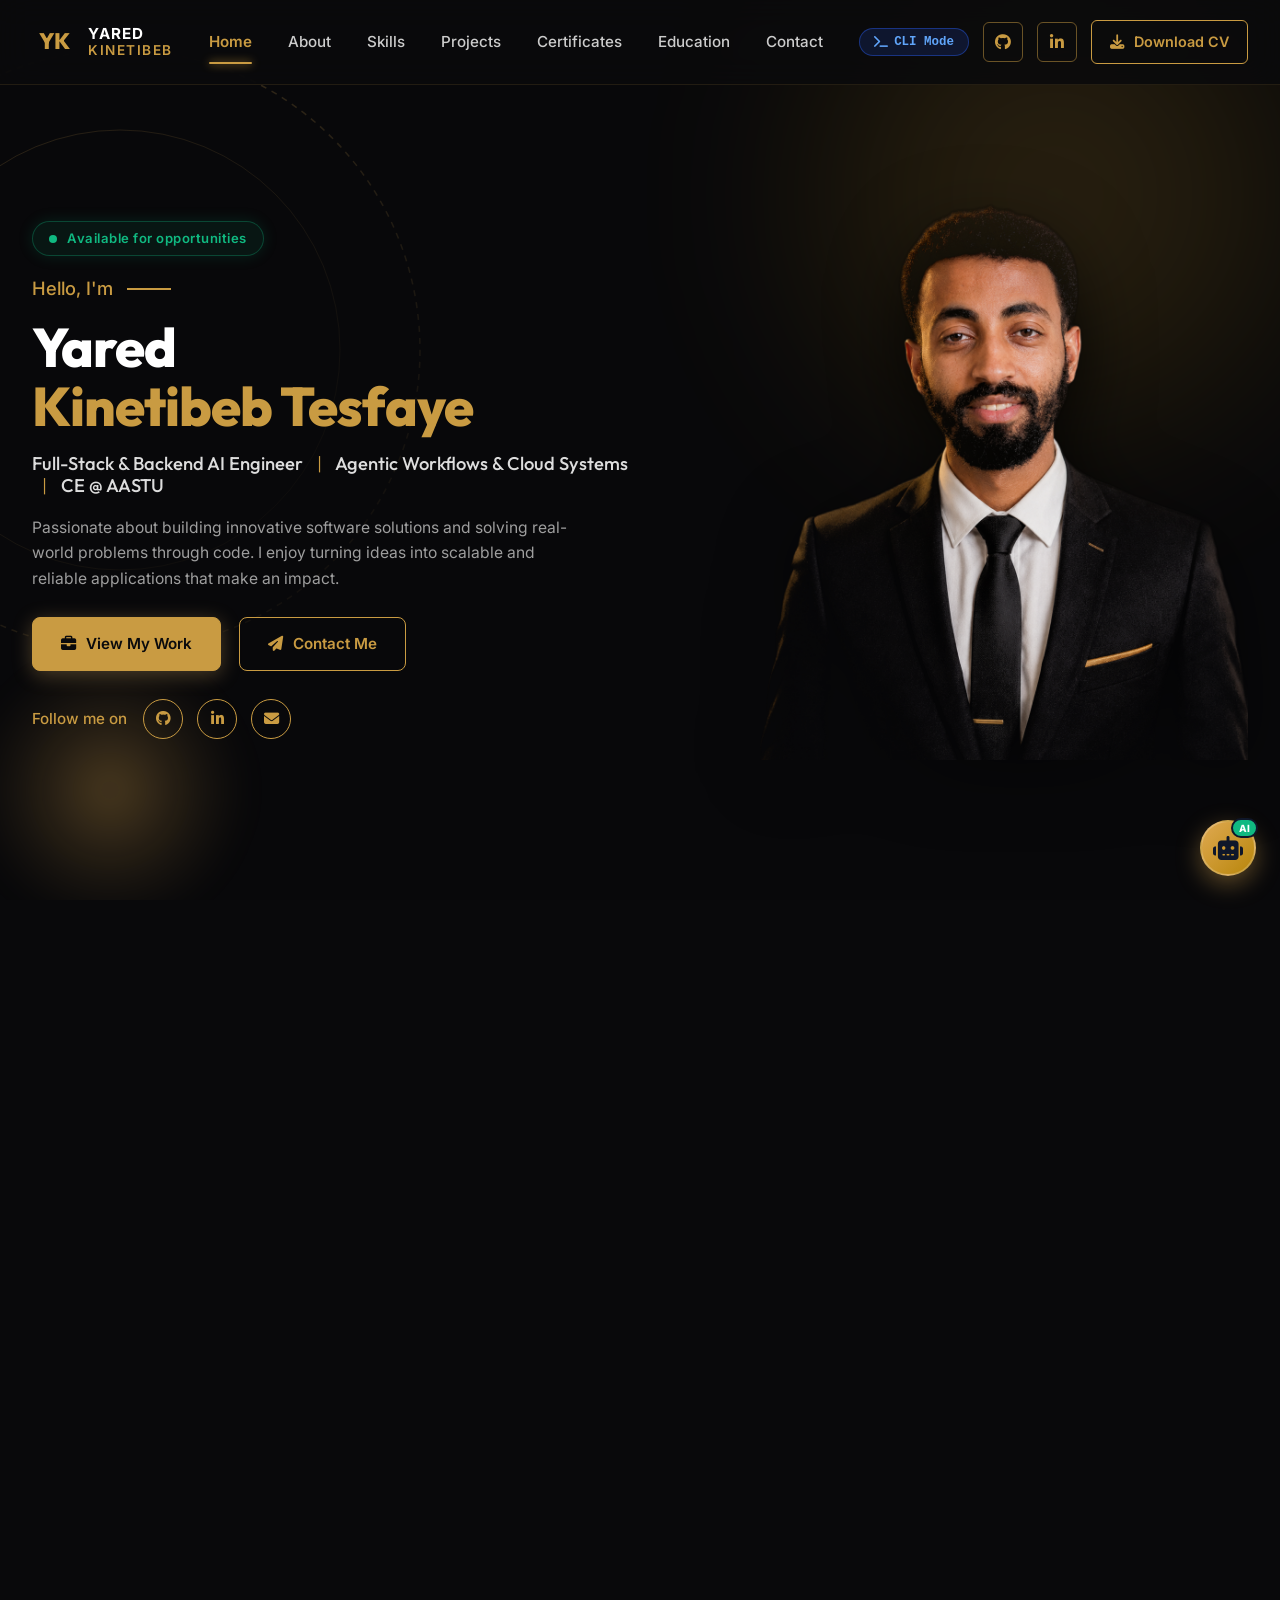
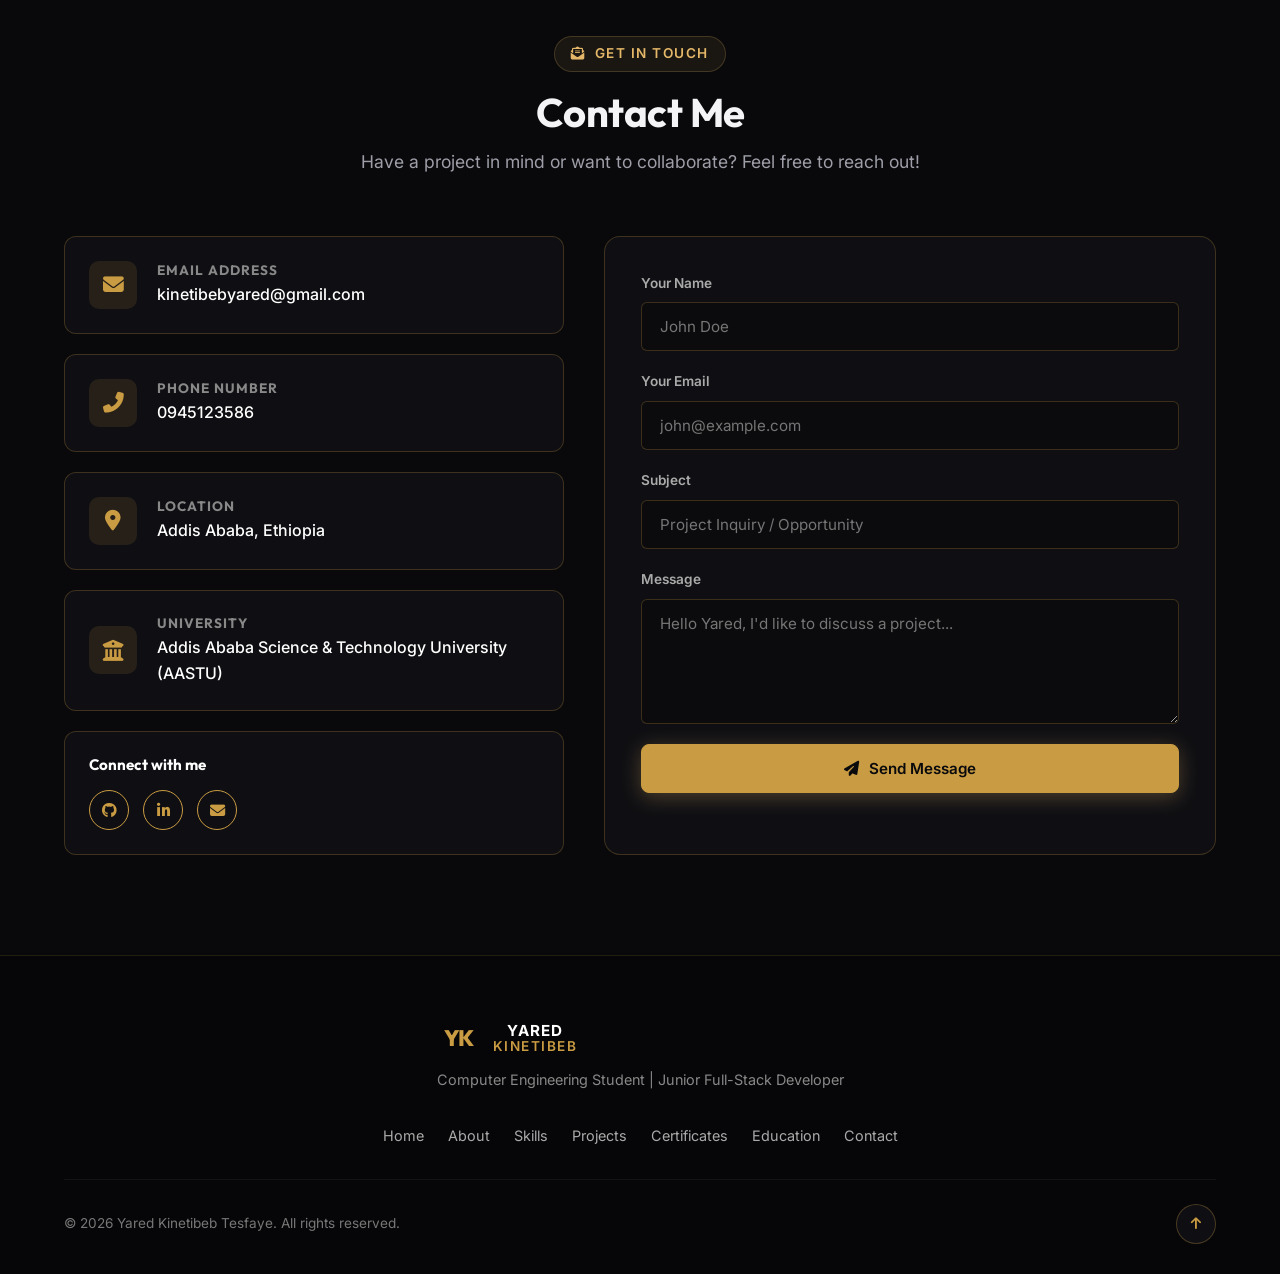
==== commit 470bc4b8: "feat(constellation): add 3D Tech Stack Constellation Mesh component to Skills section" ====
--- a/index.html
+++ b/index.html
@@ -17,9 +17,9 @@
   <!-- Font Awesome Icons -->
   <link rel="stylesheet" href="https://cdnjs.cloudflare.com/ajax/libs/font-awesome/6.5.1/css/all.min.css">
 
-  <!-- Custom Stylesheets (Cache Busted v8.0) -->
-  <link rel="stylesheet" href="css/main.css?v=8.0">
-  <link rel="stylesheet" href="css/components.css?v=8.0">
+  <!-- Custom Stylesheets (Cache Busted v9.0) -->
+  <link rel="stylesheet" href="css/main.css?v=9.0">
+  <link rel="stylesheet" href="css/components.css?v=9.0">
 </head>
 <body>
 
@@ -222,6 +222,28 @@
         <p class="section-subtitle">Technologies, programming languages, microcontrollers, and engineering tools I specialize in</p>
       </div>
 
+      <!-- 3D Tech Stack Constellation Graph -->
+      <div class="tech-constellation-card" id="tech-constellation">
+        <div class="constellation-header">
+          <div class="constellation-title">
+            <i class="fas fa-network-wired" style="color: #f5b942;"></i>
+            <span>3D TECH STACK CONSTELLATION MESH</span>
+          </div>
+          <div class="constellation-legend">
+            <span><i class="fas fa-circle" style="color: #f5b942; font-size: 8px;"></i> Cloud & Backend</span>
+            <span><i class="fas fa-circle" style="color: #06b6d4; font-size: 8px;"></i> Embedded & IoT</span>
+            <span><i class="fas fa-circle" style="color: #10b981; font-size: 8px;"></i> Web & Core</span>
+          </div>
+        </div>
+
+        <div class="constellation-canvas-wrapper" style="touch-action: pan-y;">
+          <canvas id="constellation-canvas" width="840" height="400"></canvas>
+          <div class="constellation-hint">
+            <i class="fas fa-hand-pointer"></i> Drag 3D Sphere to rotate | Hover node to isolate mesh
+          </div>
+        </div>
+      </div>
+
       <div class="skills-wrapper">
         <div class="skill-category-card">
           <div class="category-header">
@@ -1079,8 +1101,8 @@
     </div>
   </div>
 
-  <!-- Scripts (Cache Busted v8.0) -->
-  <script src="js/particles.js?v=8.0"></script>
-  <script src="js/main.js?v=8.0"></script>
+  <!-- Scripts (Cache Busted v9.0) -->
+  <script src="js/particles.js?v=9.0"></script>
+  <script src="js/main.js?v=9.0"></script>
 </body>
 </html>
--- a/css/components.css
+++ b/css/components.css
@@ -2191,3 +2191,92 @@
   border-color: rgba(245, 185, 66, 0.25);
   color: #f5b942;
 }
+
+/* ==========================================================================
+   3D Tech Stack Constellation Graph Styles
+   ========================================================================== */
+.tech-constellation-card {
+  margin-bottom: 36px;
+  background: rgba(18, 18, 24, 0.7) !important;
+  backdrop-filter: blur(16px) !important;
+  -webkit-backdrop-filter: blur(16px) !important;
+  border: 1px solid rgba(245, 185, 66, 0.25) !important;
+  border-radius: 20px;
+  padding: 24px;
+  position: relative;
+  box-shadow: 0 15px 35px rgba(0, 0, 0, 0.5), 0 0 25px rgba(245, 185, 66, 0.08);
+}
+
+.constellation-header {
+  display: flex;
+  justify-content: space-between;
+  align-items: center;
+  flex-wrap: wrap;
+  gap: 16px;
+  margin-bottom: 16px;
+  padding-bottom: 14px;
+  border-bottom: 1px solid rgba(245, 185, 66, 0.15);
+}
+
+.constellation-title {
+  display: flex;
+  align-items: center;
+  gap: 10px;
+  color: #f5b942;
+  font-family: 'Outfit', sans-serif;
+  font-weight: 700;
+  font-size: 0.95rem;
+  letter-spacing: 0.08em;
+}
+
+.constellation-legend {
+  display: flex;
+  align-items: center;
+  gap: 16px;
+  font-size: 0.78rem;
+  color: #94a3b8;
+  flex-wrap: wrap;
+}
+
+.constellation-legend span {
+  display: flex;
+  align-items: center;
+  gap: 6px;
+}
+
+.constellation-canvas-wrapper {
+  position: relative;
+  width: 100%;
+  height: 400px;
+  background: rgba(10, 10, 14, 0.85);
+  border: 1px solid rgba(245, 185, 66, 0.15);
+  border-radius: 14px;
+  overflow: hidden;
+  touch-action: pan-y;
+  user-select: none;
+}
+
+.constellation-canvas-wrapper canvas {
+  width: 100%;
+  height: 100%;
+  display: block;
+}
+
+.constellation-hint {
+  position: absolute;
+  bottom: 10px;
+  left: 50%;
+  transform: translateX(-50%);
+  font-size: 0.75rem;
+  color: #94a3b8;
+  font-family: 'Inter', sans-serif;
+  background: rgba(10, 10, 14, 0.75);
+  border: 1px solid rgba(245, 185, 66, 0.2);
+  padding: 4px 14px;
+  border-radius: 20px;
+  pointer-events: none;
+  display: flex;
+  align-items: center;
+  gap: 8px;
+  white-space: nowrap;
+}
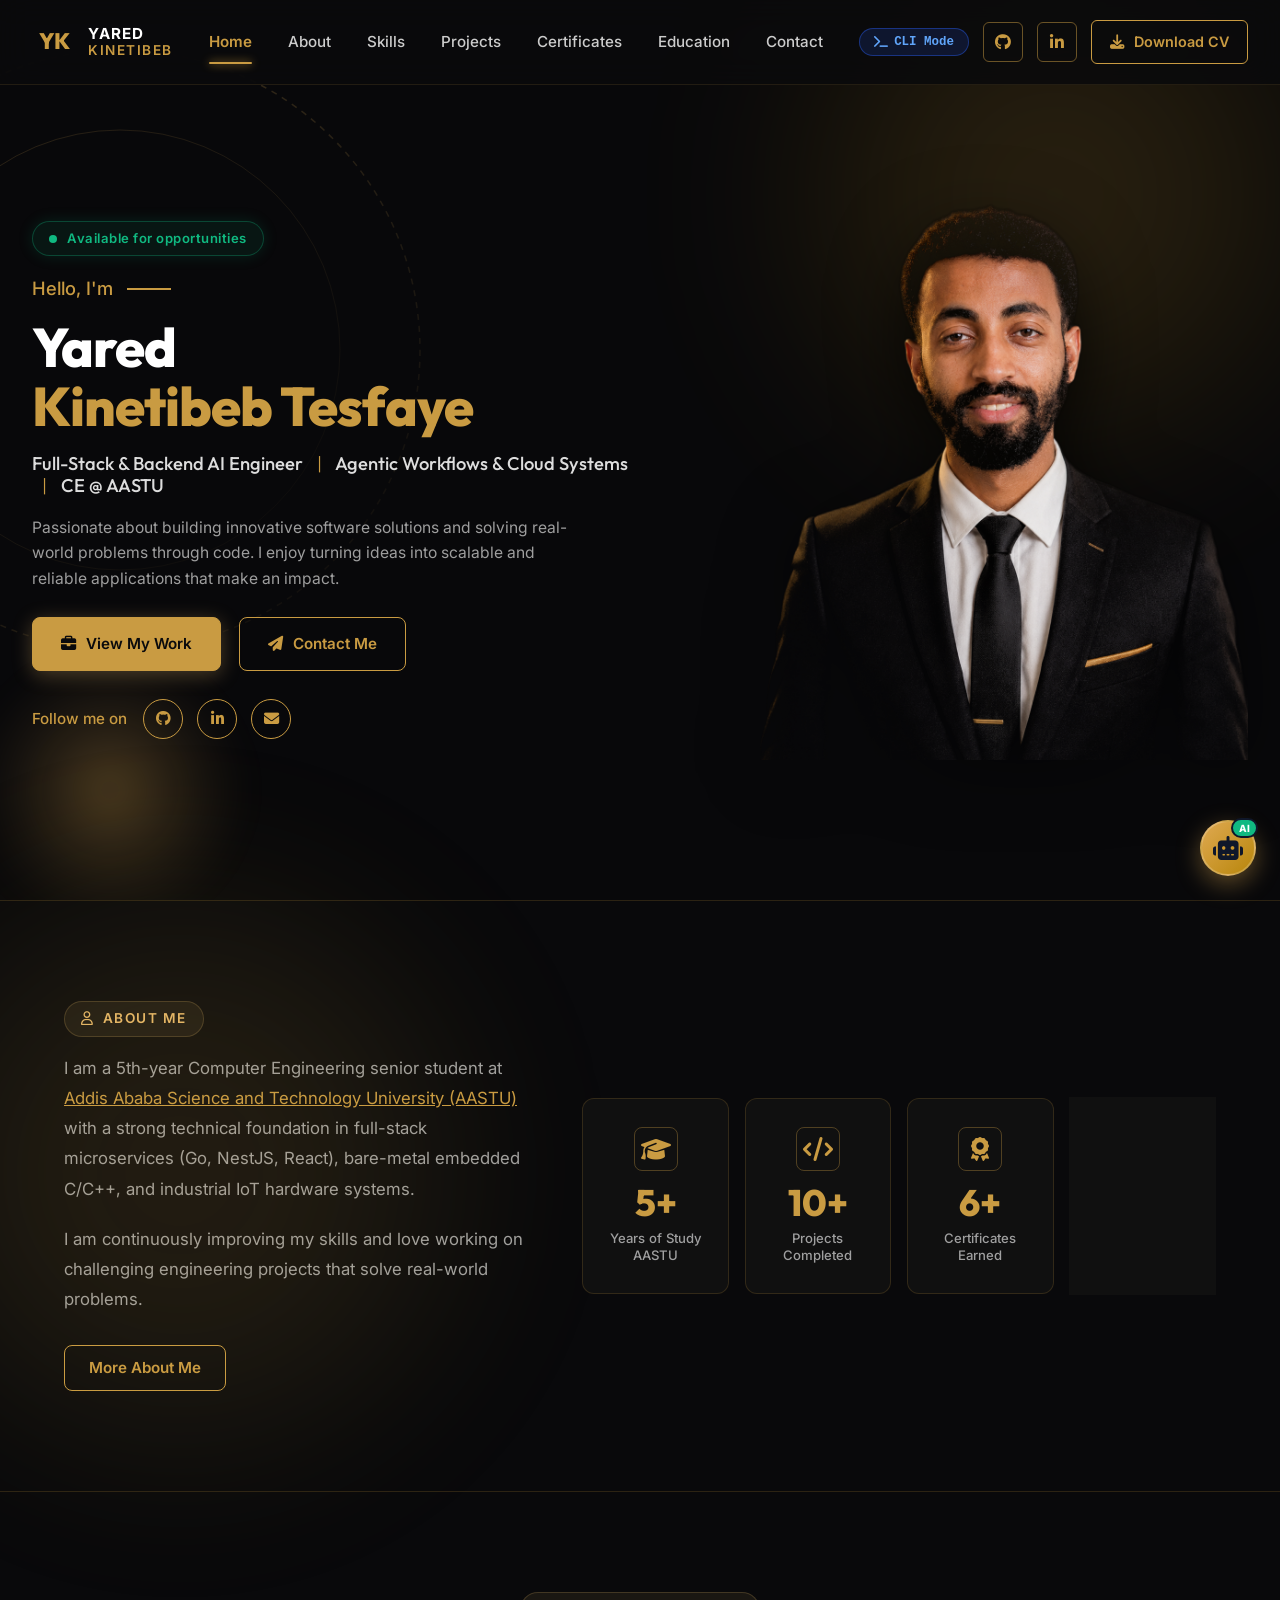
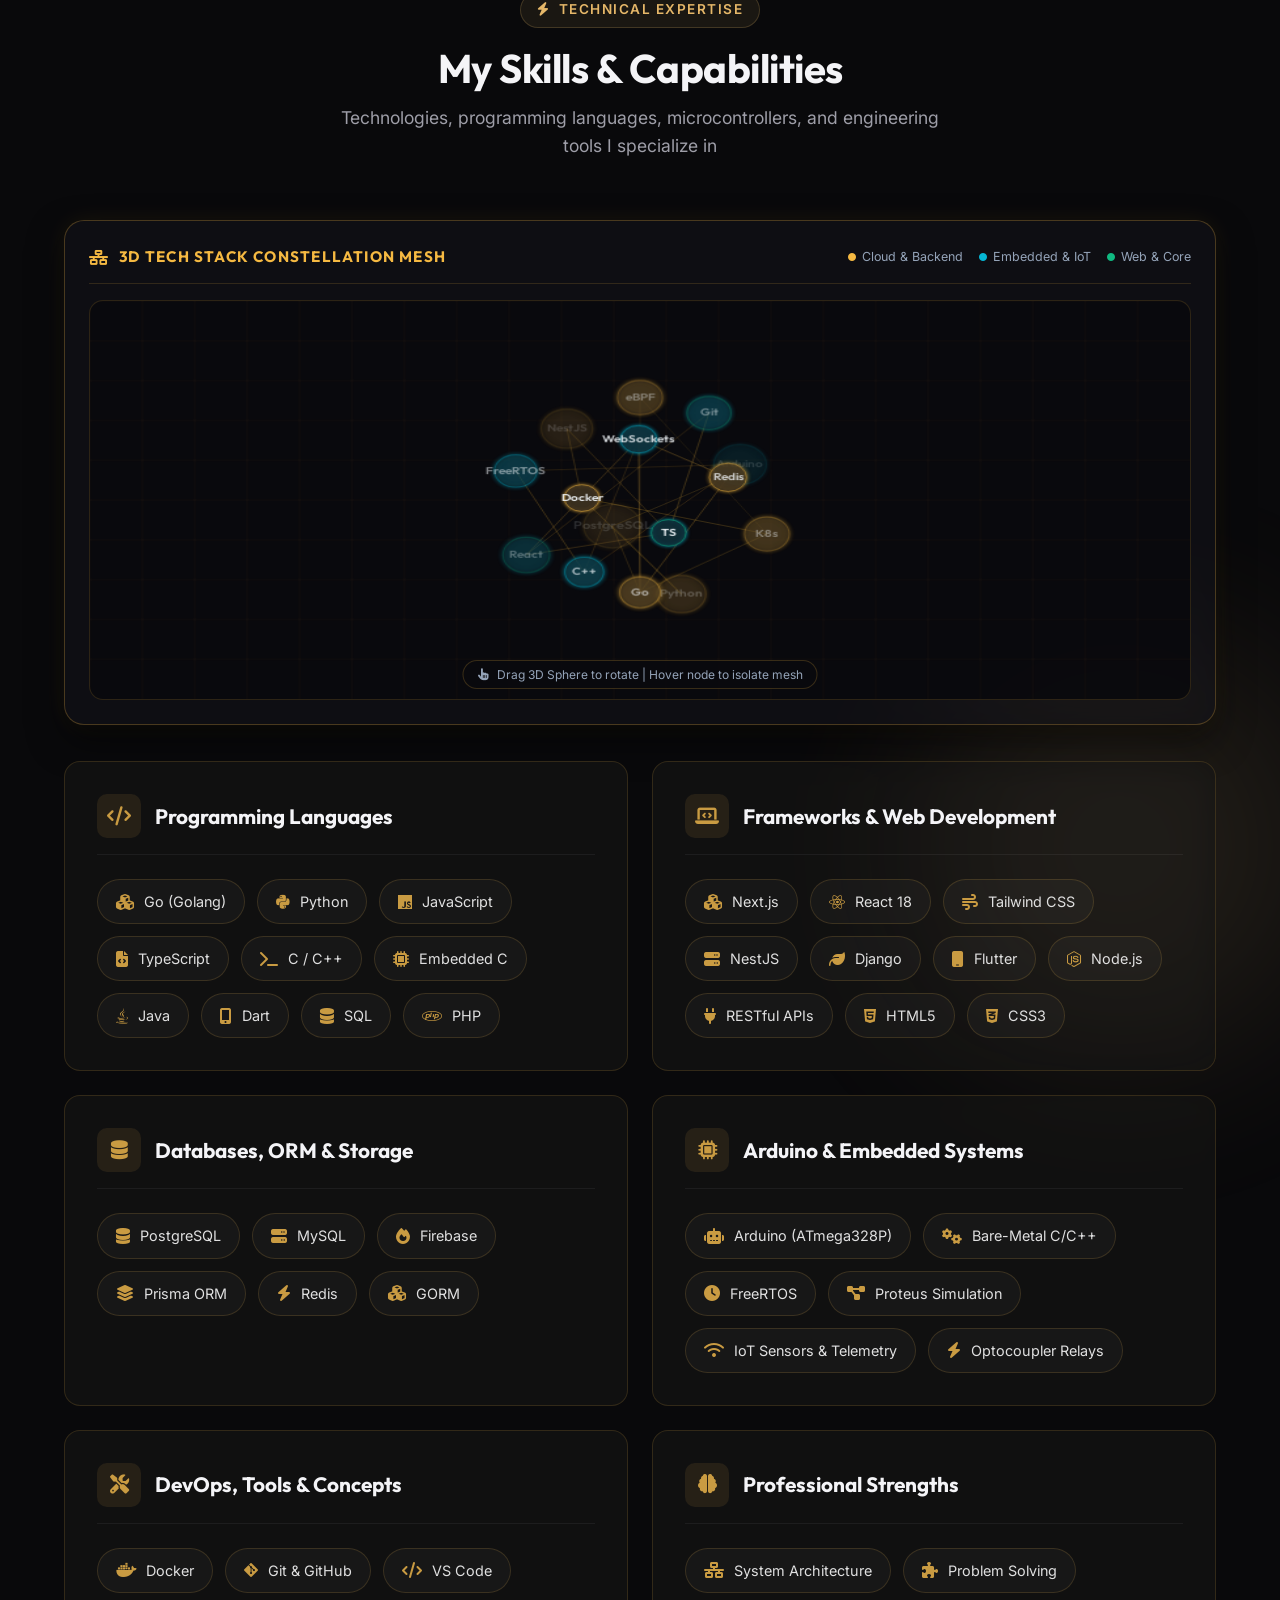
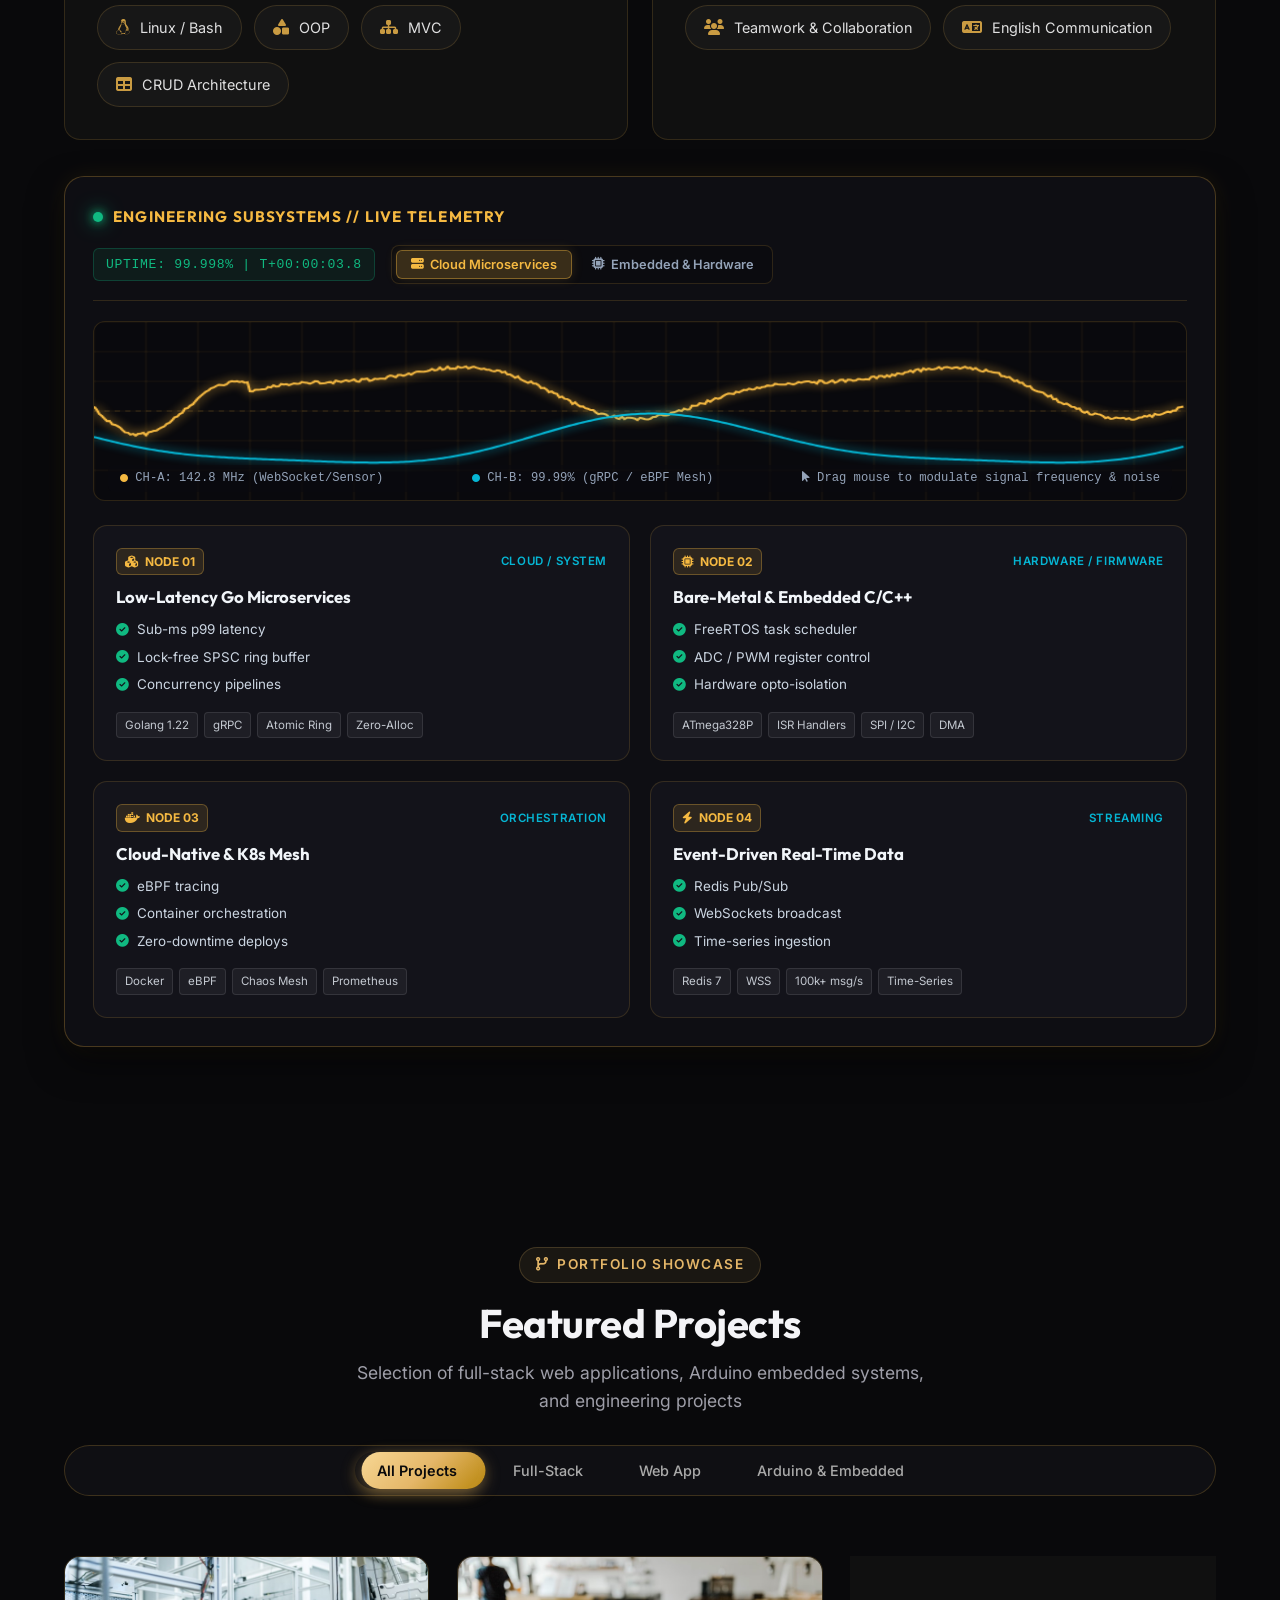
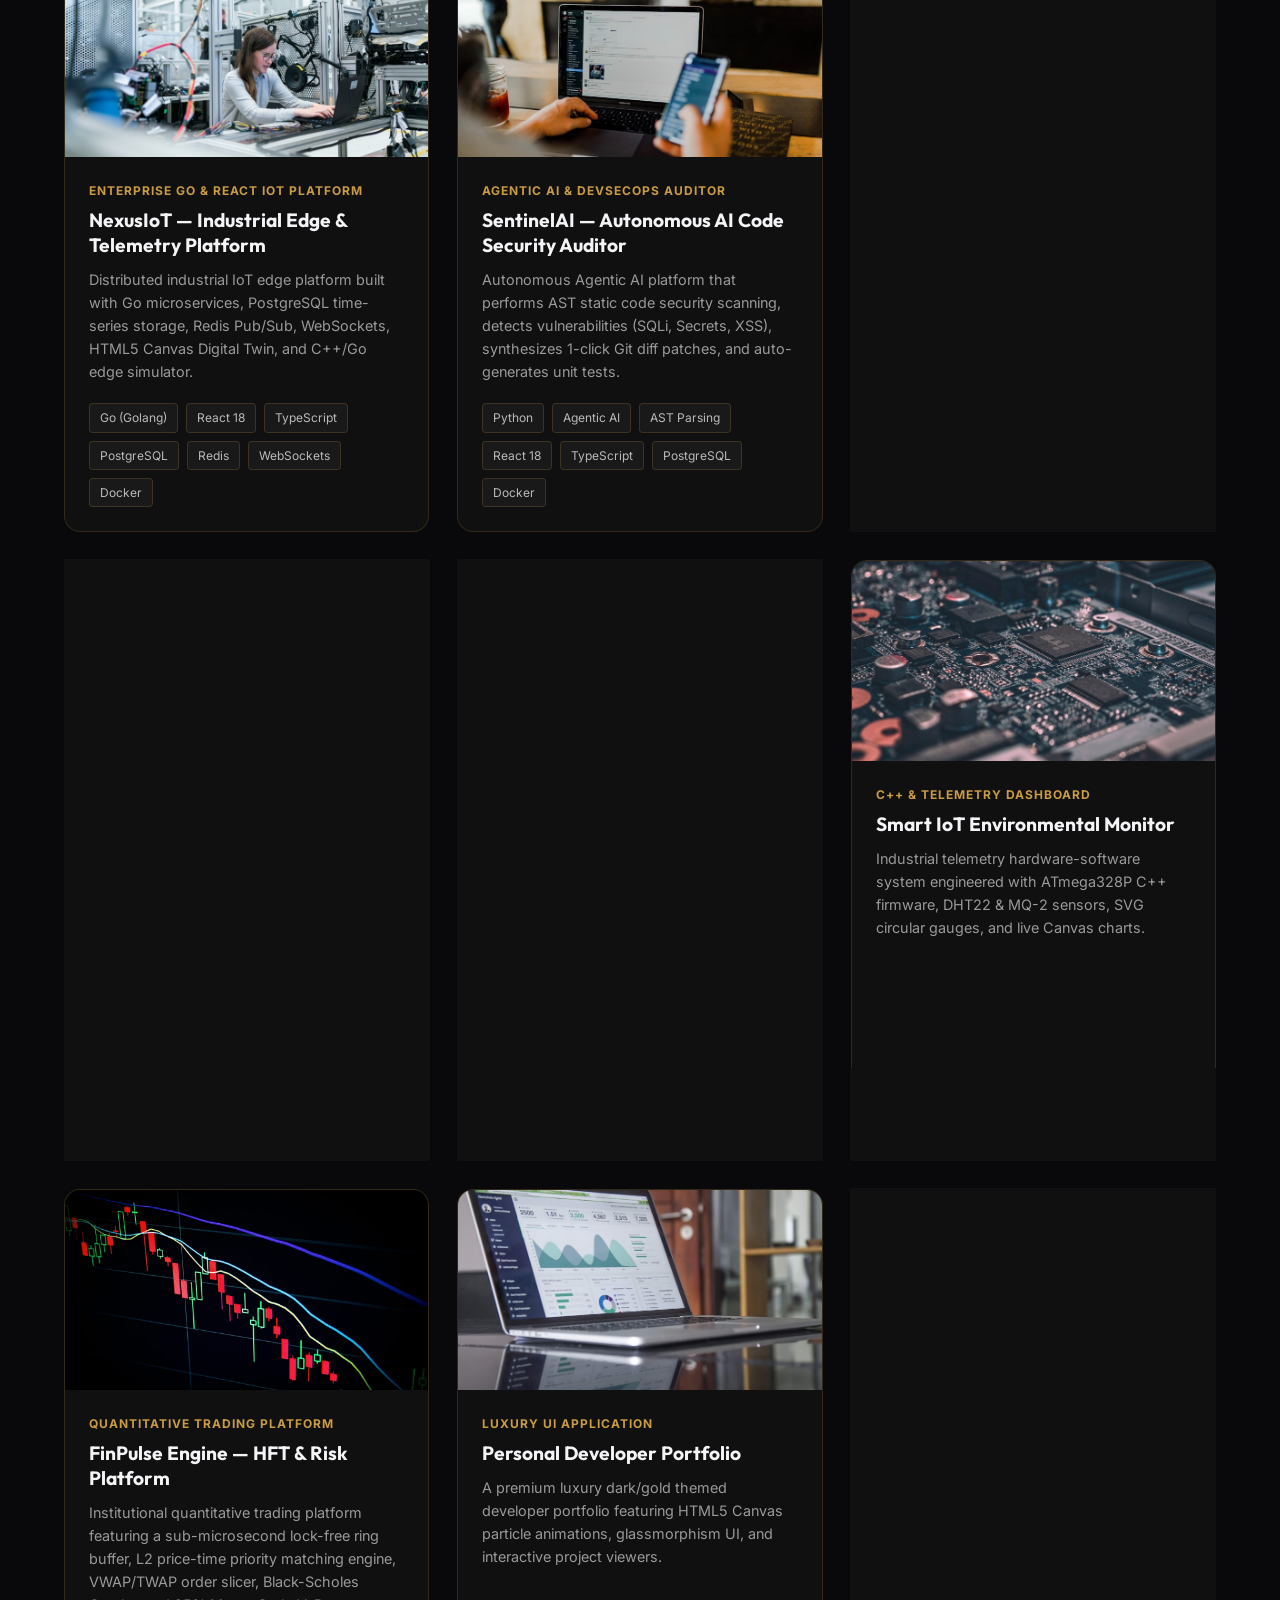
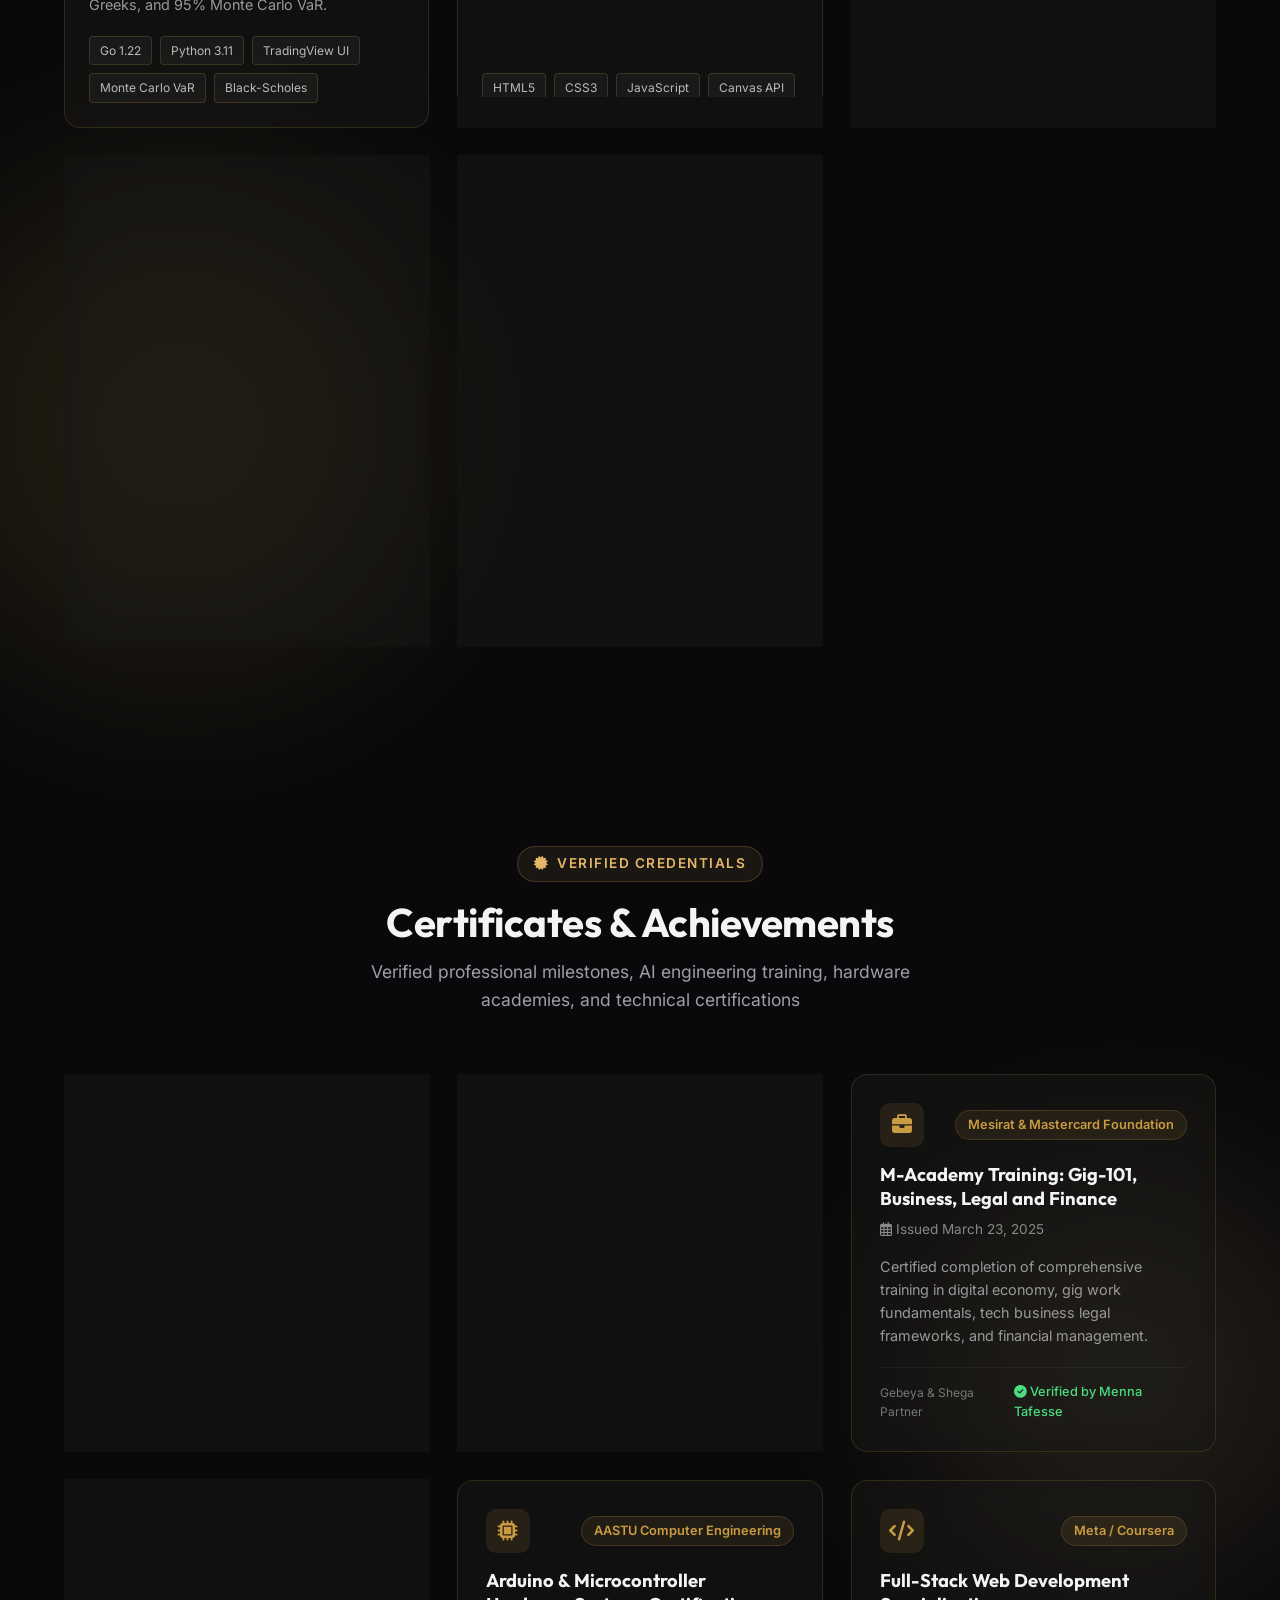
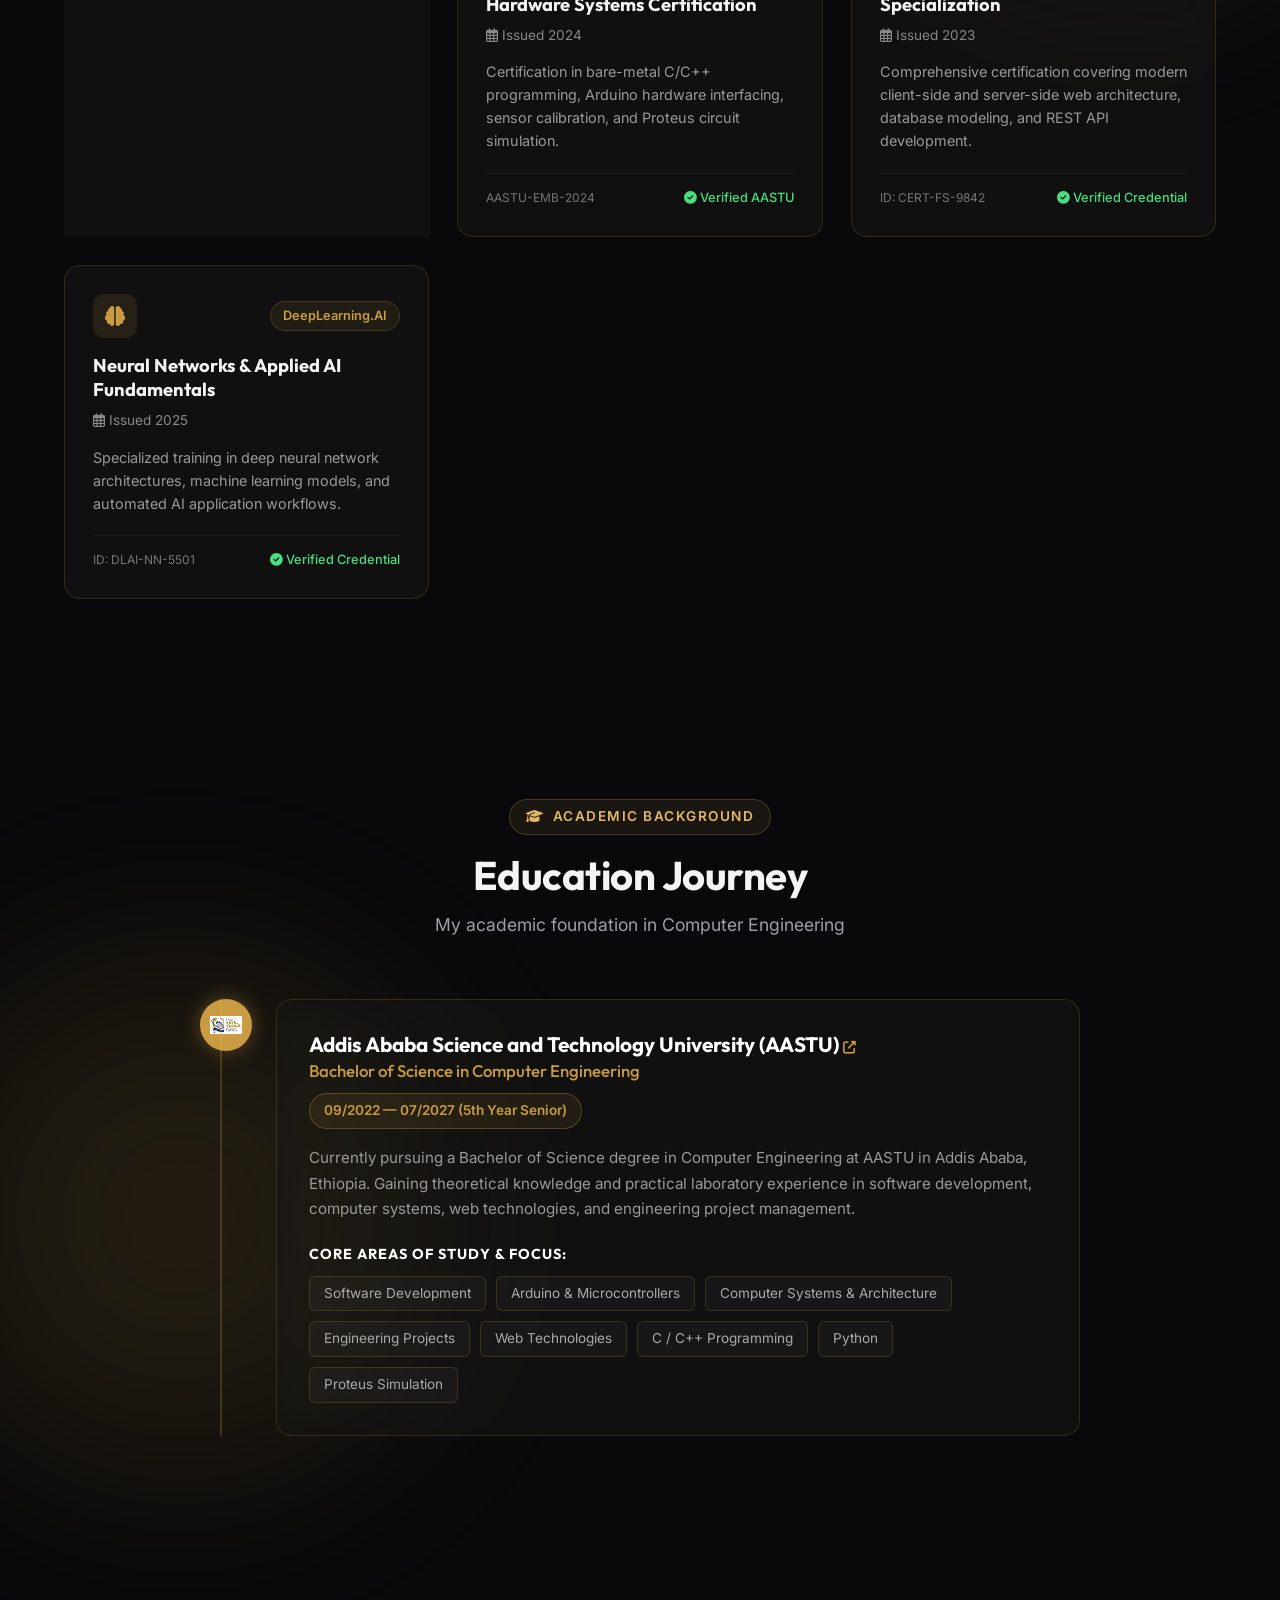
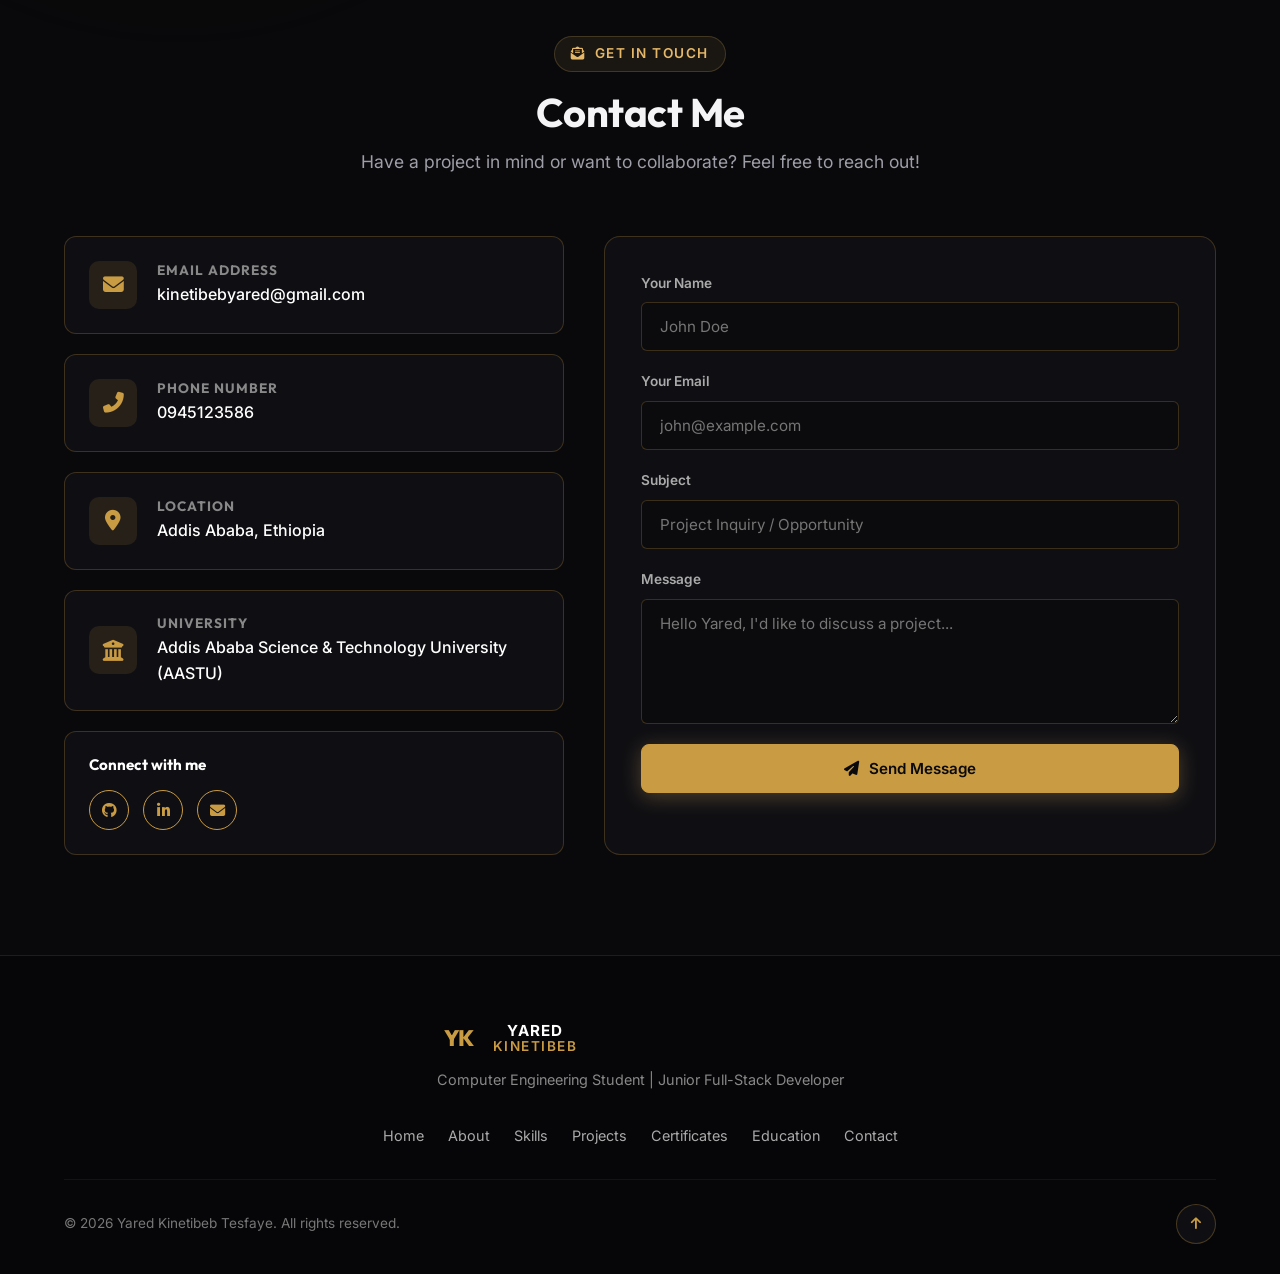
==== commit 75d3840a: "fix(script): fix closing braces in main.js terminal listener and bump cache buster to v10.0" ====
--- a/index.html
+++ b/index.html
@@ -17,9 +17,9 @@
   <!-- Font Awesome Icons -->
   <link rel="stylesheet" href="https://cdnjs.cloudflare.com/ajax/libs/font-awesome/6.5.1/css/all.min.css">
 
-  <!-- Custom Stylesheets (Cache Busted v9.0) -->
-  <link rel="stylesheet" href="css/main.css?v=9.0">
-  <link rel="stylesheet" href="css/components.css?v=9.0">
+  <!-- Custom Stylesheets (Cache Busted v10.0) -->
+  <link rel="stylesheet" href="css/main.css?v=10.0">
+  <link rel="stylesheet" href="css/components.css?v=10.0">
 </head>
 <body>
 
@@ -1101,8 +1101,8 @@
     </div>
   </div>
 
-  <!-- Scripts (Cache Busted v9.0) -->
-  <script src="js/particles.js?v=9.0"></script>
-  <script src="js/main.js?v=9.0"></script>
+  <!-- Scripts (Cache Busted v10.0) -->
+  <script src="js/particles.js?v=10.0"></script>
+  <script src="js/main.js?v=10.0"></script>
 </body>
 </html>
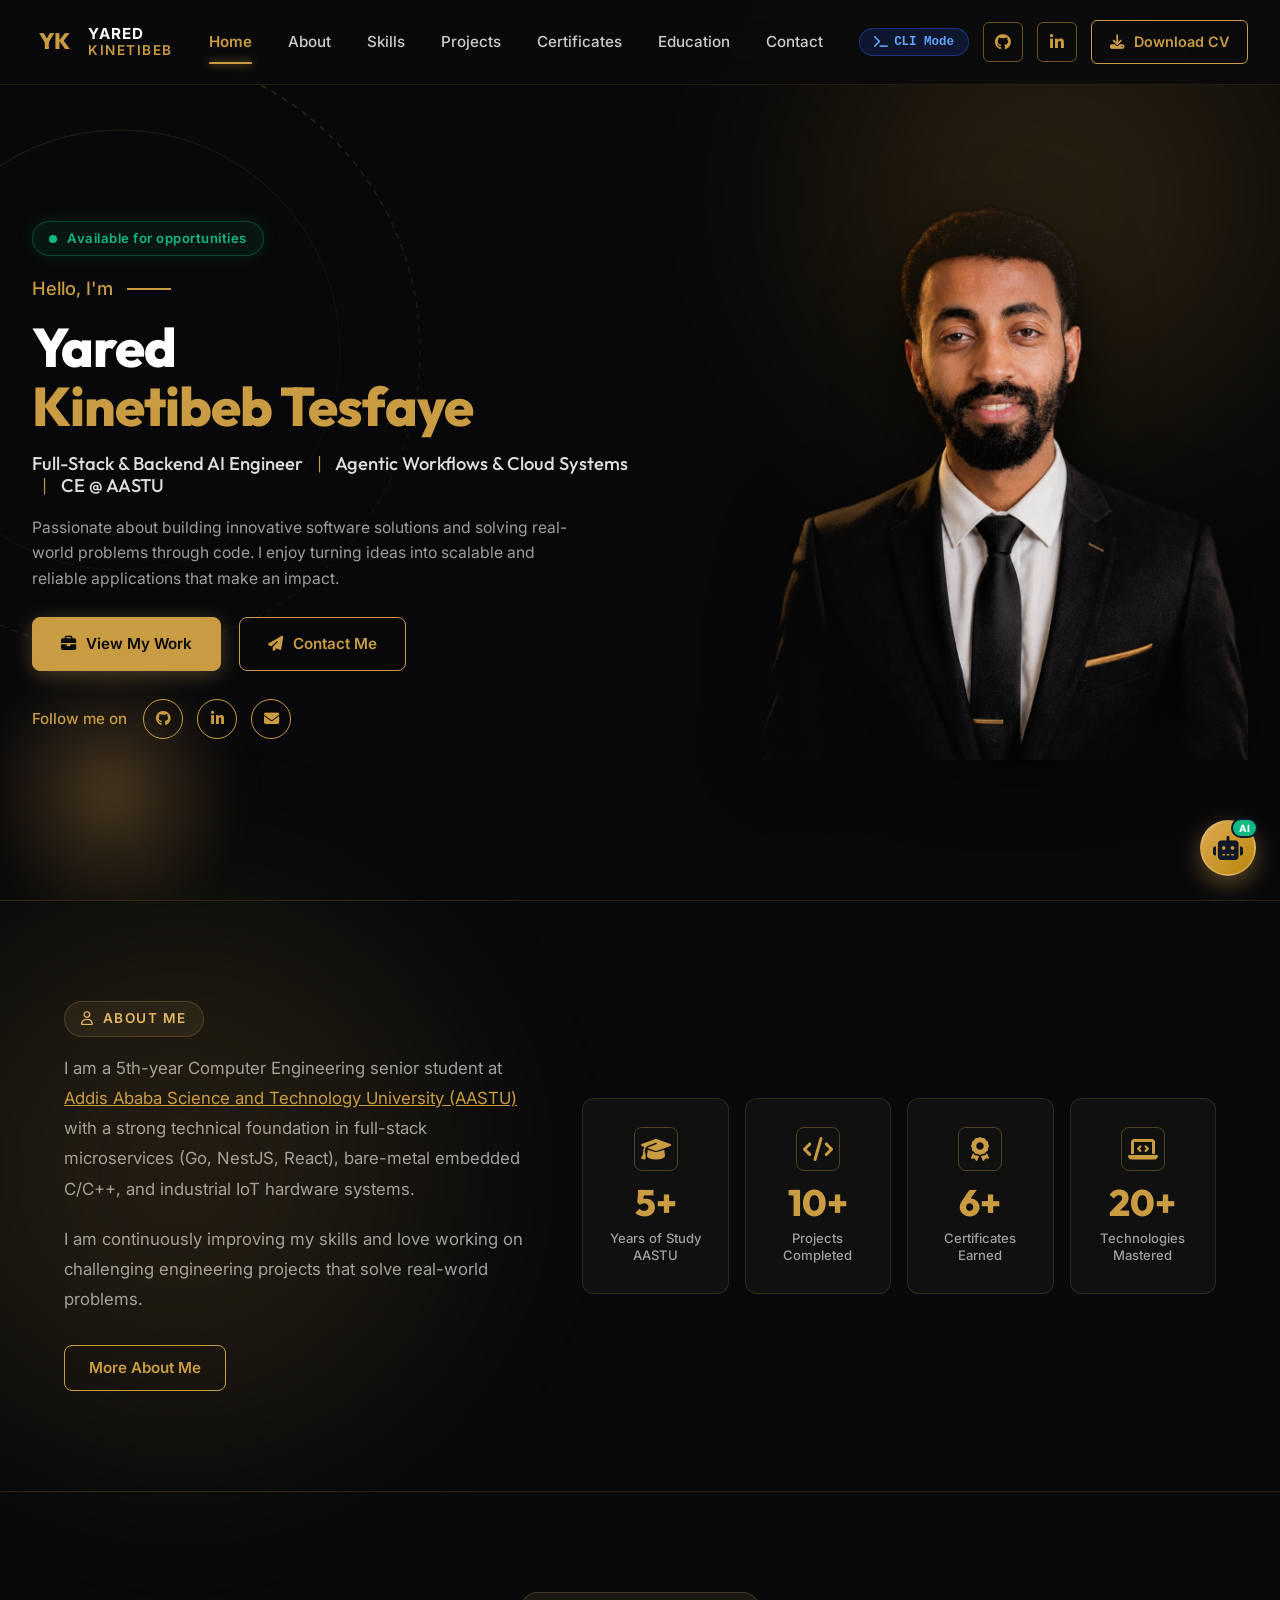
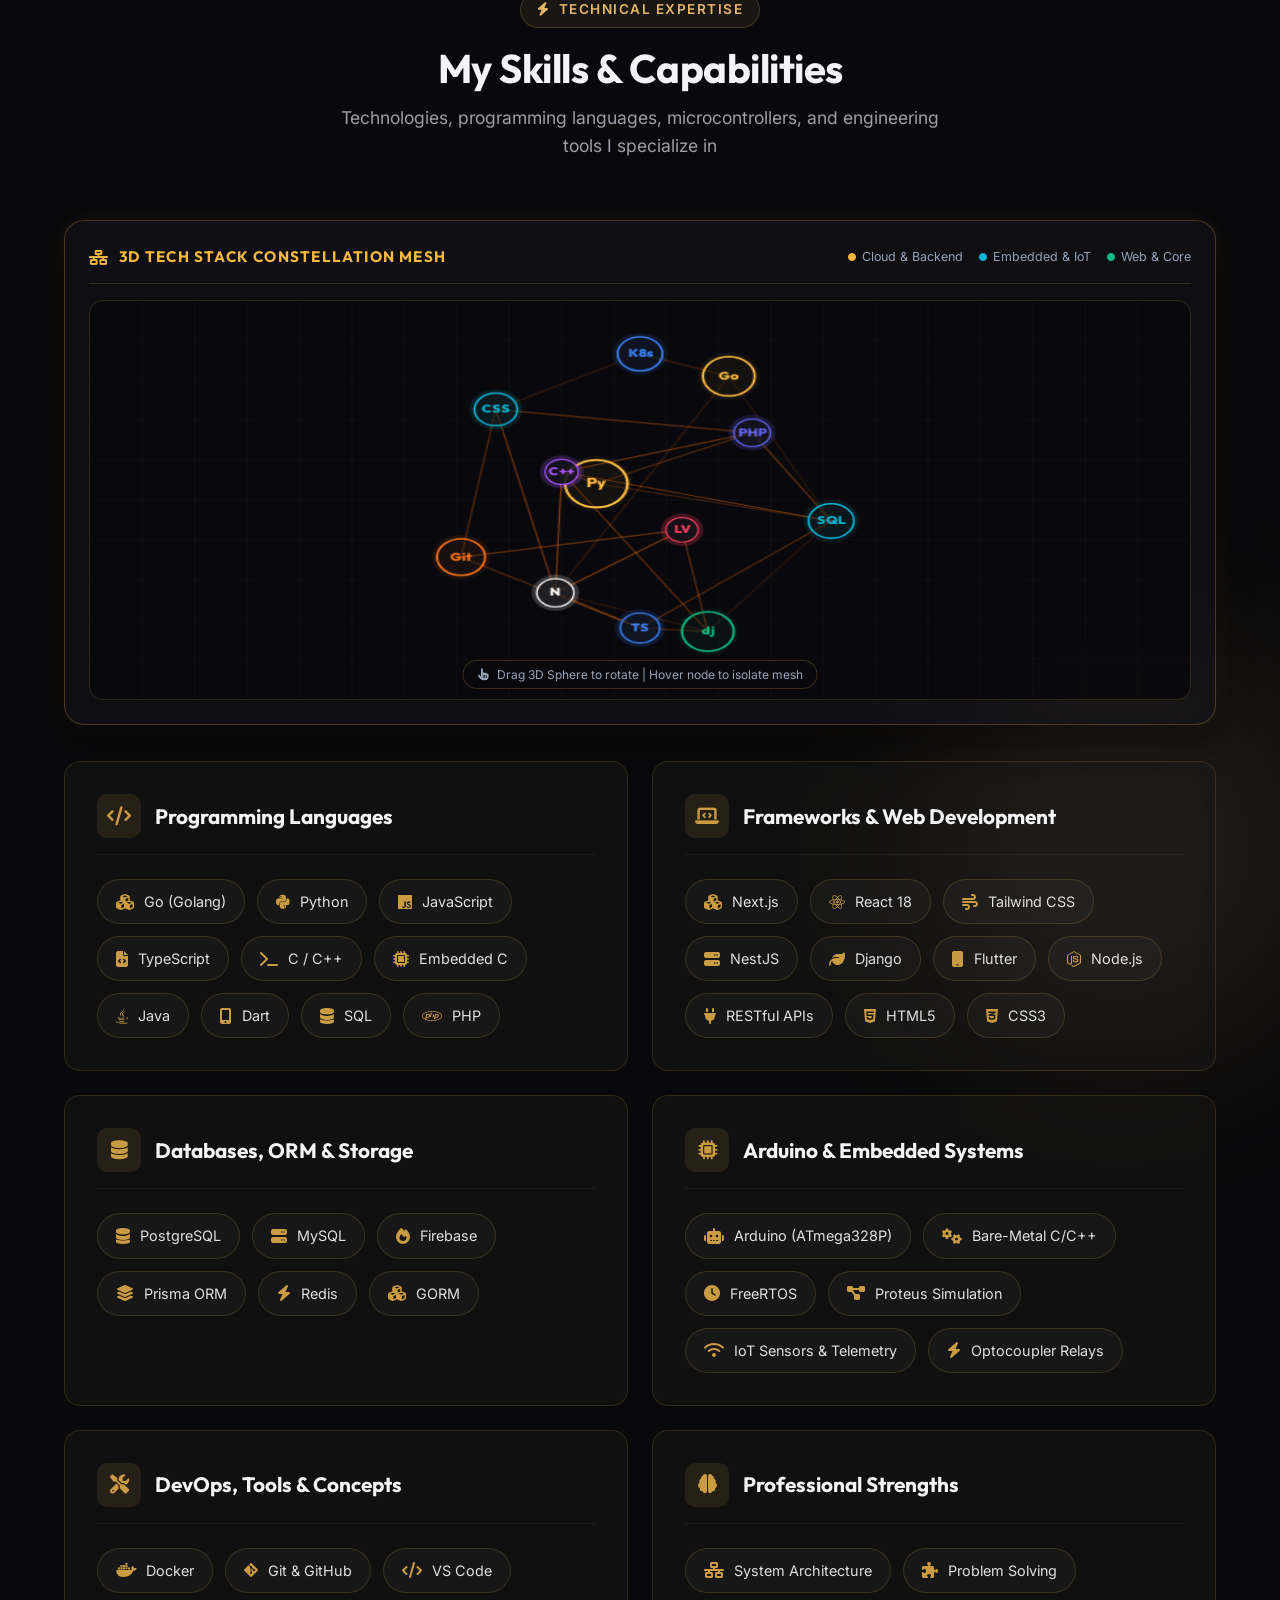
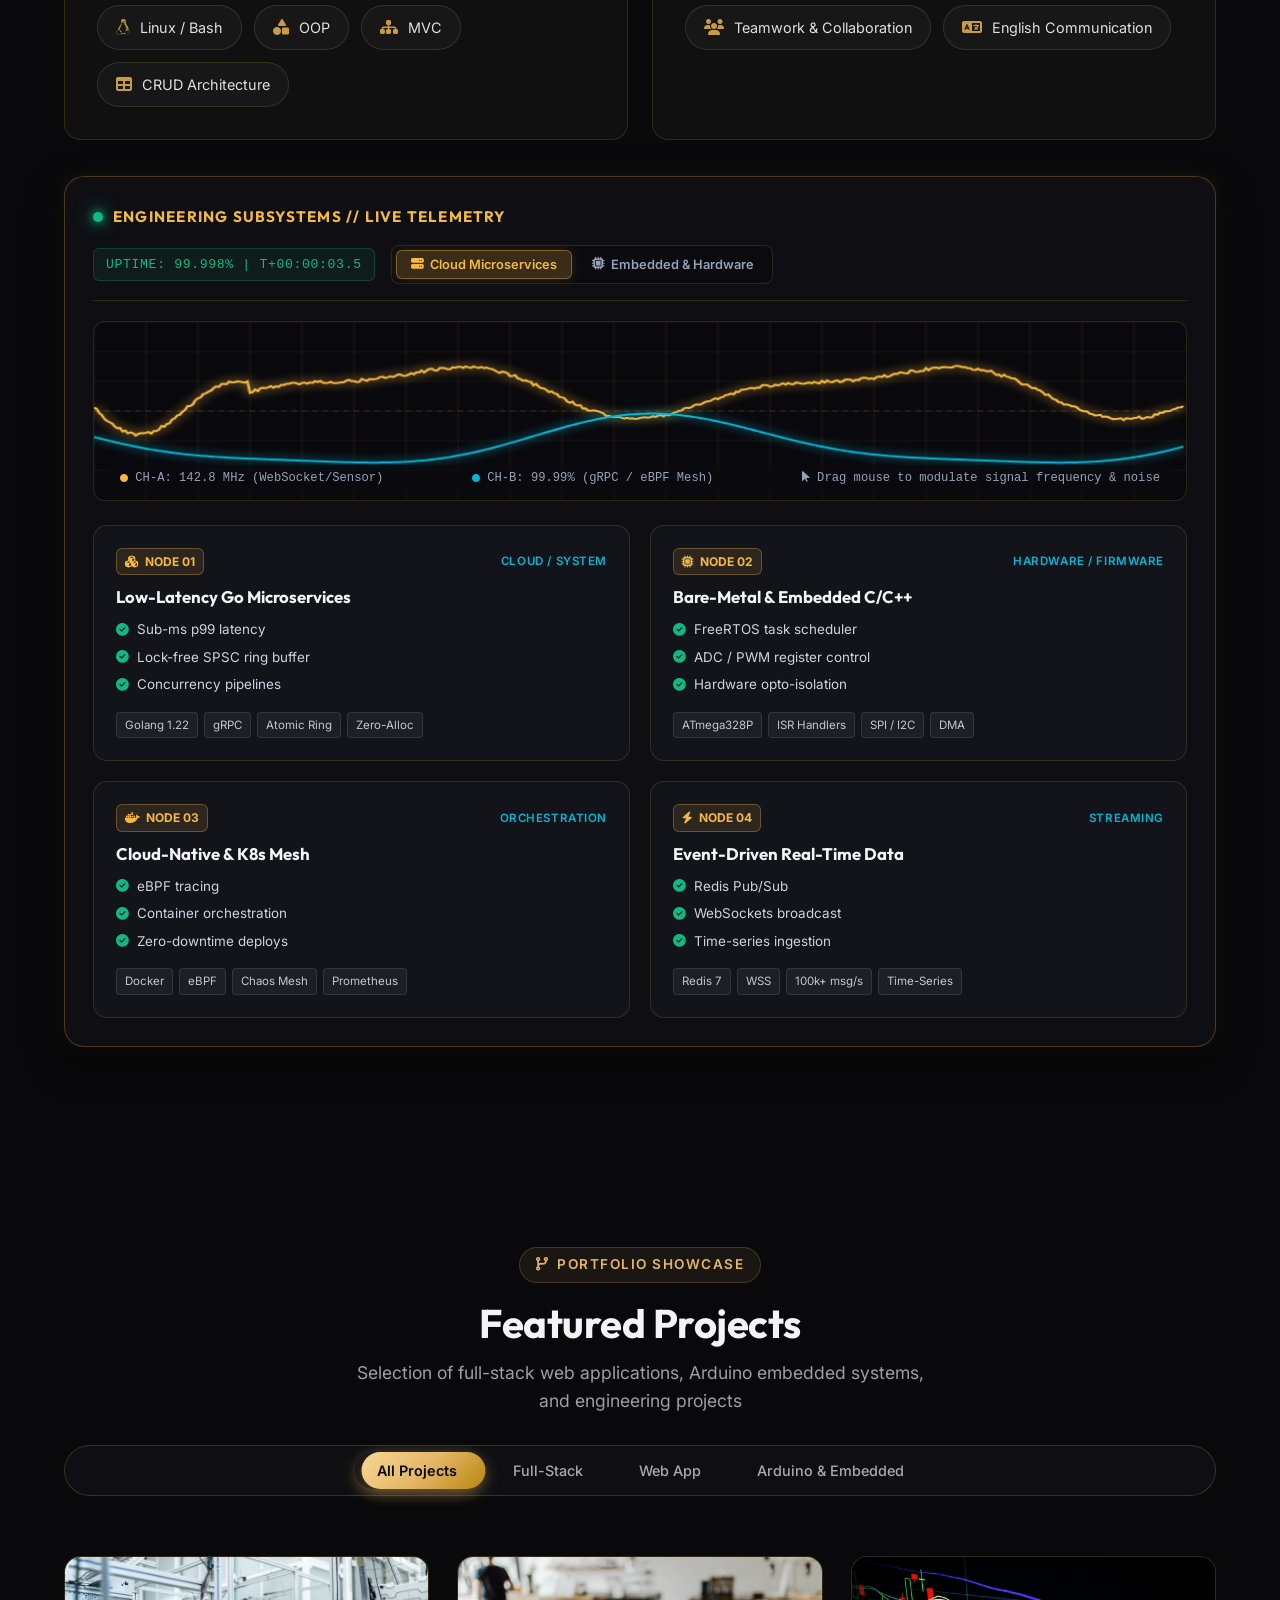
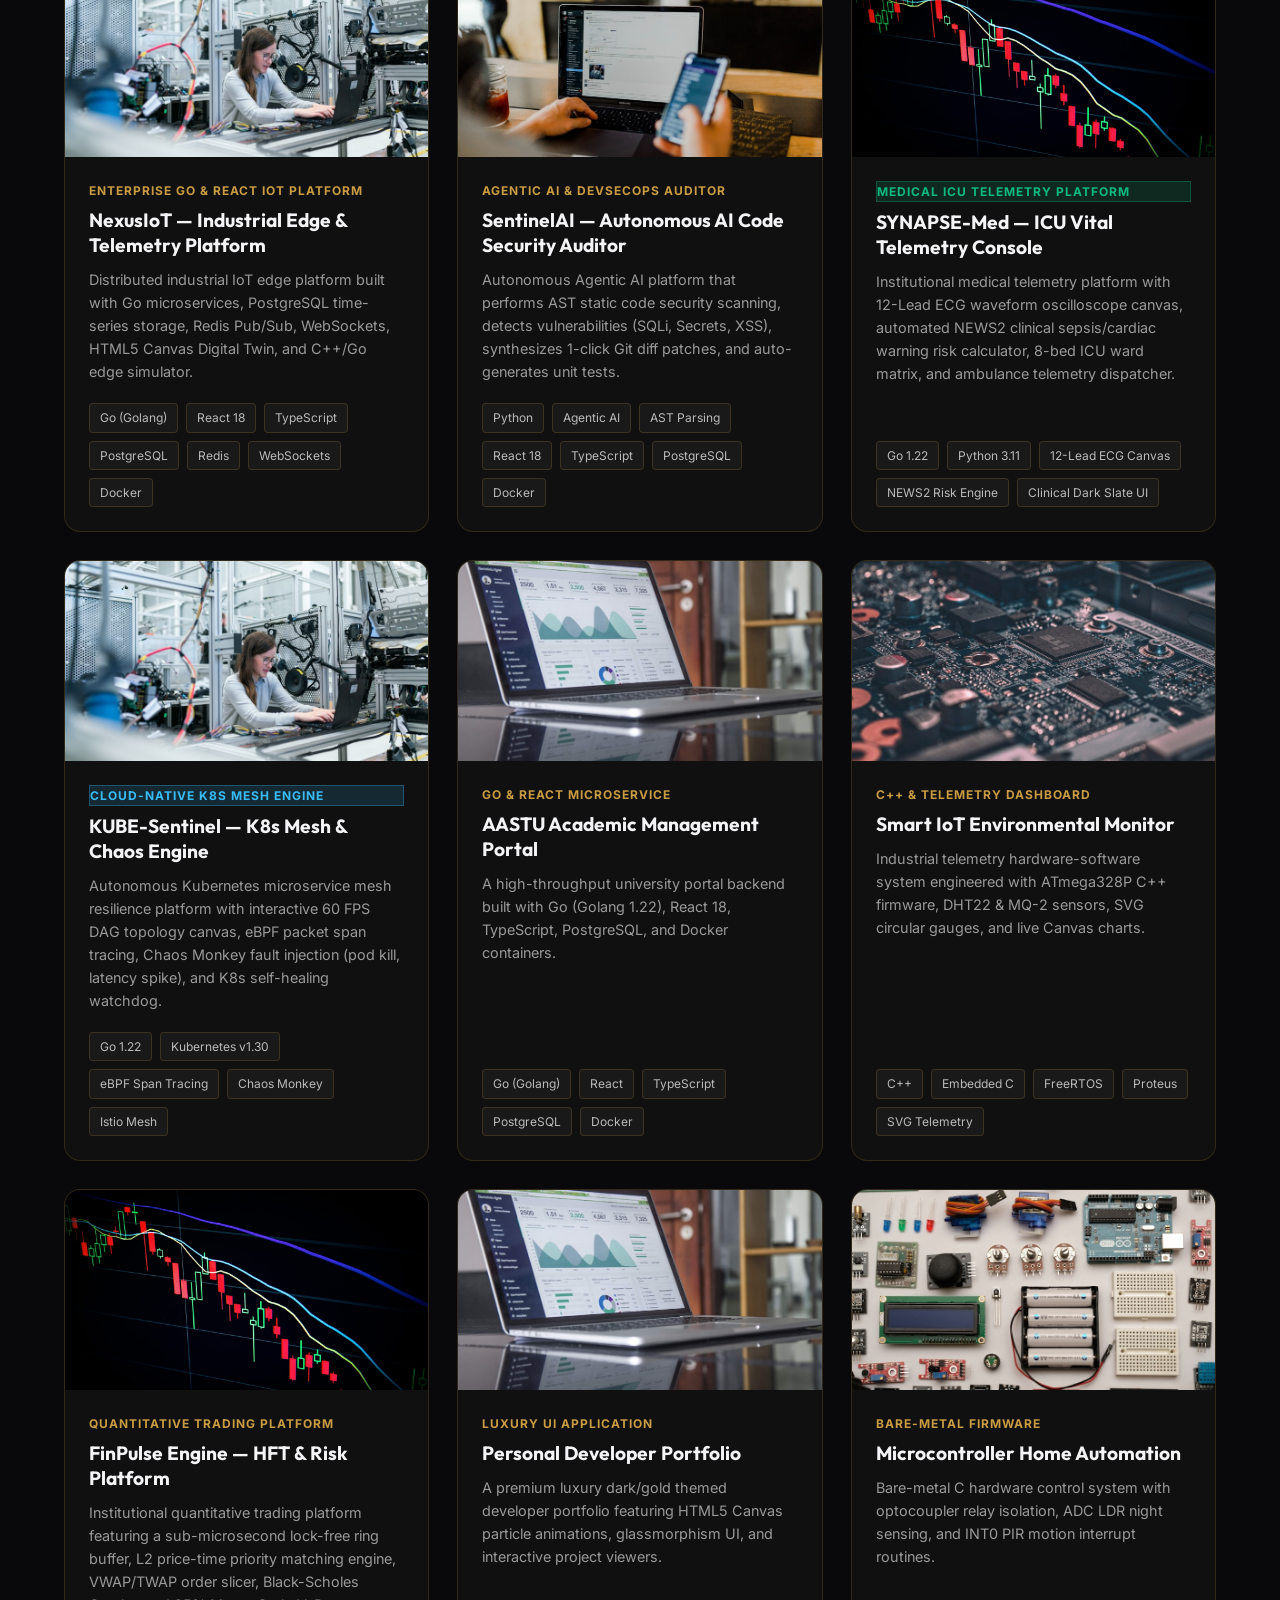
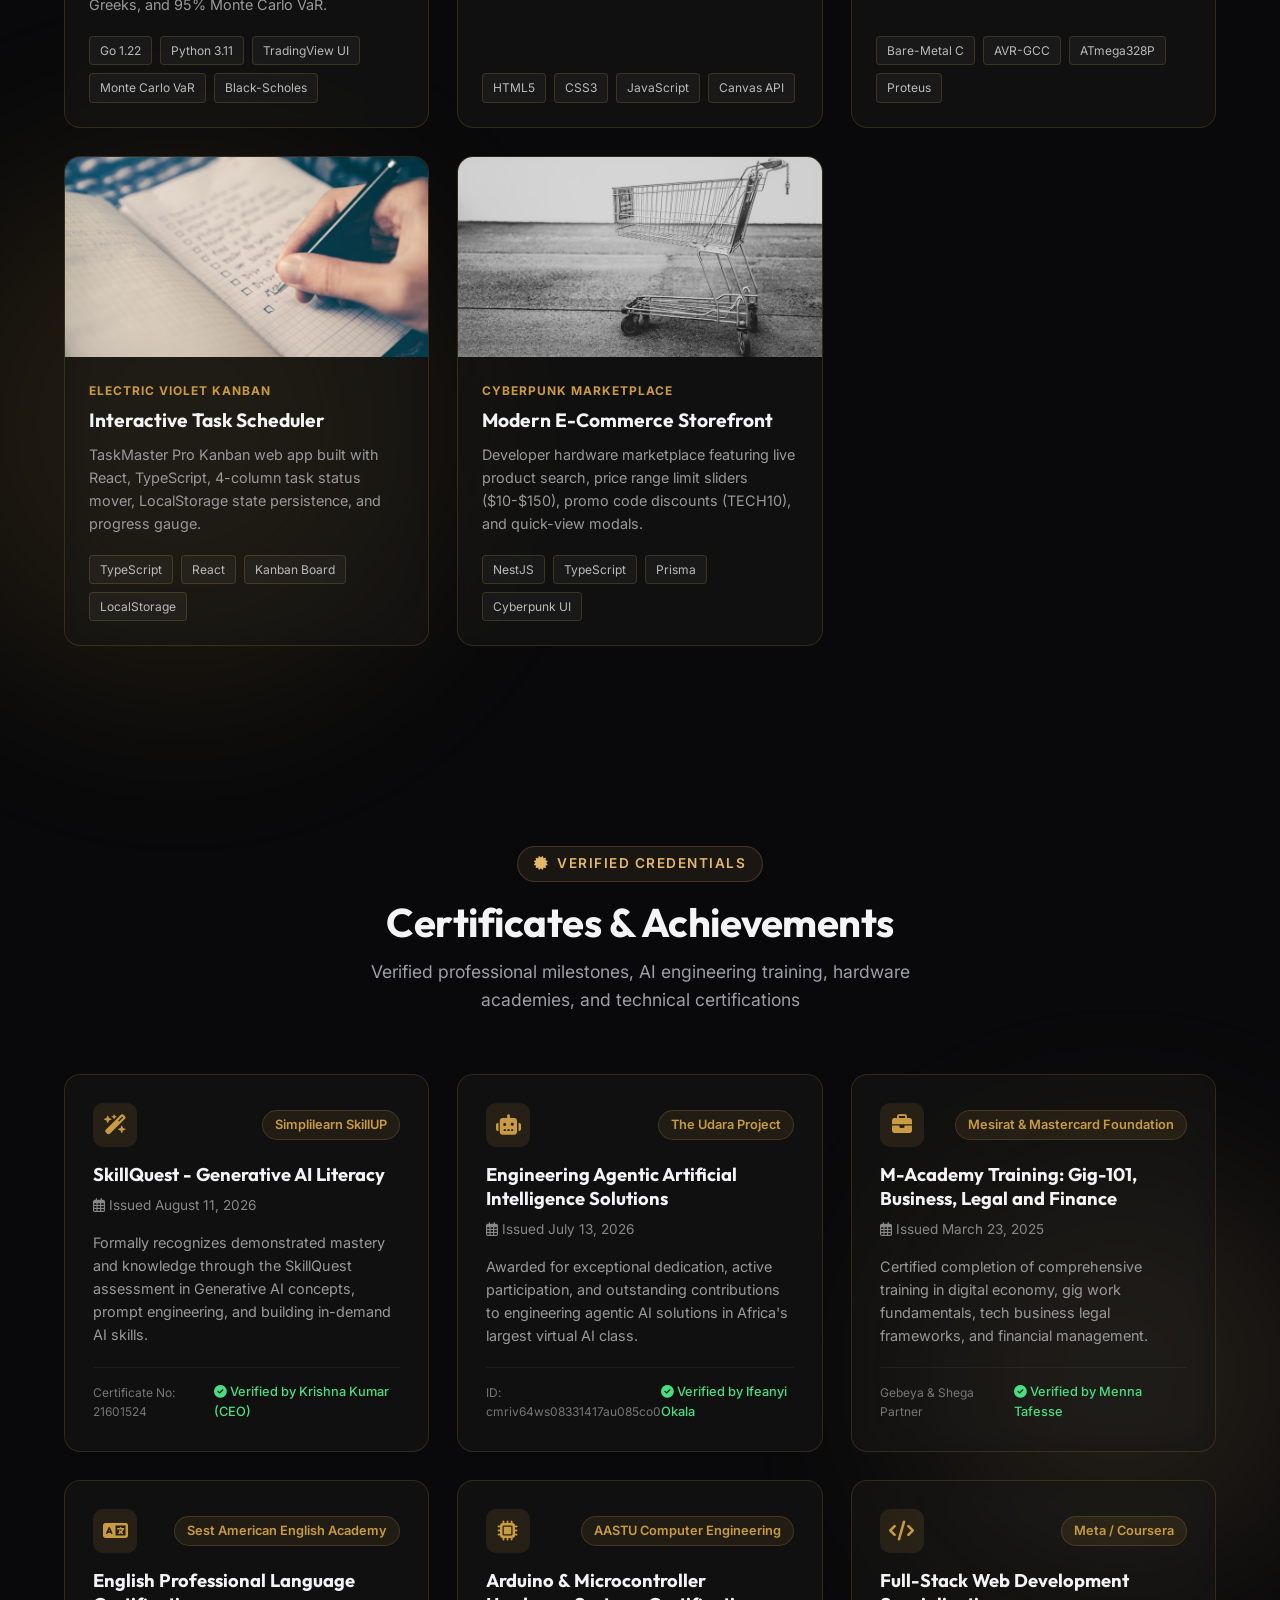
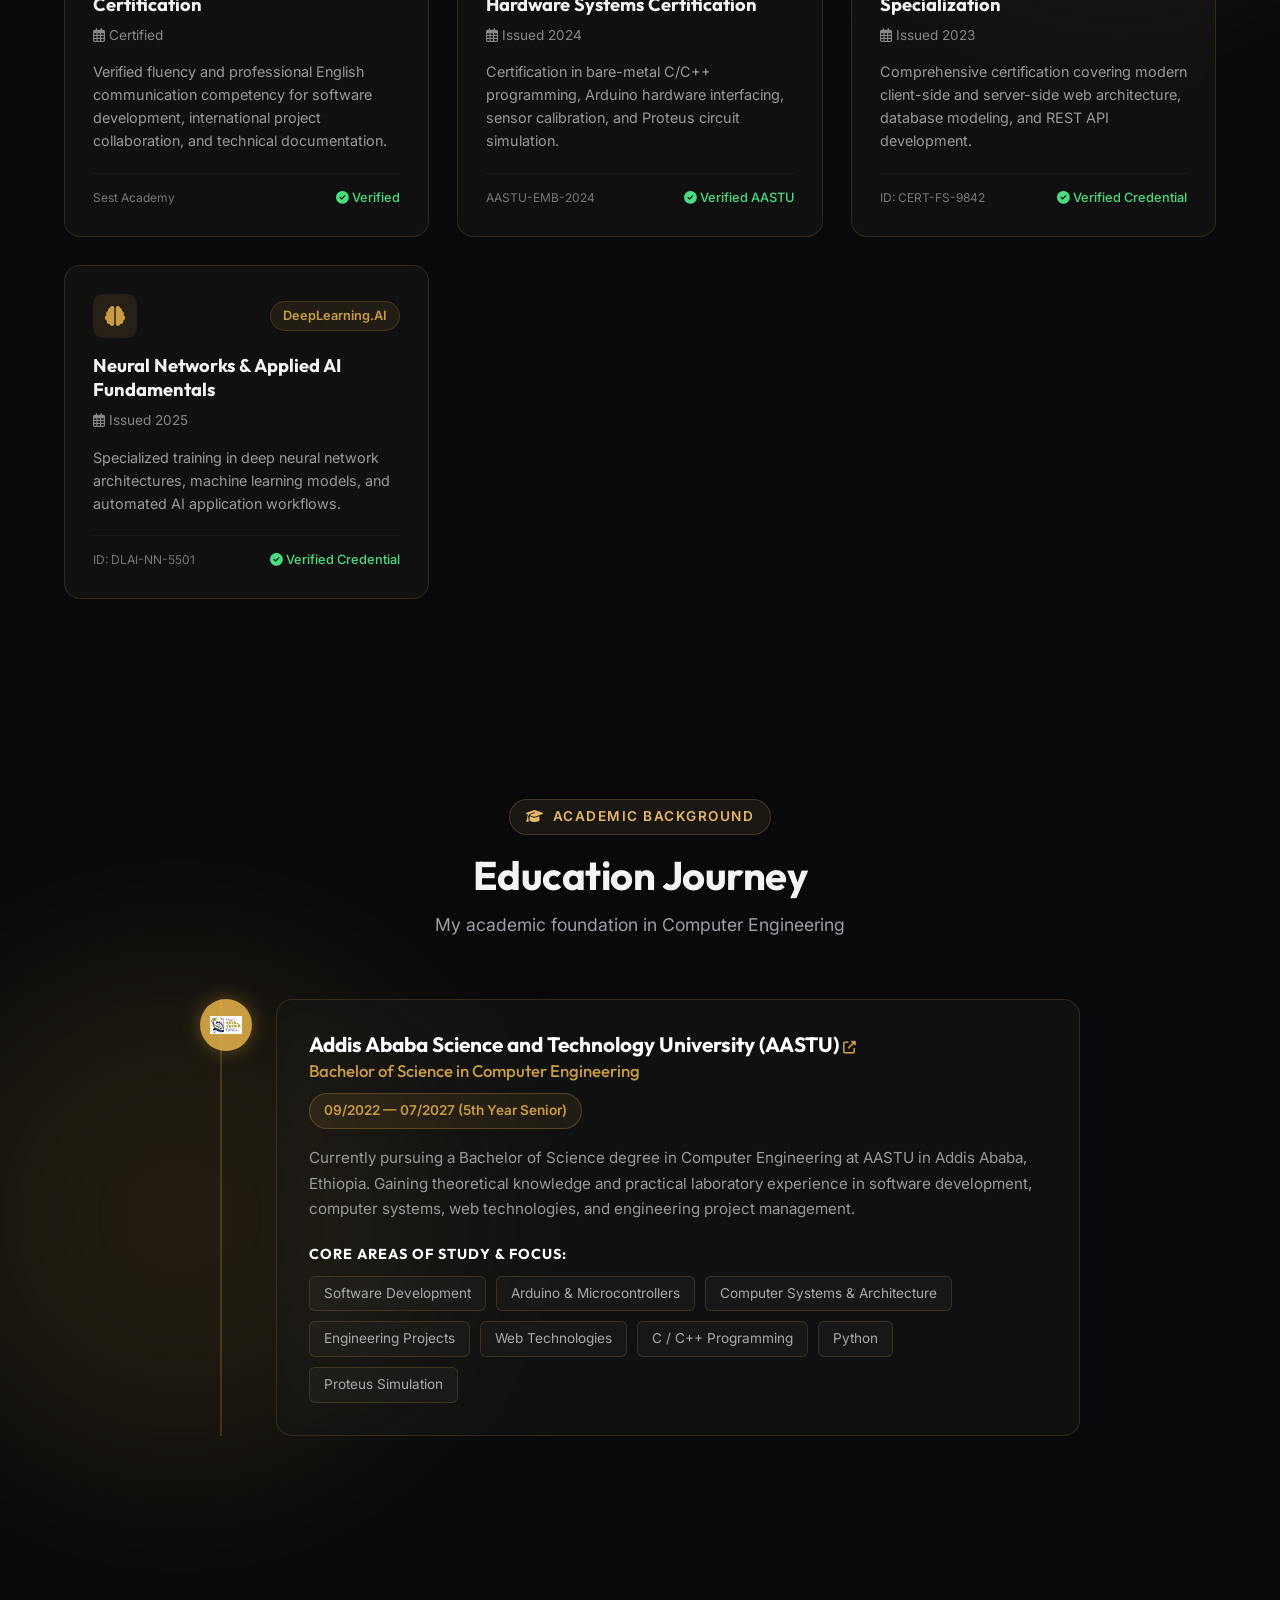
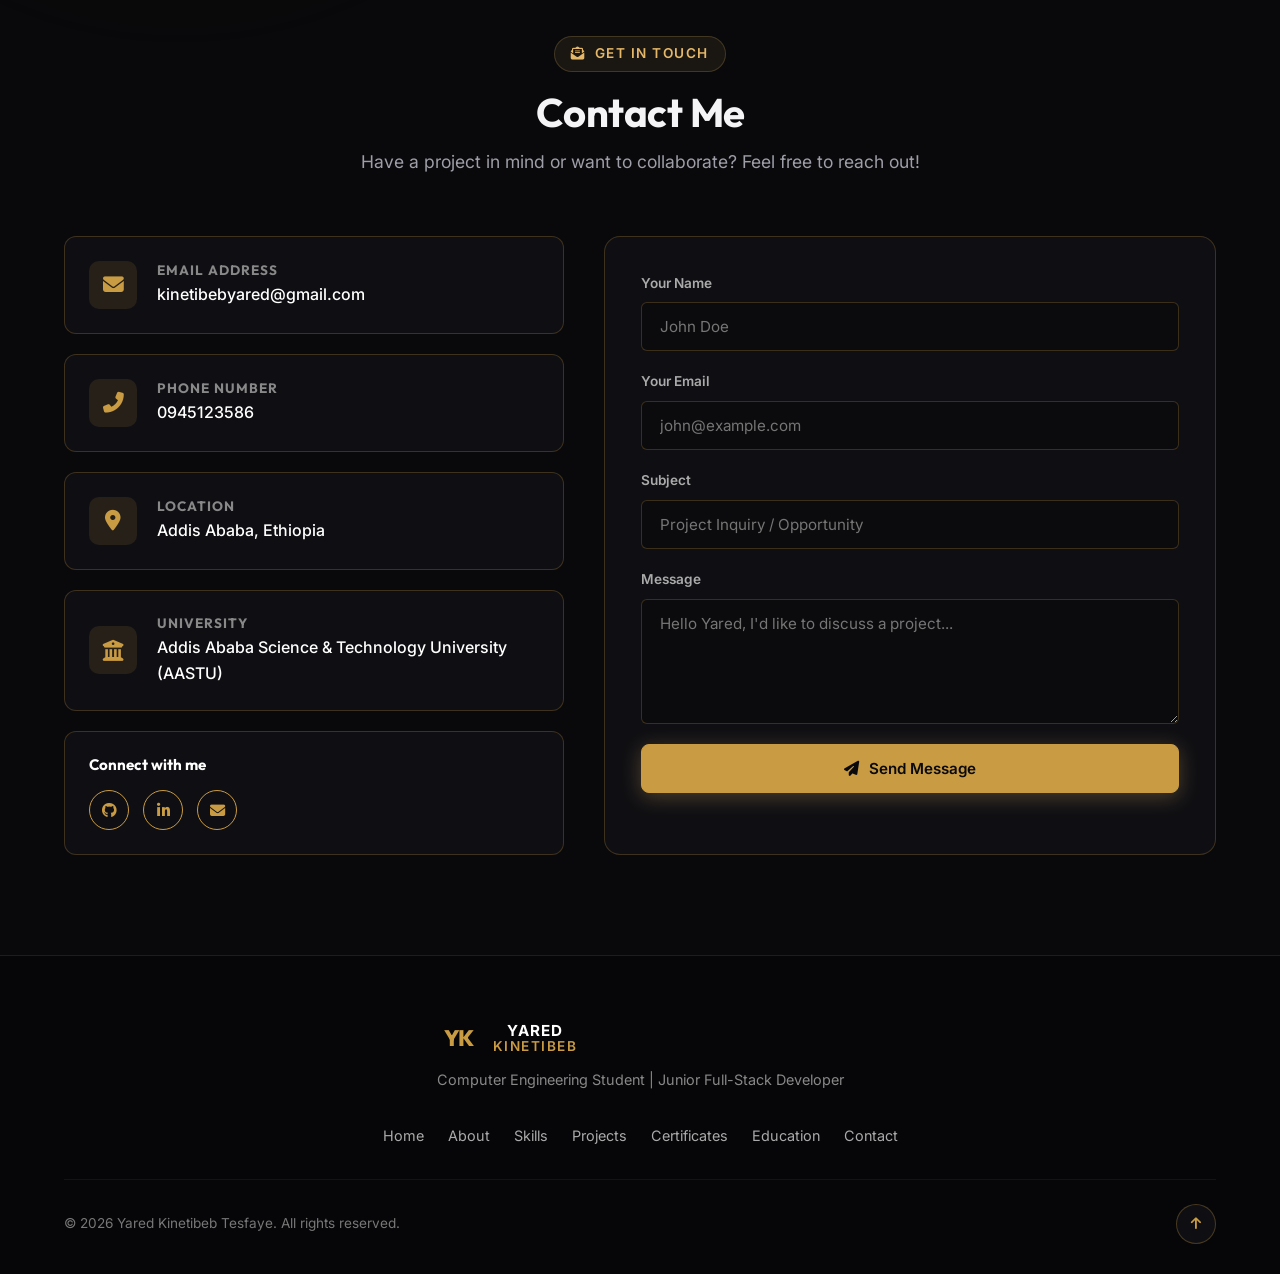
==== commit 260d3ae4: "perf(constellation): optimize 60 FPS rendering and update 3D wireframe lattice to match reference de" ====
--- a/index.html
+++ b/index.html
@@ -17,9 +17,9 @@
   <!-- Font Awesome Icons -->
   <link rel="stylesheet" href="https://cdnjs.cloudflare.com/ajax/libs/font-awesome/6.5.1/css/all.min.css">
 
-  <!-- Custom Stylesheets (Cache Busted v10.0) -->
-  <link rel="stylesheet" href="css/main.css?v=10.0">
-  <link rel="stylesheet" href="css/components.css?v=10.0">
+  <!-- Custom Stylesheets (Cache Busted v11.0) -->
+  <link rel="stylesheet" href="css/main.css?v=11.0">
+  <link rel="stylesheet" href="css/components.css?v=11.0">
 </head>
 <body>
 
@@ -1101,8 +1101,8 @@
     </div>
   </div>
 
-  <!-- Scripts (Cache Busted v10.0) -->
-  <script src="js/particles.js?v=10.0"></script>
-  <script src="js/main.js?v=10.0"></script>
+  <!-- Scripts (Cache Busted v11.0) -->
+  <script src="js/particles.js?v=11.0"></script>
+  <script src="js/main.js?v=11.0"></script>
 </body>
 </html>
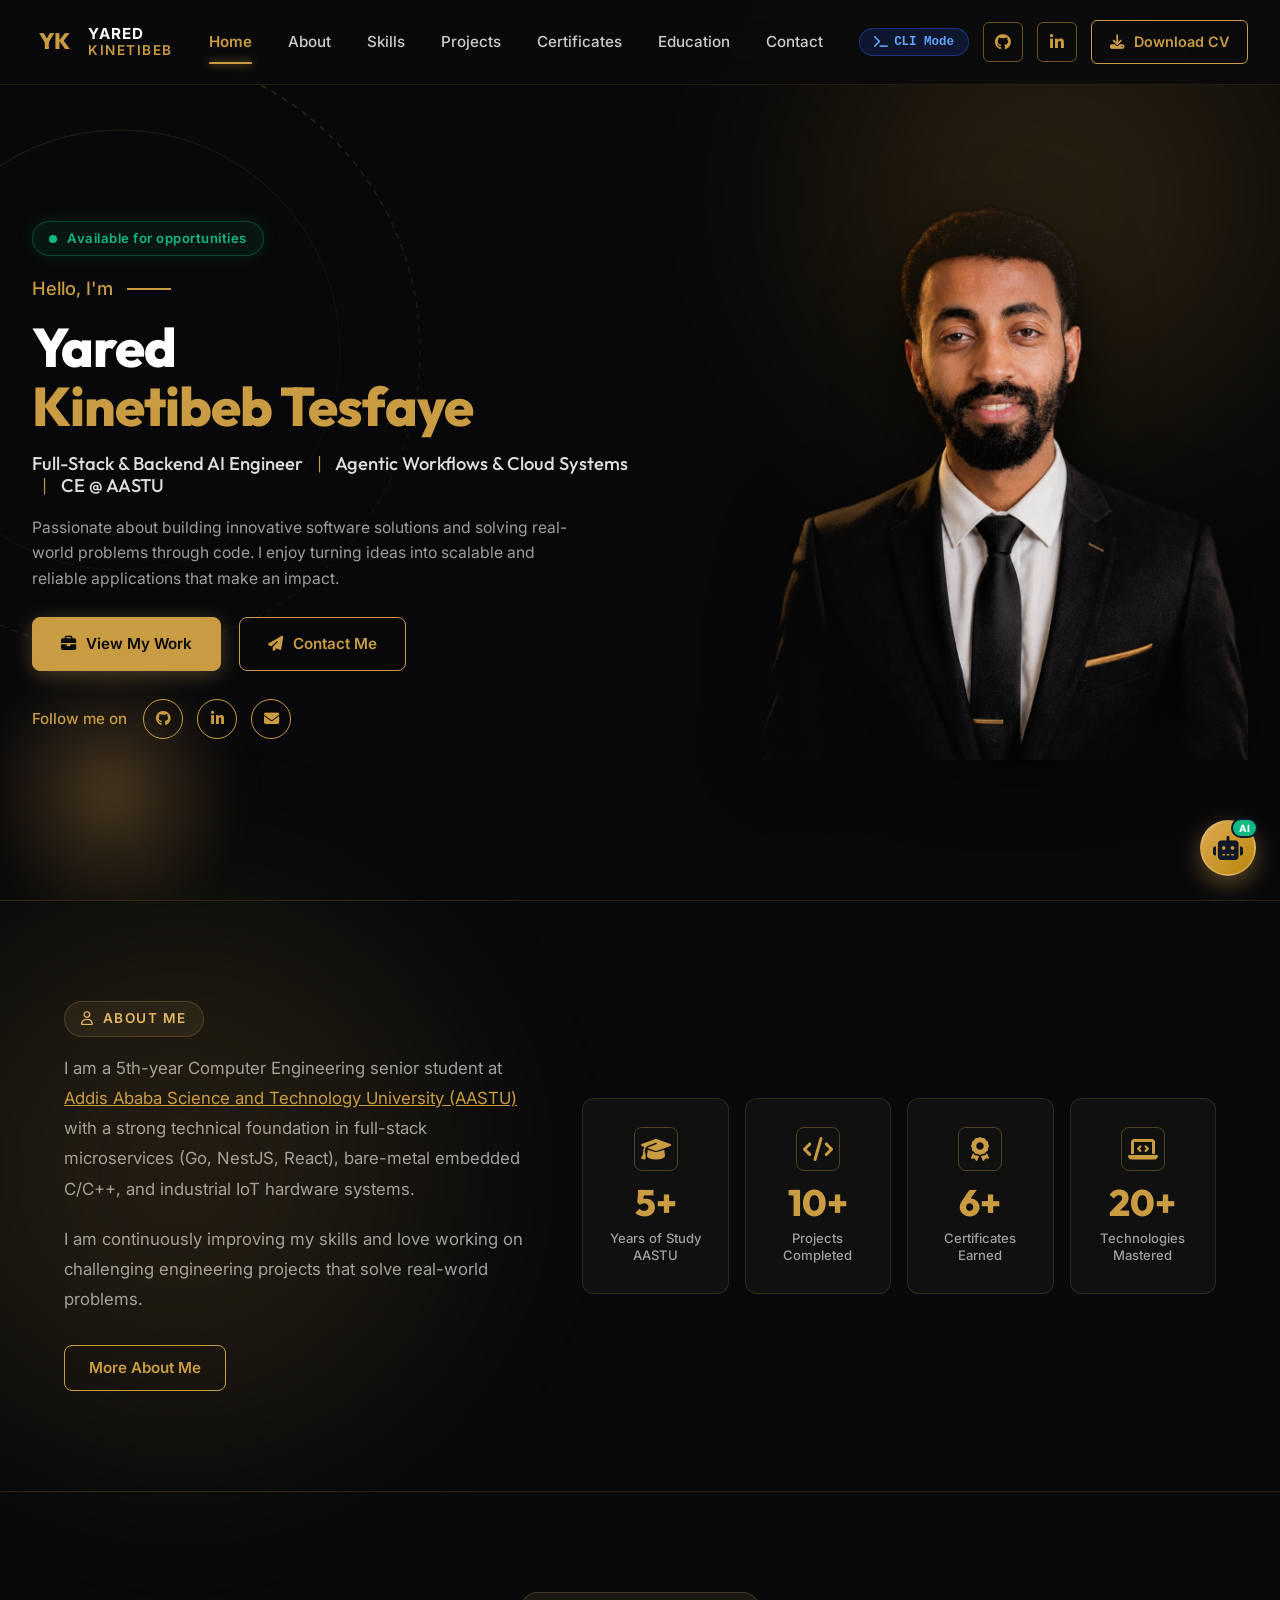
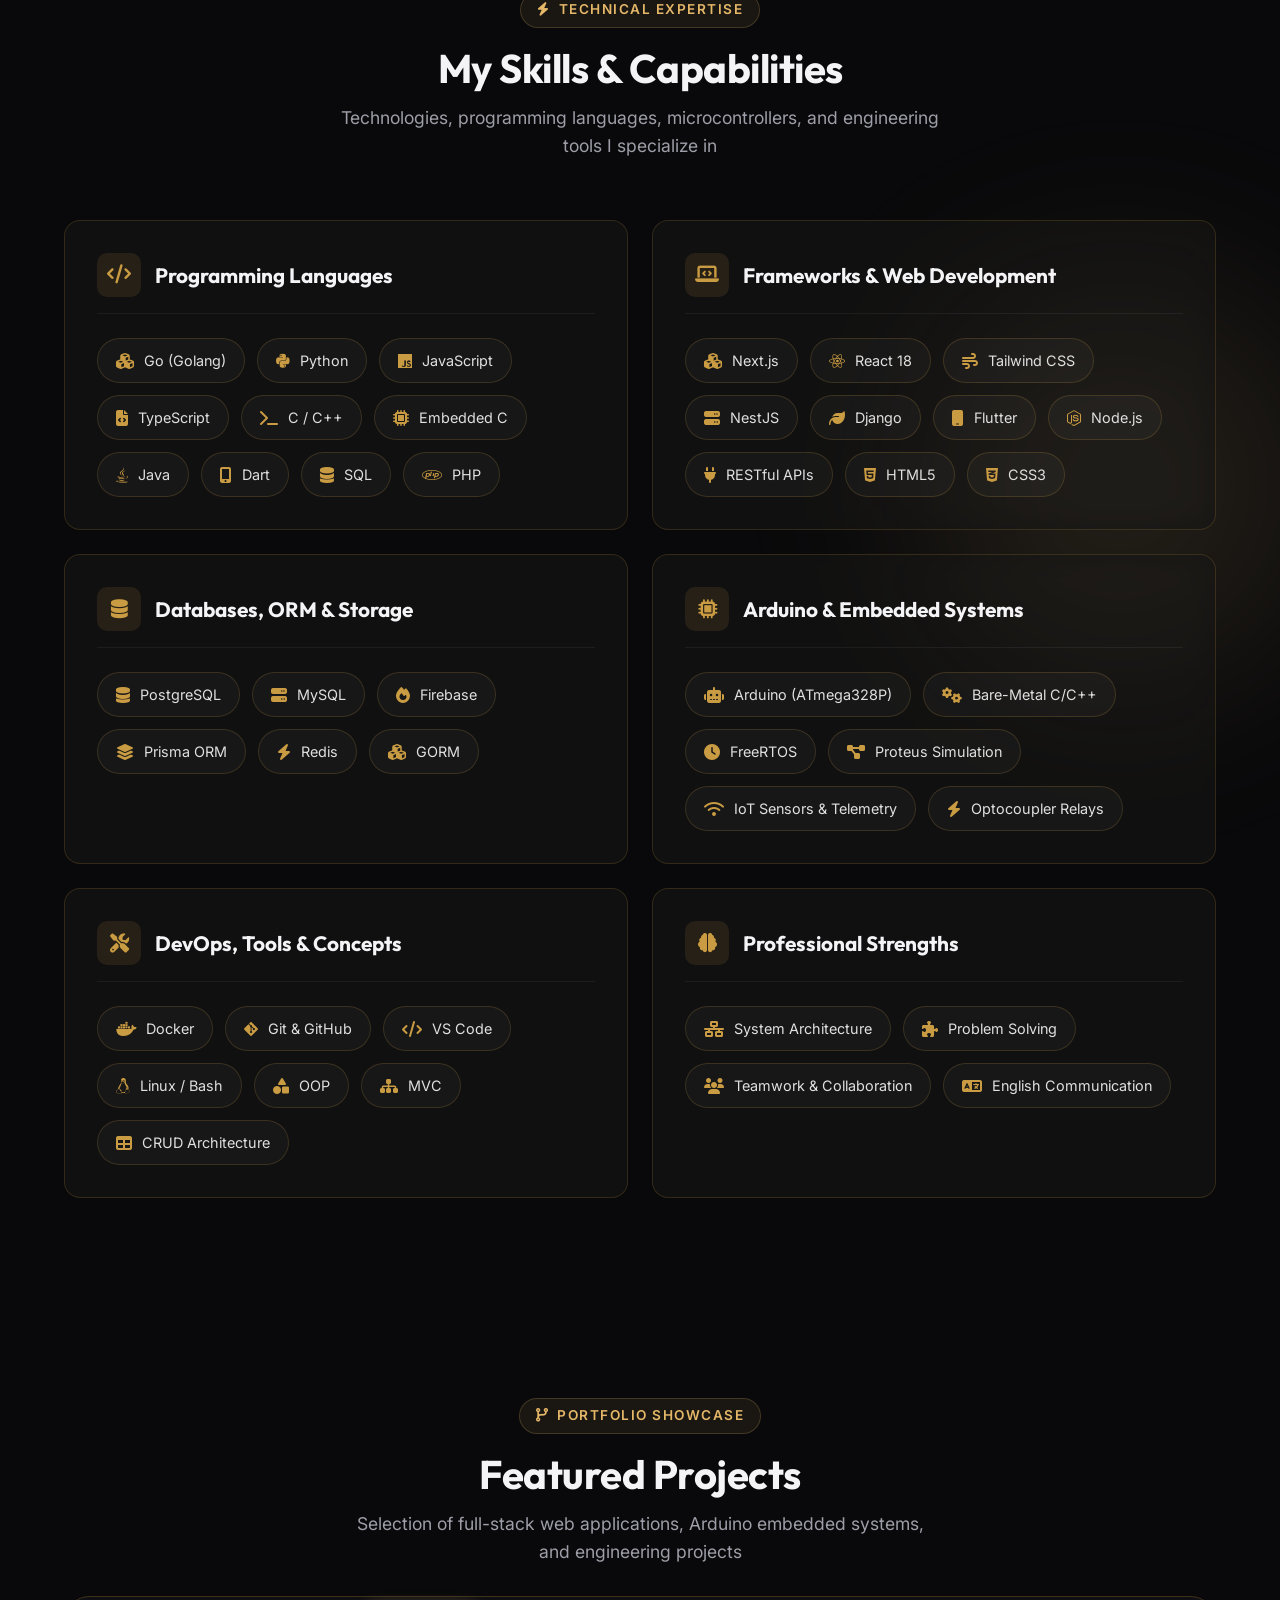
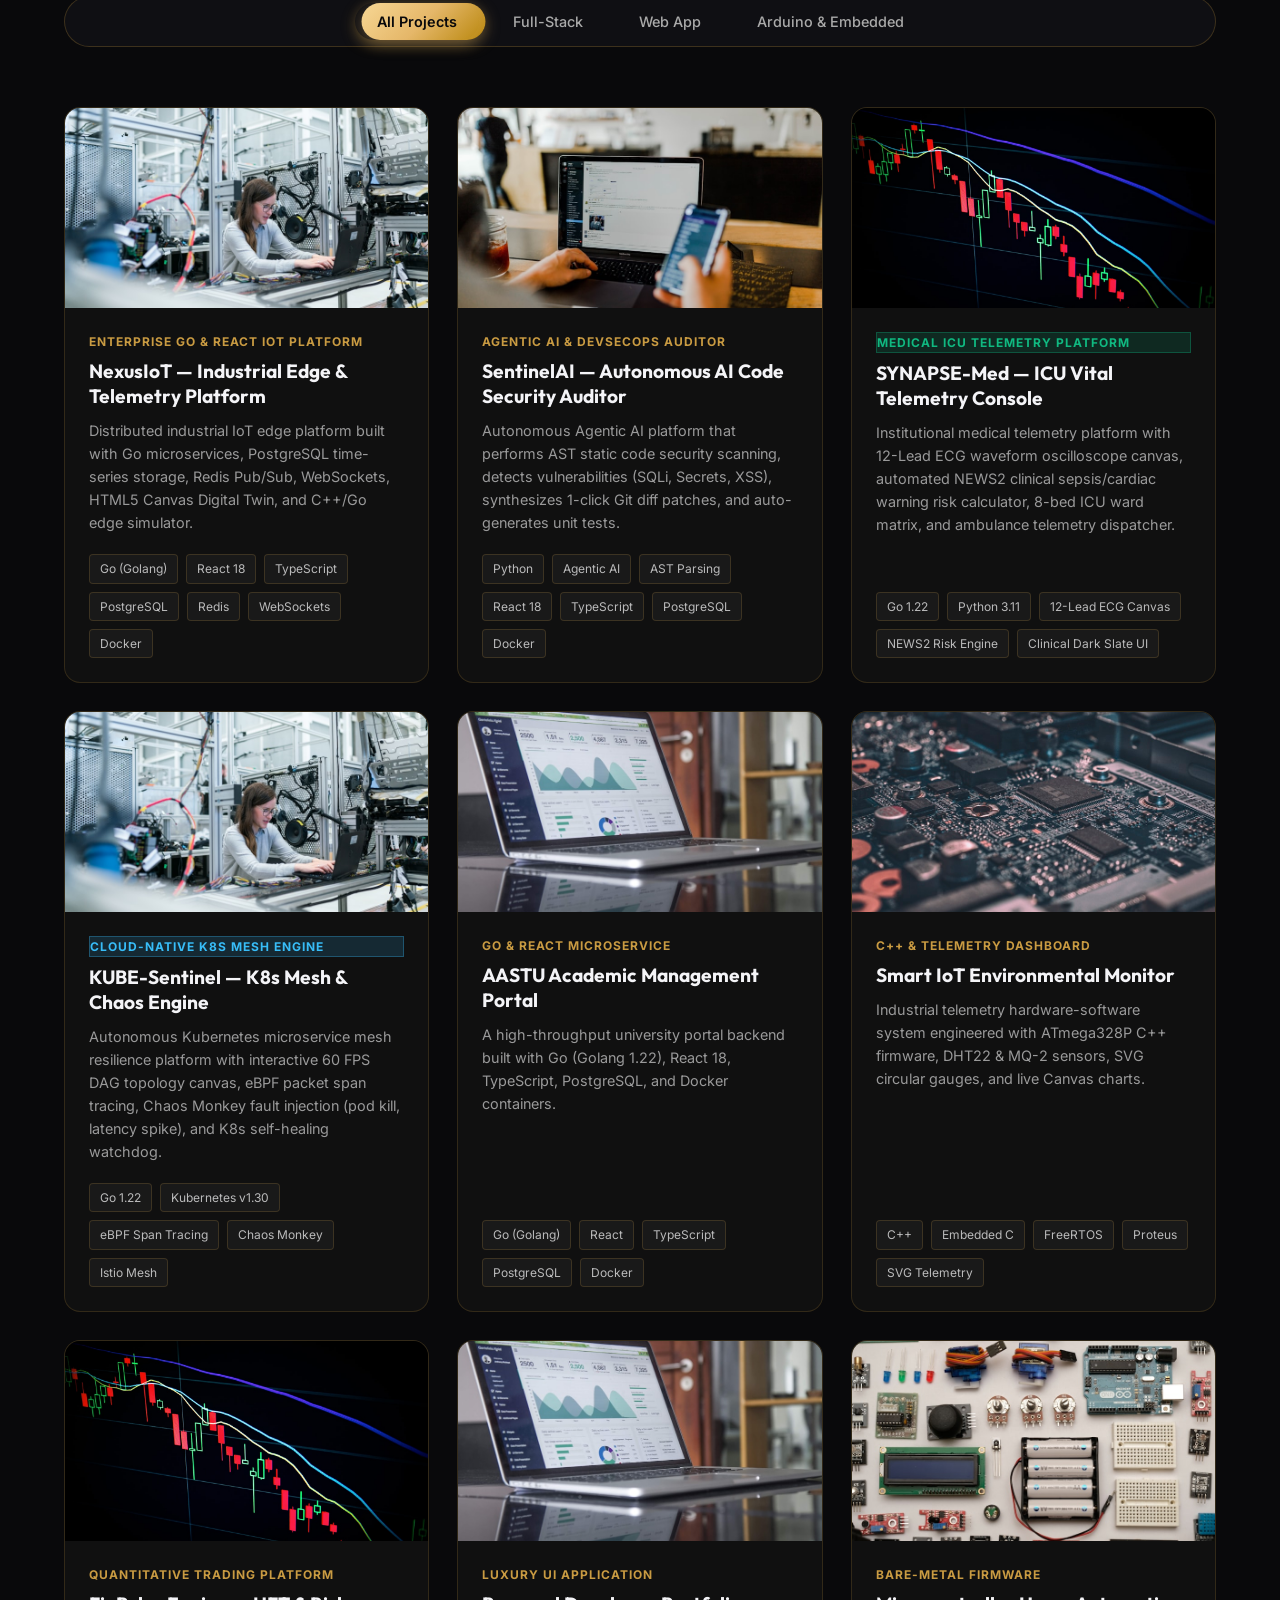
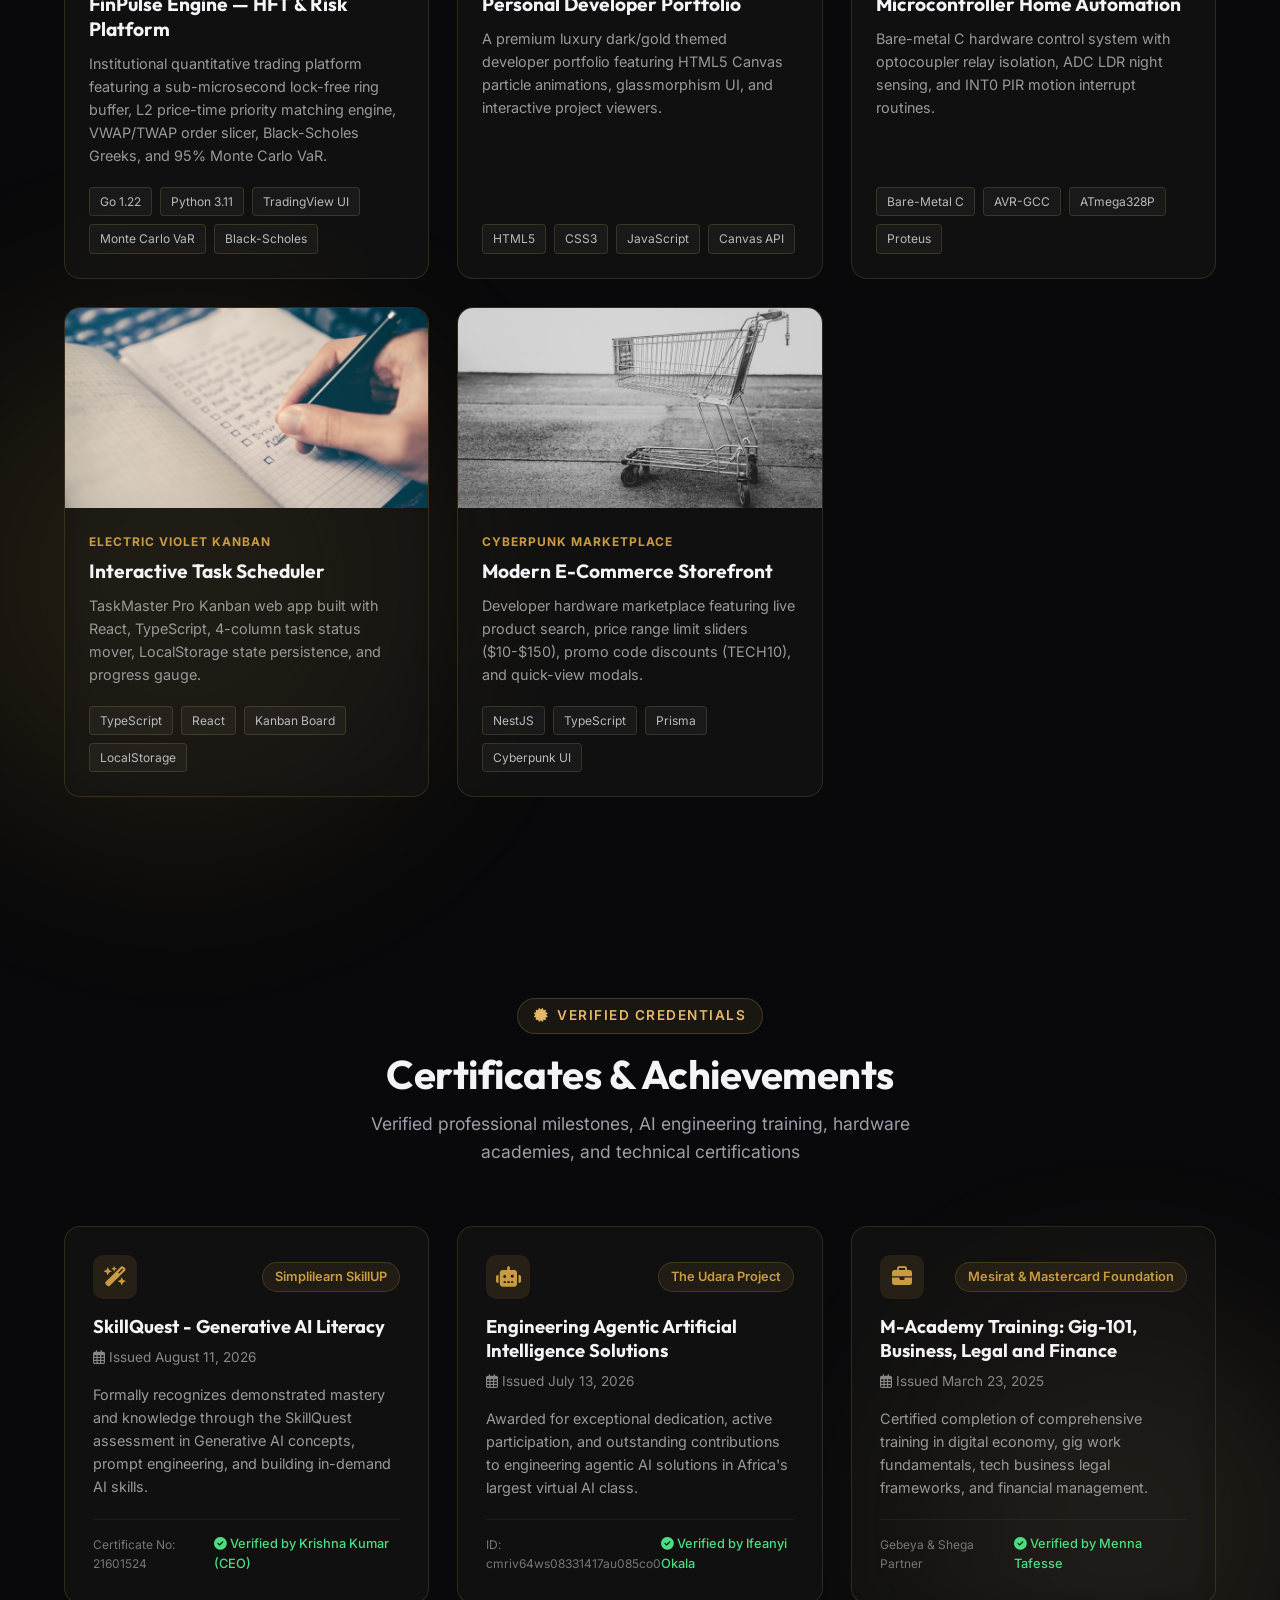
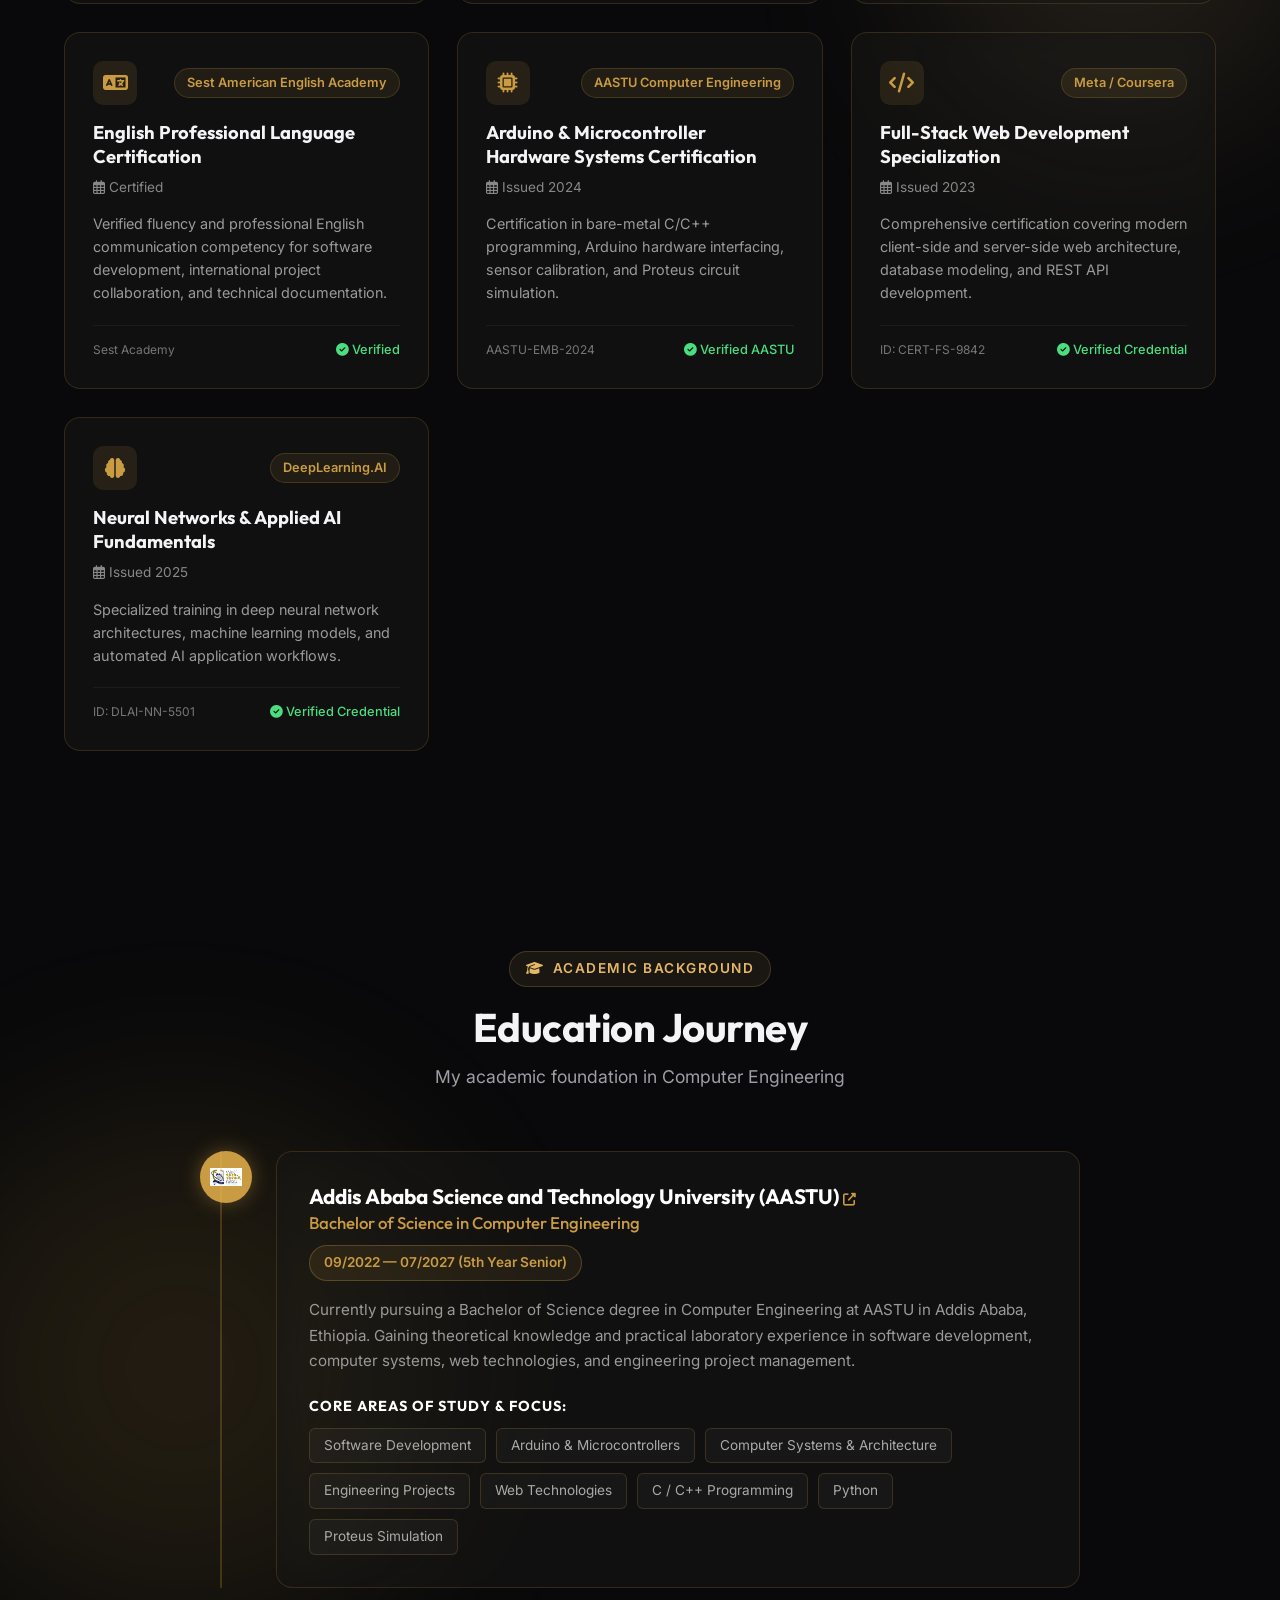
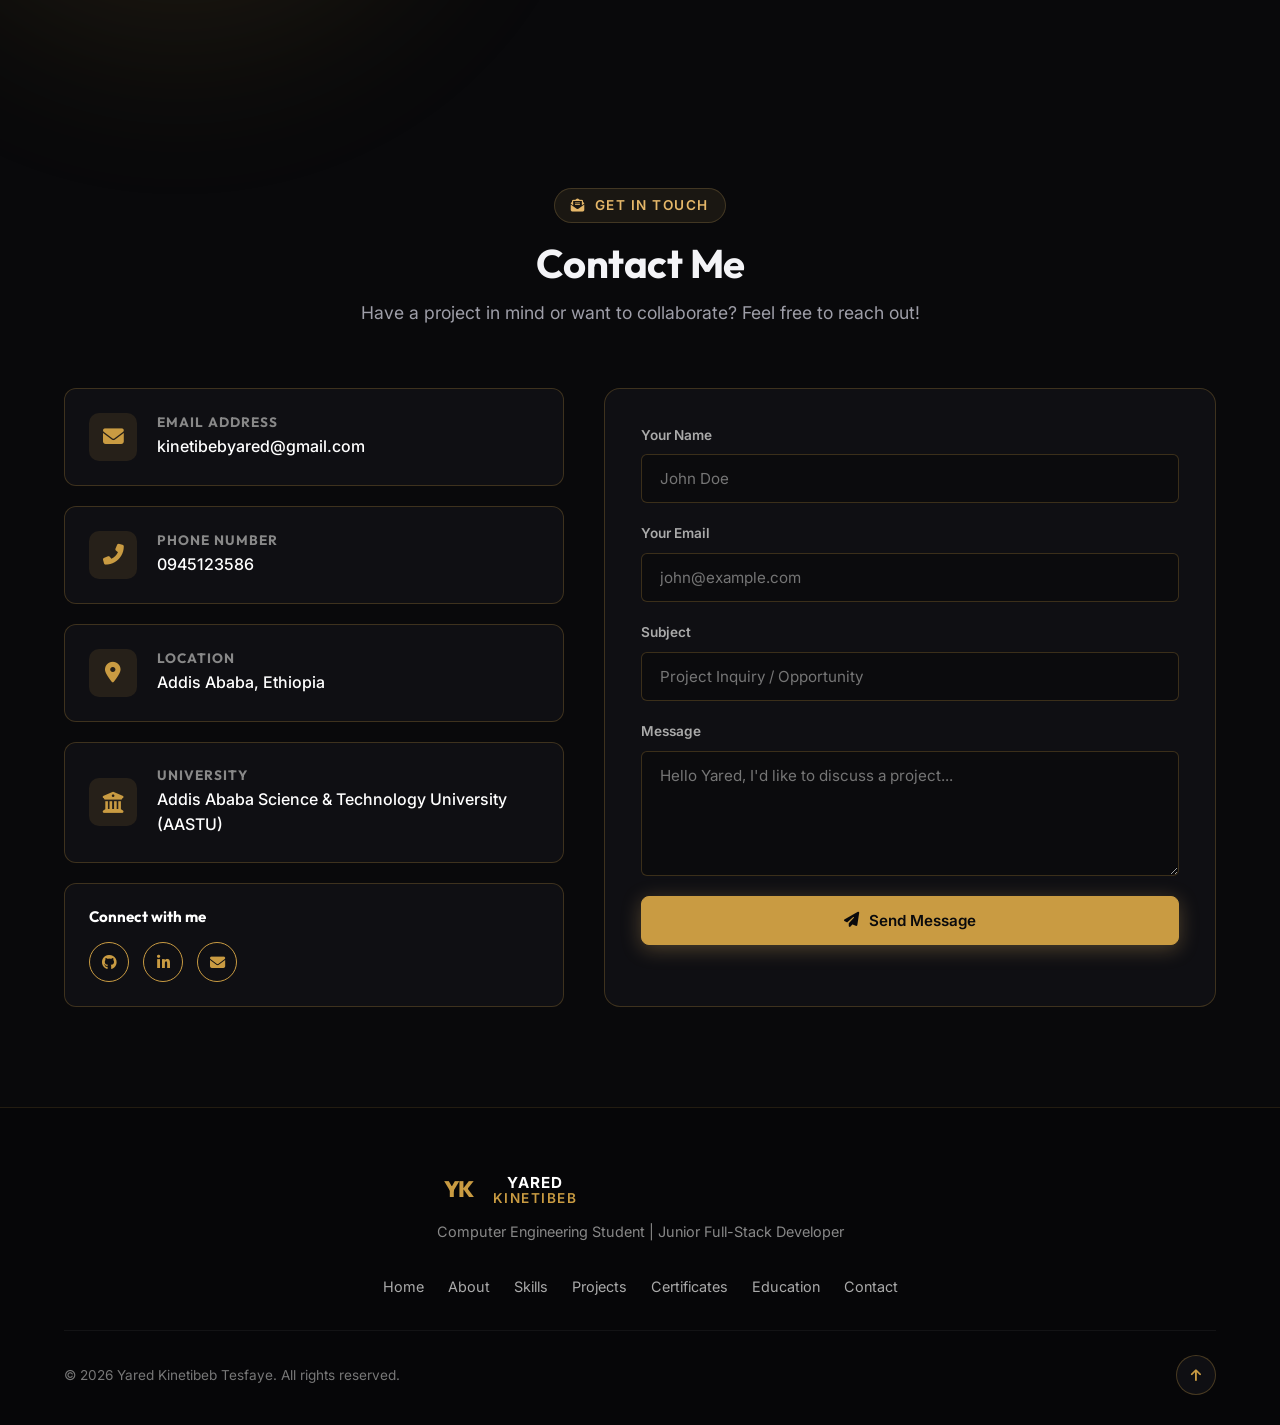
==== commit 57aa5db0: "refactor(ui): remove telemetry console and 3D constellation mesh to simplify portfolio UI" ====
--- a/index.html
+++ b/index.html
@@ -17,9 +17,9 @@
   <!-- Font Awesome Icons -->
   <link rel="stylesheet" href="https://cdnjs.cloudflare.com/ajax/libs/font-awesome/6.5.1/css/all.min.css">
 
-  <!-- Custom Stylesheets (Cache Busted v11.0) -->
-  <link rel="stylesheet" href="css/main.css?v=11.0">
-  <link rel="stylesheet" href="css/components.css?v=11.0">
+  <!-- Custom Stylesheets (Cache Busted v12.0) -->
+  <link rel="stylesheet" href="css/main.css?v=12.0">
+  <link rel="stylesheet" href="css/components.css?v=12.0">
 </head>
 <body>
 
@@ -222,28 +222,6 @@
         <p class="section-subtitle">Technologies, programming languages, microcontrollers, and engineering tools I specialize in</p>
       </div>
 
-      <!-- 3D Tech Stack Constellation Graph -->
-      <div class="tech-constellation-card" id="tech-constellation">
-        <div class="constellation-header">
-          <div class="constellation-title">
-            <i class="fas fa-network-wired" style="color: #f5b942;"></i>
-            <span>3D TECH STACK CONSTELLATION MESH</span>
-          </div>
-          <div class="constellation-legend">
-            <span><i class="fas fa-circle" style="color: #f5b942; font-size: 8px;"></i> Cloud & Backend</span>
-            <span><i class="fas fa-circle" style="color: #06b6d4; font-size: 8px;"></i> Embedded & IoT</span>
-            <span><i class="fas fa-circle" style="color: #10b981; font-size: 8px;"></i> Web & Core</span>
-          </div>
-        </div>
-
-        <div class="constellation-canvas-wrapper" style="touch-action: pan-y;">
-          <canvas id="constellation-canvas" width="840" height="400"></canvas>
-          <div class="constellation-hint">
-            <i class="fas fa-hand-pointer"></i> Drag 3D Sphere to rotate | Hover node to isolate mesh
-          </div>
-        </div>
-      </div>
-
       <div class="skills-wrapper">
         <div class="skill-category-card">
           <div class="category-header">
@@ -343,116 +321,6 @@
         </div>
       </div>
 
-      <!-- Real-Time Systems & Telemetry Console -->
-      <div class="telemetry-console-card" id="telemetry-console">
-        <!-- Telemetry Header & Status Bar -->
-        <div class="telemetry-header">
-          <div class="telemetry-status">
-            <span class="live-dot-pulse"></span>
-            <span class="status-title">ENGINEERING SUBSYSTEMS // LIVE TELEMETRY</span>
-          </div>
-          <div class="telemetry-readouts">
-            <div class="uptime-counter" id="telemetry-uptime">UPTIME: 99.998% | T+00:00:00.0</div>
-            <div class="mode-toggle-group">
-              <button class="mode-btn active" data-mode="cloud" id="mode-cloud-btn"><i class="fas fa-server"></i> Cloud Microservices</button>
-              <button class="mode-btn" data-mode="embedded" id="mode-embedded-btn"><i class="fas fa-microchip"></i> Embedded & Hardware</button>
-            </div>
-          </div>
-        </div>
-
-        <!-- Waveform Oscilloscope Canvas Stream -->
-        <div class="telemetry-canvas-wrapper" id="telemetry-canvas-wrapper">
-          <canvas id="telemetry-canvas" width="840" height="180"></canvas>
-          <div class="canvas-overlay-stats">
-            <span id="ch-a-stat"><i class="fas fa-circle" style="color: #f5b942; font-size: 8px;"></i> CH-A: 142.8 MHz (WebSocket/Sensor)</span>
-            <span id="ch-b-stat"><i class="fas fa-circle" style="color: #06b6d4; font-size: 8px;"></i> CH-B: 99.99% (gRPC / eBPF Mesh)</span>
-            <span id="canvas-hint-stat"><i class="fas fa-mouse-pointer"></i> Drag mouse to modulate signal frequency & noise</span>
-          </div>
-        </div>
-
-        <!-- Bento Grid Domain Nodes -->
-        <div class="telemetry-bento-grid">
-          <!-- Node 01 -->
-          <div class="telemetry-node-card" data-node="cloud-go">
-            <div class="node-header">
-              <div class="node-badge"><i class="fas fa-cubes"></i> NODE 01</div>
-              <span class="node-category">CLOUD / SYSTEM</span>
-            </div>
-            <h4 class="node-title">Low-Latency Go Microservices</h4>
-            <ul class="node-metrics">
-              <li><i class="fas fa-check-circle"></i> <span>Sub-ms p99 latency</span></li>
-              <li><i class="fas fa-check-circle"></i> <span>Lock-free SPSC ring buffer</span></li>
-              <li><i class="fas fa-check-circle"></i> <span>Concurrency pipelines</span></li>
-            </ul>
-            <div class="node-arch-tags">
-              <span class="arch-tag">Golang 1.22</span>
-              <span class="arch-tag">gRPC</span>
-              <span class="arch-tag">Atomic Ring</span>
-              <span class="arch-tag">Zero-Alloc</span>
-            </div>
-          </div>
-
-          <!-- Node 02 -->
-          <div class="telemetry-node-card" data-node="embedded-c">
-            <div class="node-header">
-              <div class="node-badge"><i class="fas fa-microchip"></i> NODE 02</div>
-              <span class="node-category">HARDWARE / FIRMWARE</span>
-            </div>
-            <h4 class="node-title">Bare-Metal & Embedded C/C++</h4>
-            <ul class="node-metrics">
-              <li><i class="fas fa-check-circle"></i> <span>FreeRTOS task scheduler</span></li>
-              <li><i class="fas fa-check-circle"></i> <span>ADC / PWM register control</span></li>
-              <li><i class="fas fa-check-circle"></i> <span>Hardware opto-isolation</span></li>
-            </ul>
-            <div class="node-arch-tags">
-              <span class="arch-tag">ATmega328P</span>
-              <span class="arch-tag">ISR Handlers</span>
-              <span class="arch-tag">SPI / I2C</span>
-              <span class="arch-tag">DMA</span>
-            </div>
-          </div>
-
-          <!-- Node 03 -->
-          <div class="telemetry-node-card" data-node="k8s-mesh">
-            <div class="node-header">
-              <div class="node-badge"><i class="fab fa-docker"></i> NODE 03</div>
-              <span class="node-category">ORCHESTRATION</span>
-            </div>
-            <h4 class="node-title">Cloud-Native & K8s Mesh</h4>
-            <ul class="node-metrics">
-              <li><i class="fas fa-check-circle"></i> <span>eBPF tracing</span></li>
-              <li><i class="fas fa-check-circle"></i> <span>Container orchestration</span></li>
-              <li><i class="fas fa-check-circle"></i> <span>Zero-downtime deploys</span></li>
-            </ul>
-            <div class="node-arch-tags">
-              <span class="arch-tag">Docker</span>
-              <span class="arch-tag">eBPF</span>
-              <span class="arch-tag">Chaos Mesh</span>
-              <span class="arch-tag">Prometheus</span>
-            </div>
-          </div>
-
-          <!-- Node 04 -->
-          <div class="telemetry-node-card" data-node="realtime-data">
-            <div class="node-header">
-              <div class="node-badge"><i class="fas fa-bolt"></i> NODE 04</div>
-              <span class="node-category">STREAMING</span>
-            </div>
-            <h4 class="node-title">Event-Driven Real-Time Data</h4>
-            <ul class="node-metrics">
-              <li><i class="fas fa-check-circle"></i> <span>Redis Pub/Sub</span></li>
-              <li><i class="fas fa-check-circle"></i> <span>WebSockets broadcast</span></li>
-              <li><i class="fas fa-check-circle"></i> <span>Time-series ingestion</span></li>
-            </ul>
-            <div class="node-arch-tags">
-              <span class="arch-tag">Redis 7</span>
-              <span class="arch-tag">WSS</span>
-              <span class="arch-tag">100k+ msg/s</span>
-              <span class="arch-tag">Time-Series</span>
-            </div>
-          </div>
-        </div>
-      </div>
     </div>
   </section>
 
@@ -1101,8 +969,8 @@
     </div>
   </div>
 
-  <!-- Scripts (Cache Busted v11.0) -->
-  <script src="js/particles.js?v=11.0"></script>
-  <script src="js/main.js?v=11.0"></script>
+  <!-- Scripts (Cache Busted v12.0) -->
+  <script src="js/particles.js?v=12.0"></script>
+  <script src="js/main.js?v=12.0"></script>
 </body>
 </html>
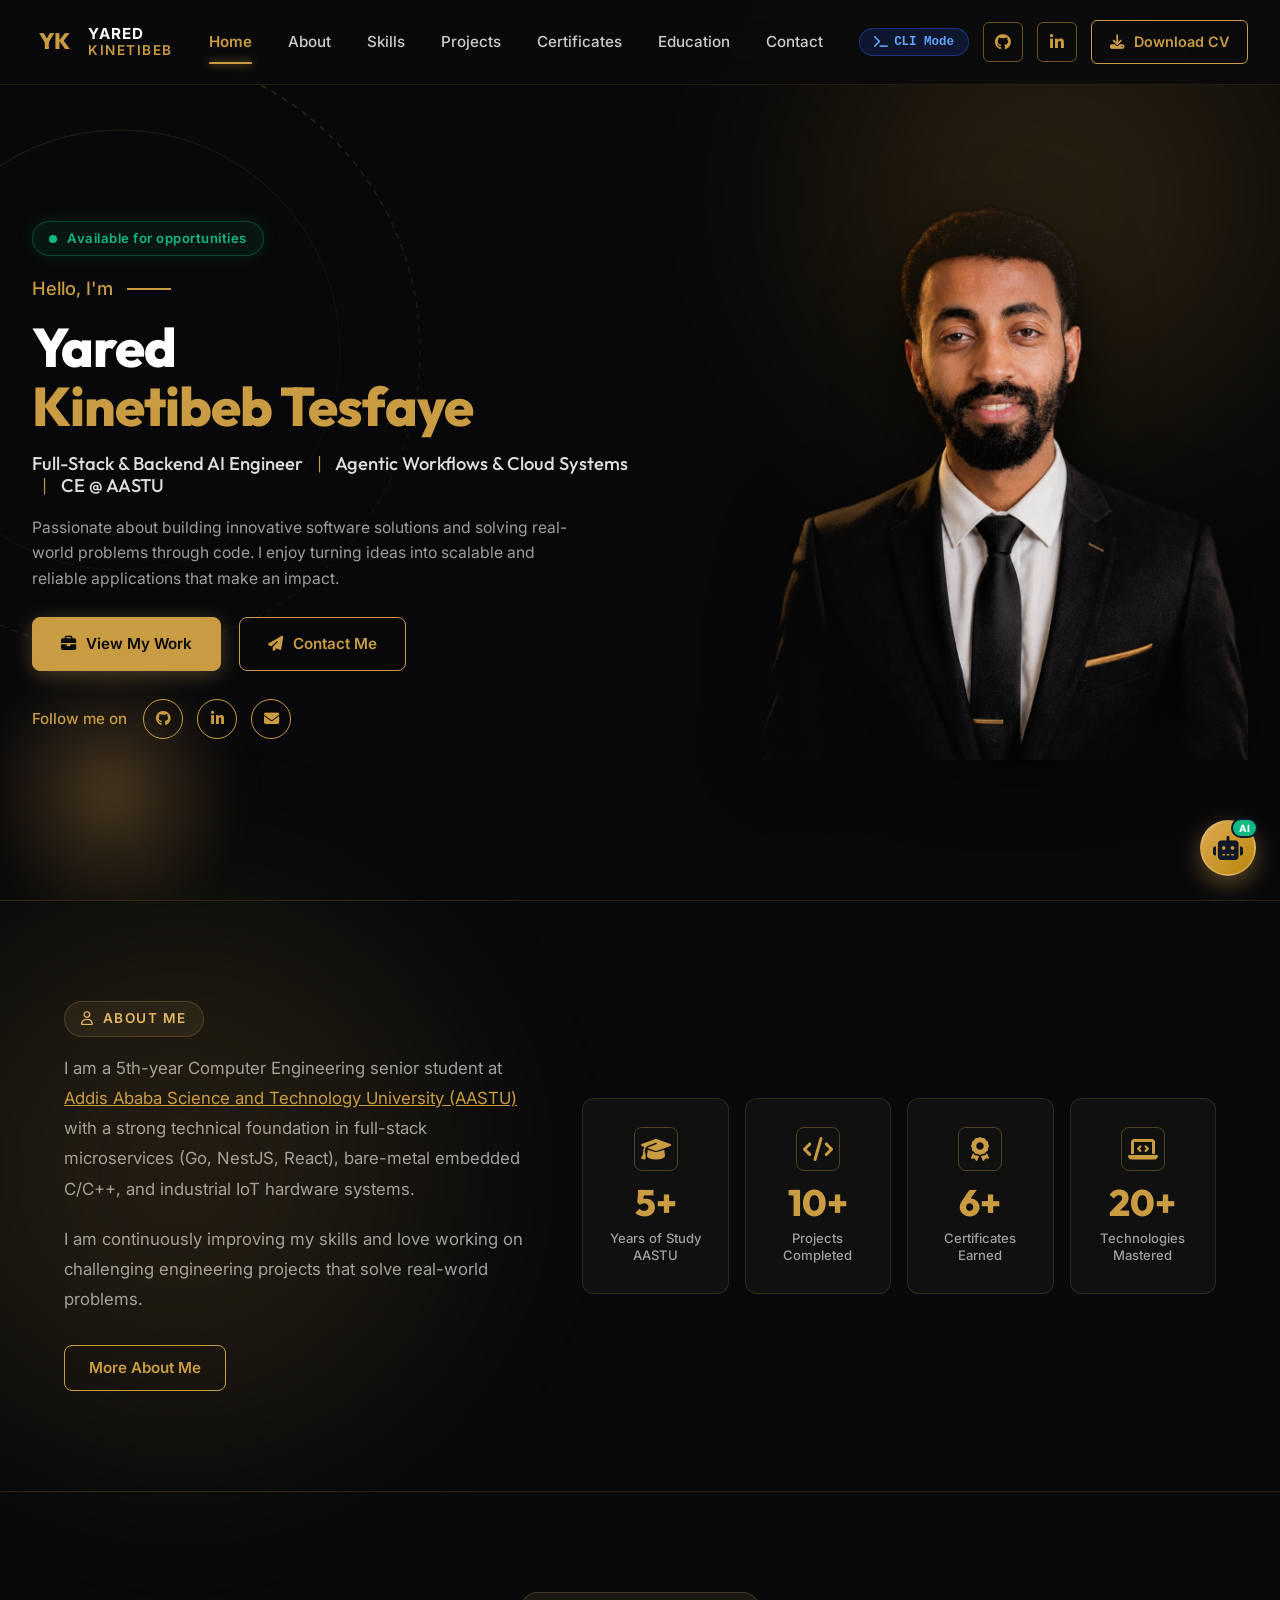
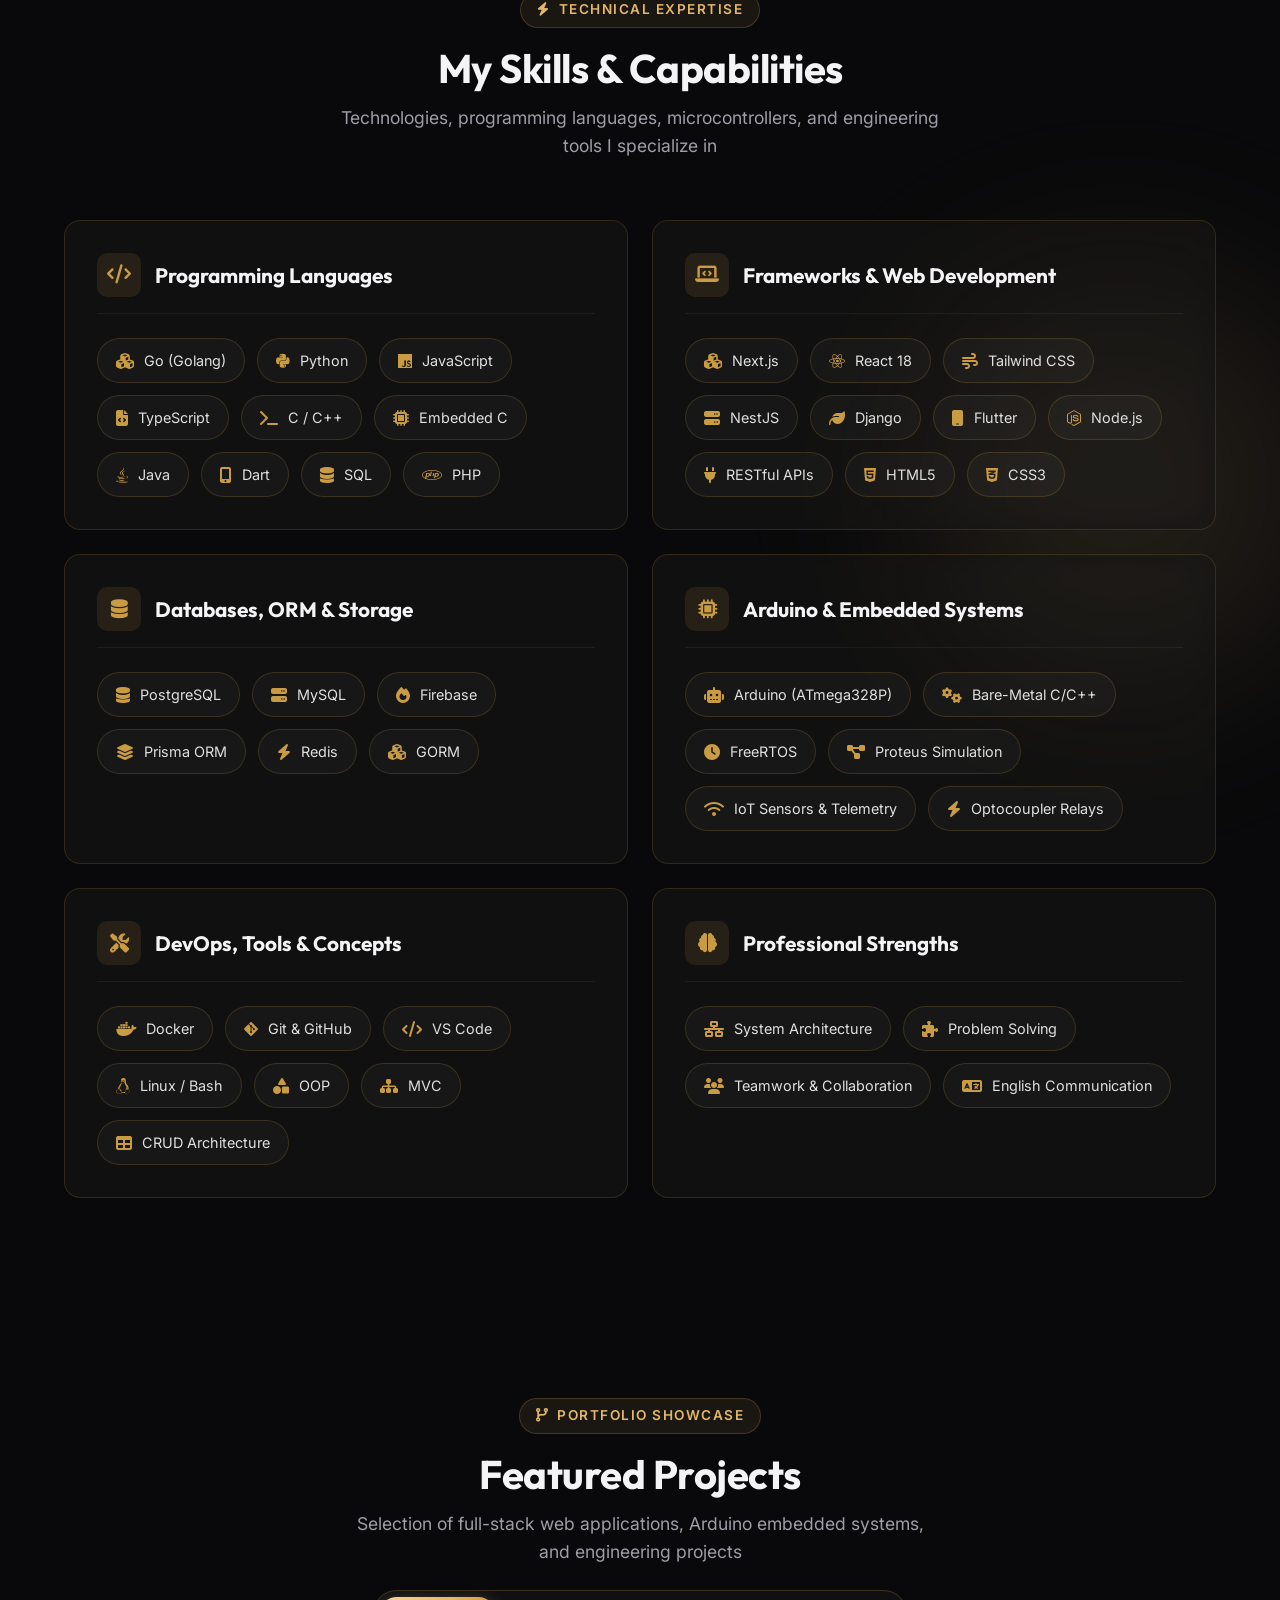
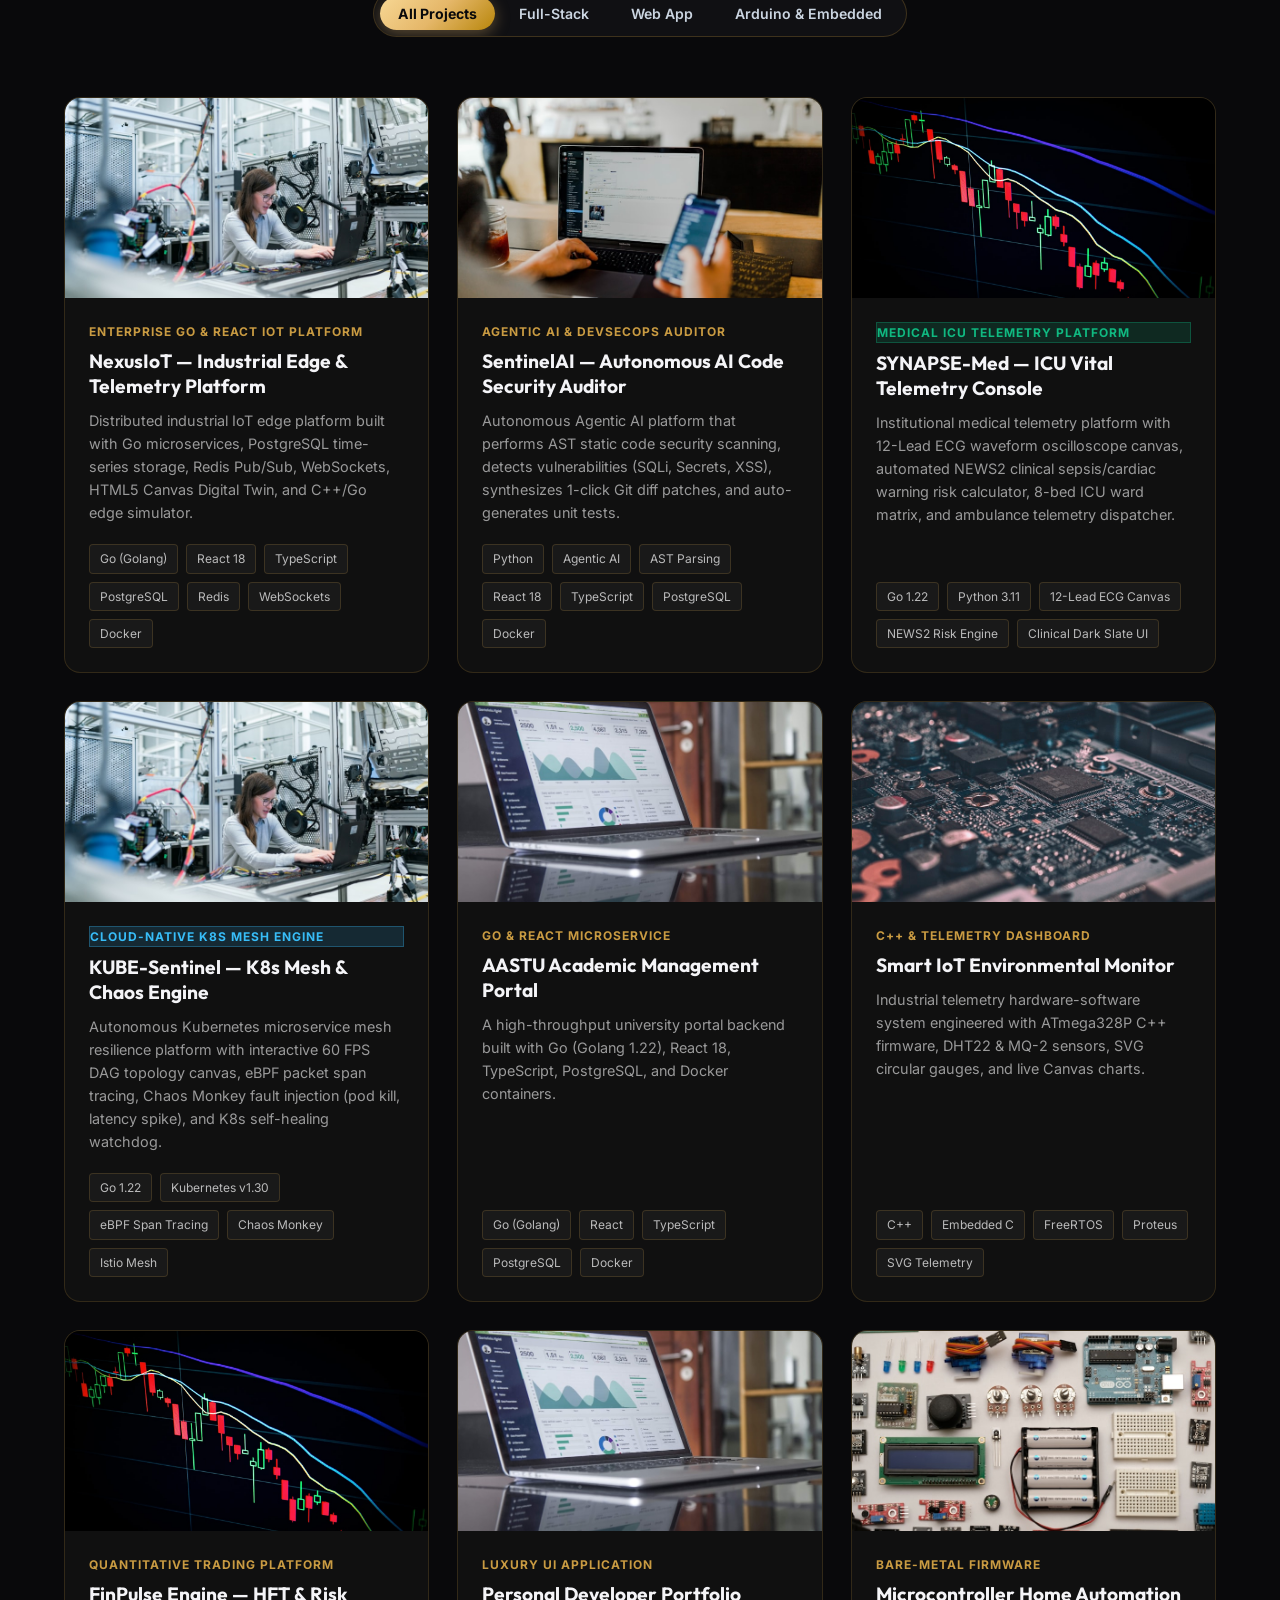
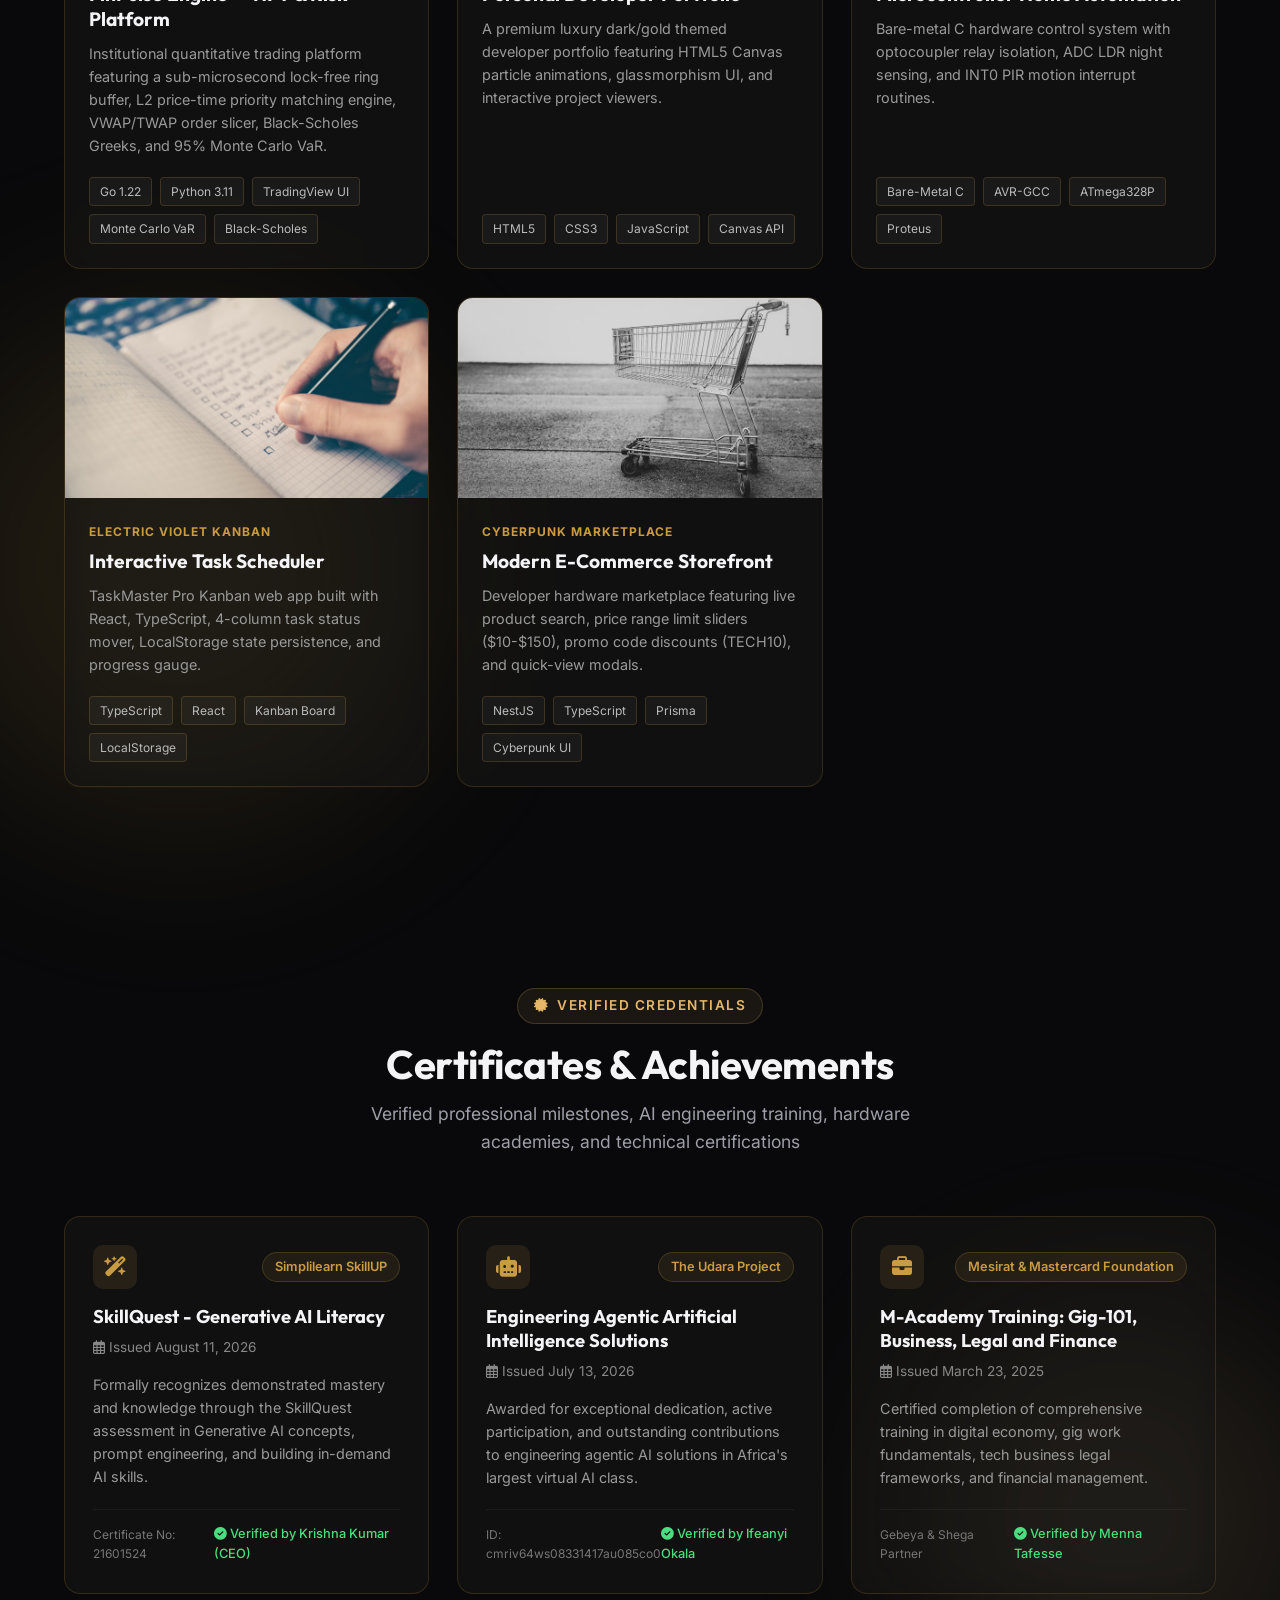
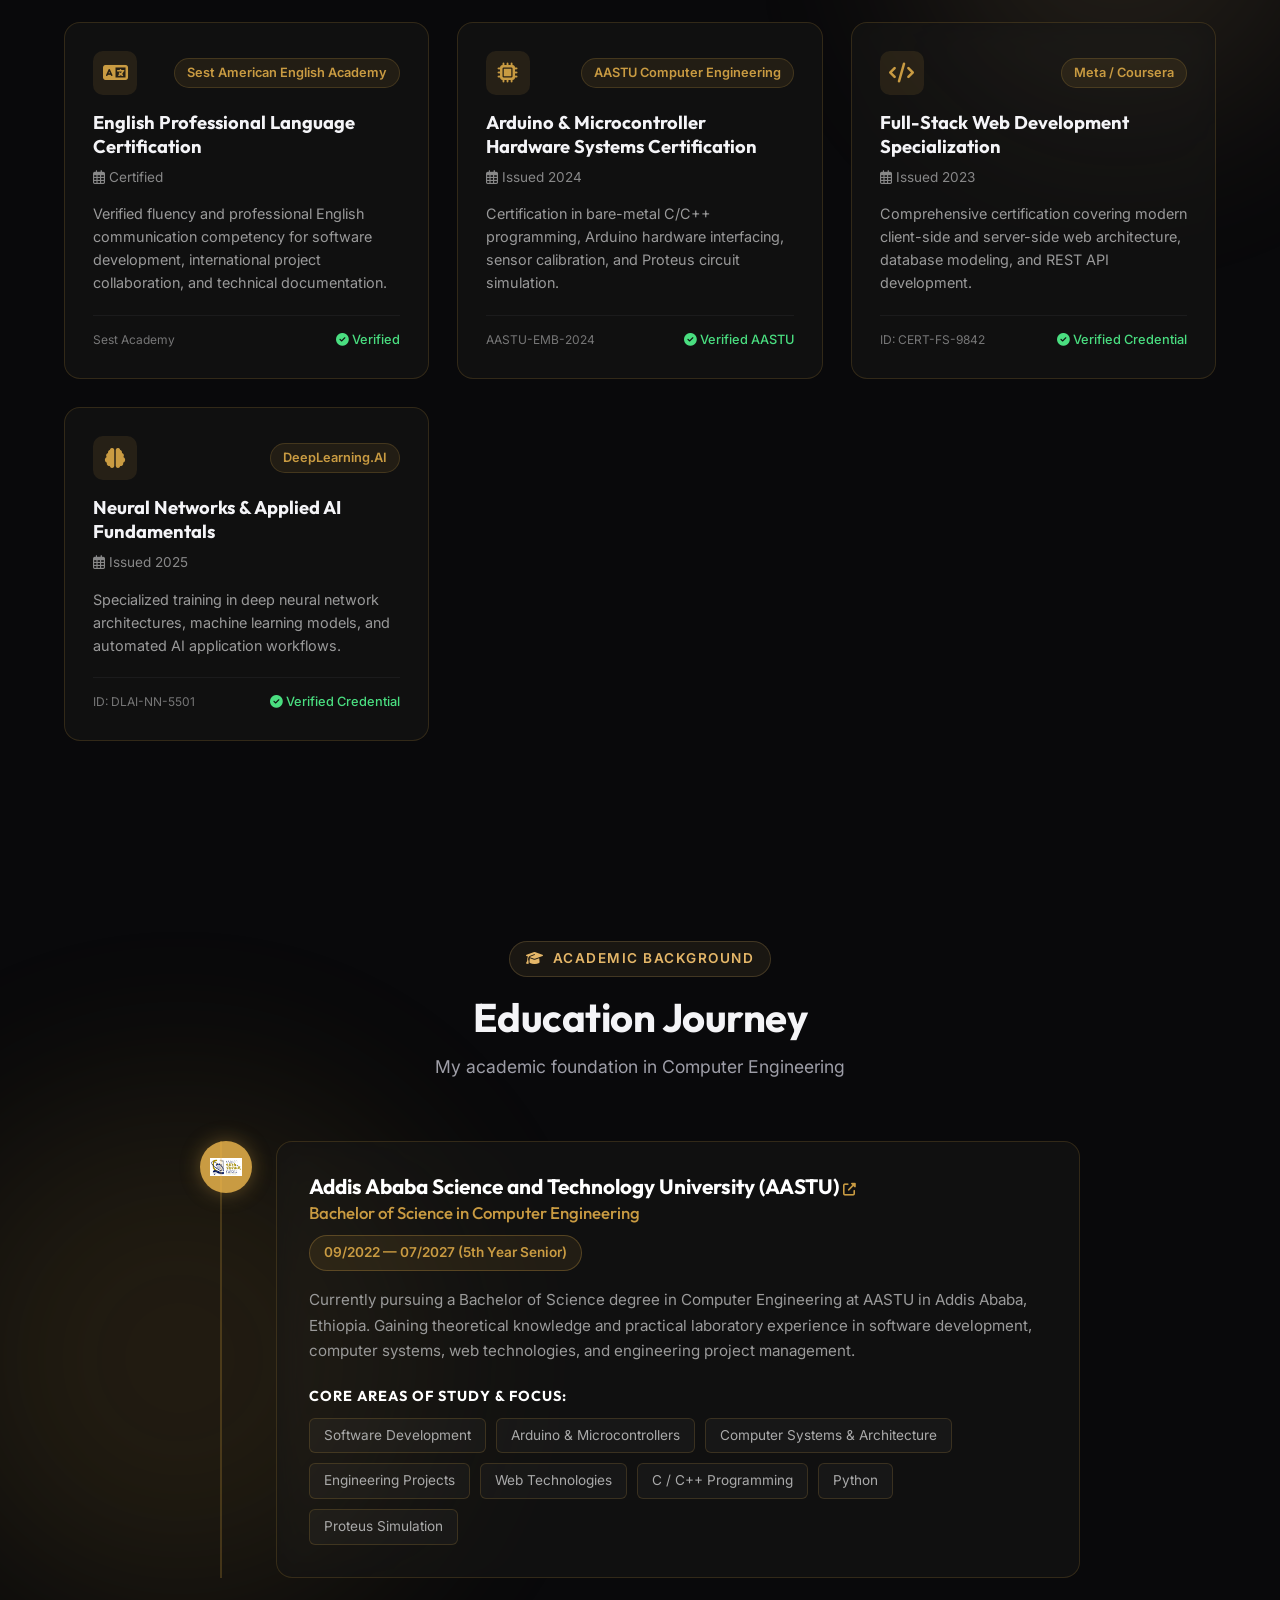
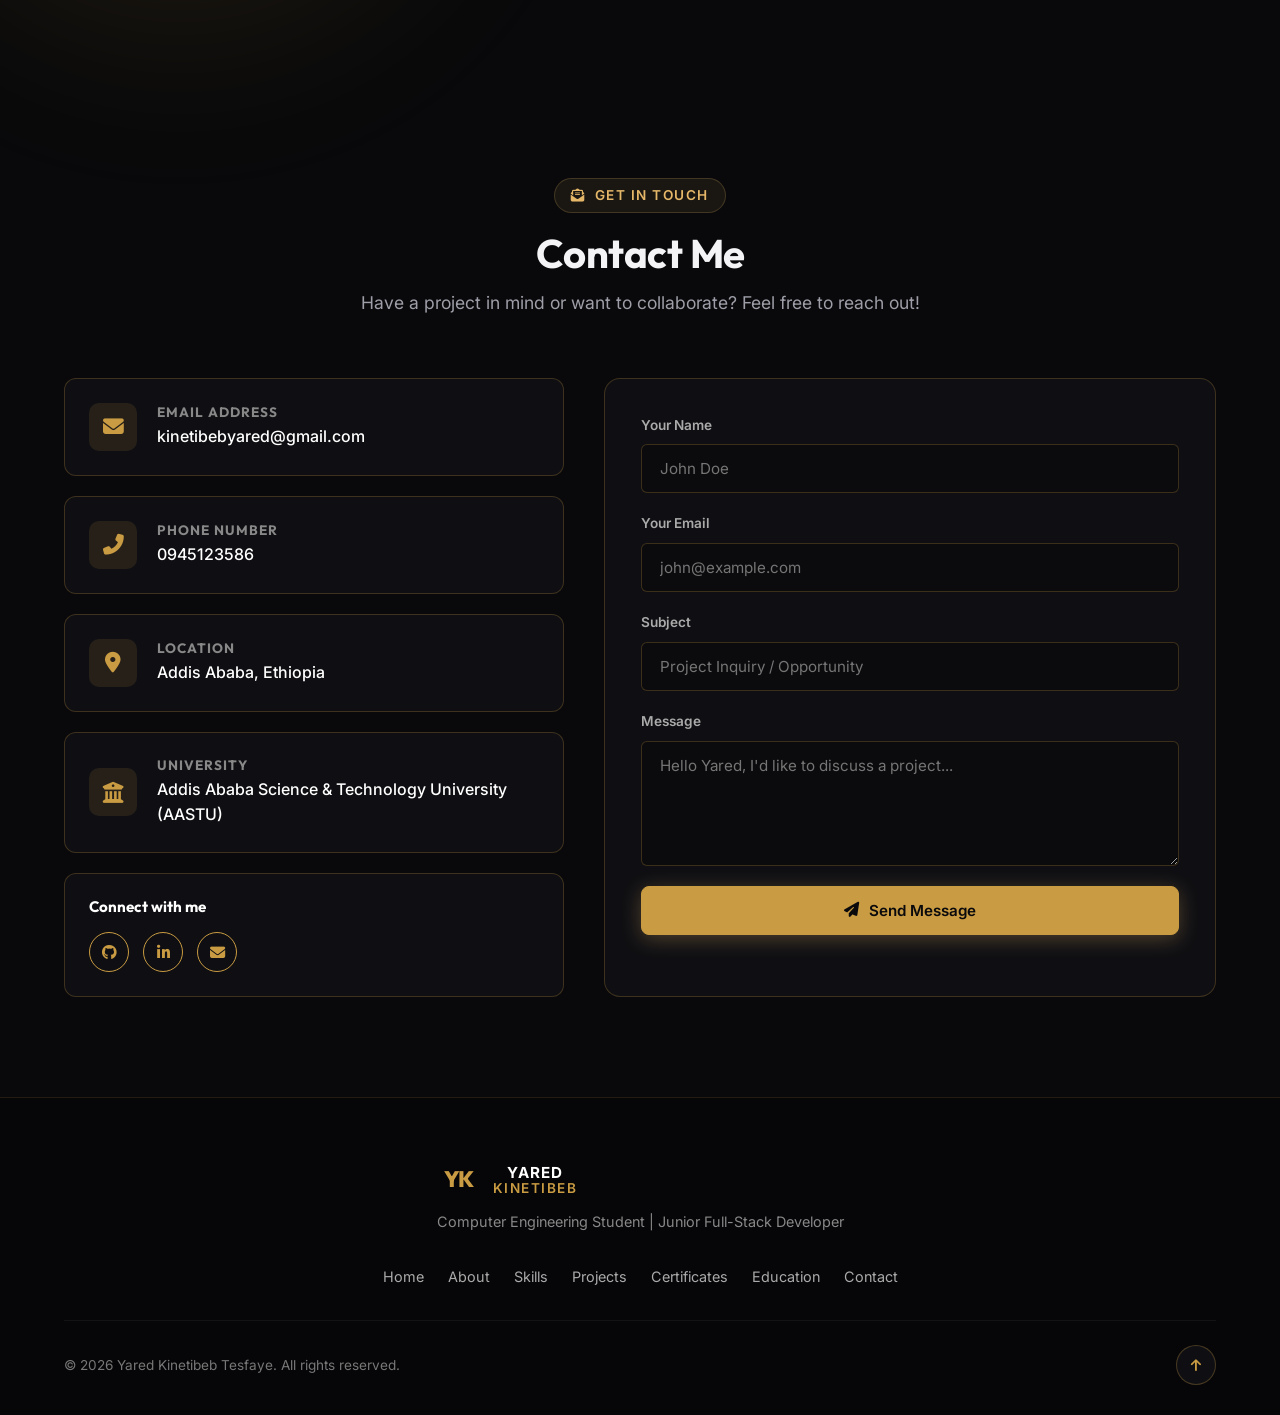
==== commit e5fa8826: "fix(responsive): make project filter tabs scrollable and align dynamic slider pill on mobile" ====
--- a/index.html
+++ b/index.html
@@ -9,6 +9,13 @@
   
   <title>Yared Kinetibeb Tesfaye | Computer Engineering Student & Developer</title>
 
+  <!-- Favicon / Brand Badge Icons -->
+  <link rel="icon" type="image/svg+xml" href="assets/images/favicon.svg?v=12.0">
+  <link rel="icon" type="image/png" sizes="32x32" href="assets/images/favicon-32x32.png?v=12.0">
+  <link rel="icon" type="image/png" sizes="16x16" href="assets/images/favicon-16x16.png?v=12.0">
+  <link rel="apple-touch-icon" sizes="180x180" href="assets/images/apple-touch-icon.png?v=12.0">
+  <link rel="shortcut icon" href="favicon.ico?v=12.0">
+
   <!-- Google Fonts: Outfit & Inter -->
   <link rel="preconnect" href="https://fonts.googleapis.com">
   <link rel="preconnect" href="https://fonts.gstatic.com" crossorigin>
@@ -17,9 +24,9 @@
   <!-- Font Awesome Icons -->
   <link rel="stylesheet" href="https://cdnjs.cloudflare.com/ajax/libs/font-awesome/6.5.1/css/all.min.css">
 
-  <!-- Custom Stylesheets (Cache Busted v12.0) -->
-  <link rel="stylesheet" href="css/main.css?v=12.0">
-  <link rel="stylesheet" href="css/components.css?v=12.0">
+  <!-- Custom Stylesheets (Cache Busted v13.0) -->
+  <link rel="stylesheet" href="css/main.css?v=13.0">
+  <link rel="stylesheet" href="css/components.css?v=13.0">
 </head>
 <body>
 
@@ -969,8 +976,8 @@
     </div>
   </div>
 
-  <!-- Scripts (Cache Busted v12.0) -->
-  <script src="js/particles.js?v=12.0"></script>
-  <script src="js/main.js?v=12.0"></script>
+  <!-- Scripts (Cache Busted v13.0) -->
+  <script src="js/particles.js?v=13.0"></script>
+  <script src="js/main.js?v=13.0"></script>
 </body>
 </html>
--- a/css/components.css
+++ b/css/components.css
@@ -190,23 +190,34 @@
   position: relative;
   display: inline-flex;
   align-items: center;
-  gap: 8px;
+  gap: 6px;
   padding: 6px;
-  background: rgba(18, 18, 22, 0.8);
+  background: rgba(18, 18, 22, 0.85);
   border: 1px solid rgba(245, 185, 66, 0.2);
   border-radius: 50px;
   margin-top: 24px;
+  max-width: 100%;
+  overflow-x: auto;
+  flex-wrap: nowrap;
+  white-space: nowrap;
+  -webkit-overflow-scrolling: touch;
+  scrollbar-width: none;
+  -ms-overflow-style: none;
+}
+
+.project-filters::-webkit-scrollbar {
+  display: none;
 }
 
 .filter-tab-slider {
   position: absolute;
-  top: 6px;
-  bottom: 6px;
-  left: 6px;
-  width: 100px;
+  top: 0;
+  left: 0;
+  width: 0;
+  height: 0;
   background: linear-gradient(135deg, #f7d794 0%, #e5b769 50%, #b8860b 100%);
   border-radius: 50px;
-  transition: transform 0.35s cubic-bezier(0.16, 1, 0.3, 1), width 0.35s cubic-bezier(0.16, 1, 0.3, 1);
+  transition: transform 0.35s cubic-bezier(0.16, 1, 0.3, 1), width 0.35s cubic-bezier(0.16, 1, 0.3, 1), height 0.35s cubic-bezier(0.16, 1, 0.3, 1);
   box-shadow: 0 4px 15px rgba(229, 183, 105, 0.35);
   pointer-events: none;
   z-index: 1;
@@ -215,14 +226,22 @@
 .filter-btn {
   position: relative;
   z-index: 2;
-  padding: 8px 20px;
+  padding: 8px 18px;
   border-radius: 50px;
   color: #cbd5e1;
-  font-size: 0.9rem;
+  font-size: 0.88rem;
   font-weight: 600;
+  white-space: nowrap;
+  flex-shrink: 0;
   transition: color 0.3s ease;
   background: transparent !important;
   border: none !important;
+  outline: none !important;
+  cursor: pointer;
+}
+
+.filter-btn:hover {
+  color: #ffffff;
 }
 
 .filter-btn.active {
@@ -927,33 +946,6 @@
 }
 
 /* Projects Grid */
-.project-filters {
-  display: flex;
-  align-items: center;
-  justify-content: center;
-  gap: 12px;
-  margin-top: 30px;
-  flex-wrap: wrap;
-}
-
-.filter-btn {
-  padding: 10px 22px;
-  border-radius: 50px;
-  border: 1px solid rgba(201, 155, 66, 0.3);
-  background: transparent;
-  color: #aaaaaa;
-  font-size: 0.9rem;
-  font-weight: 500;
-  transition: var(--transition-fast);
-}
-
-.filter-btn:hover, .filter-btn.active {
-  background: #c99b42;
-  color: #0a0a0c;
-  border-color: #c99b42;
-  font-weight: 600;
-  box-shadow: 0 4px 15px rgba(201, 155, 66, 0.3);
-}
 
 .projects-grid {
   display: grid;
